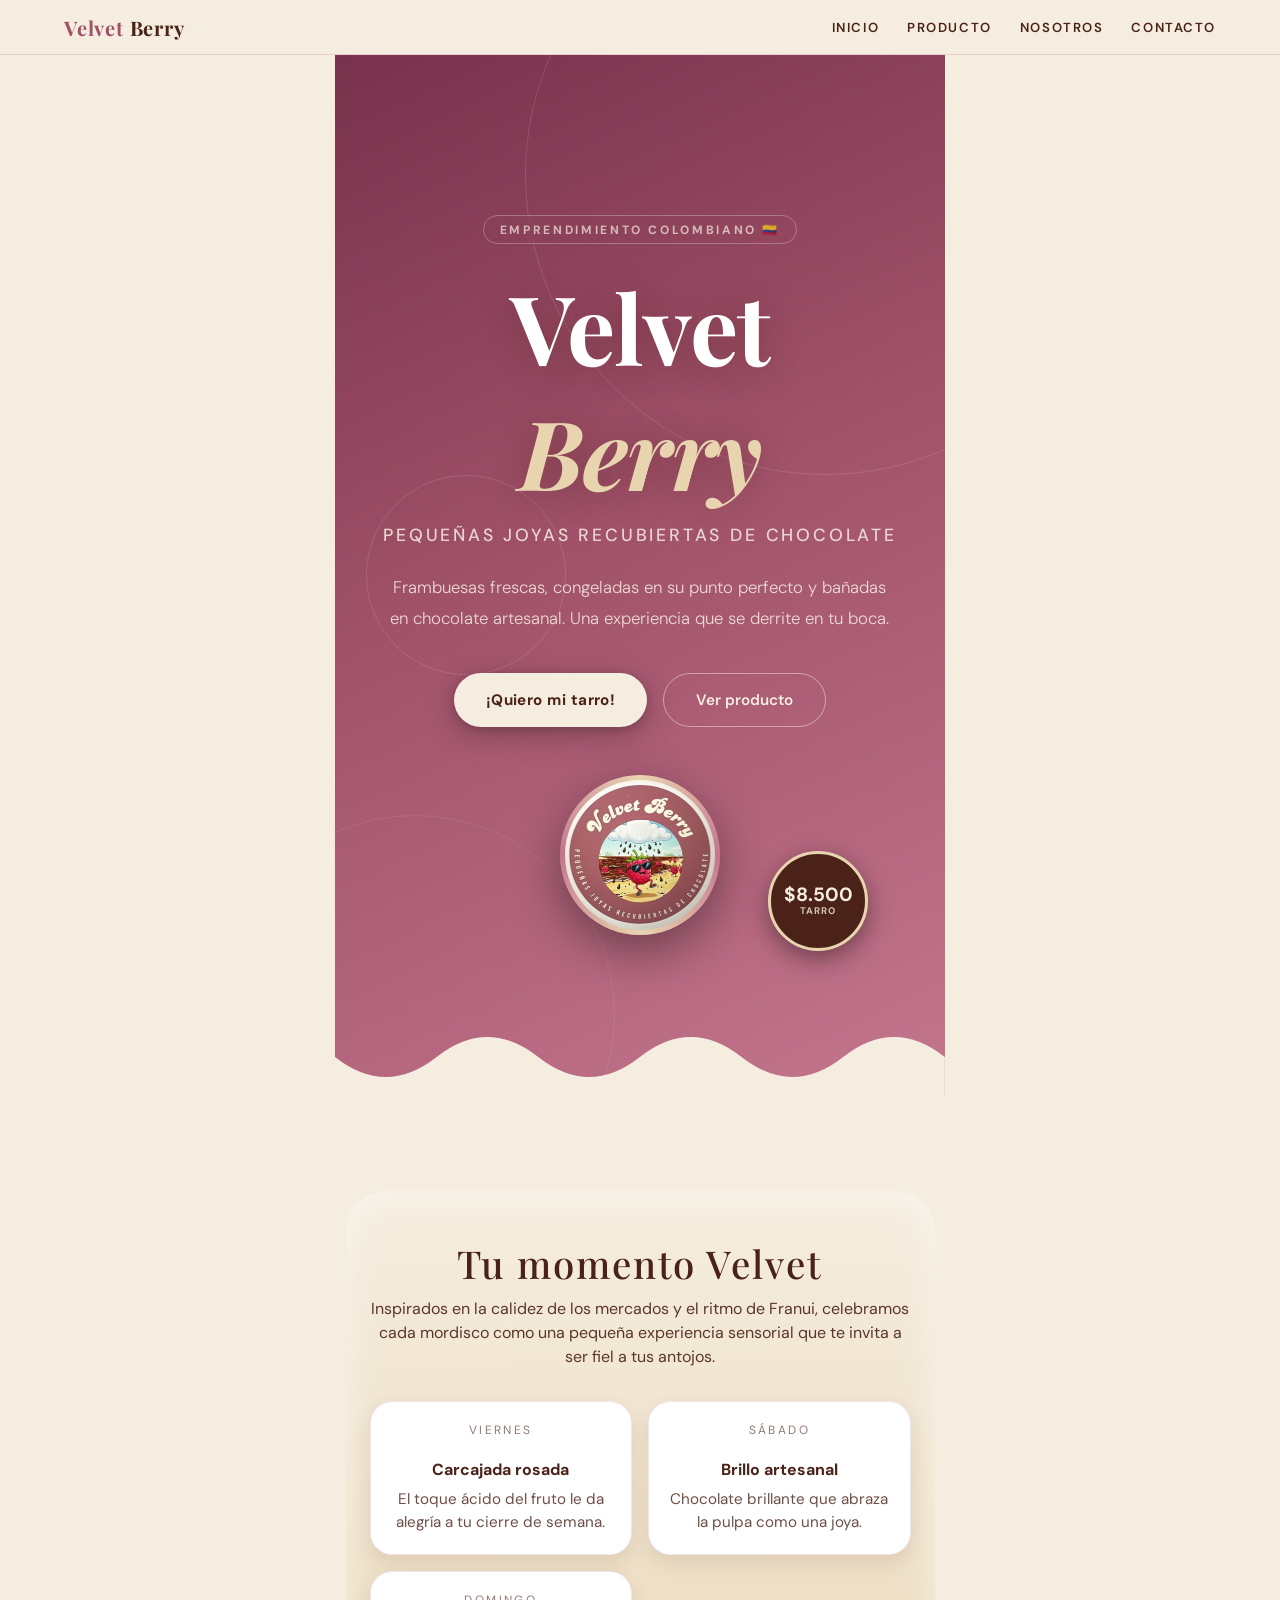
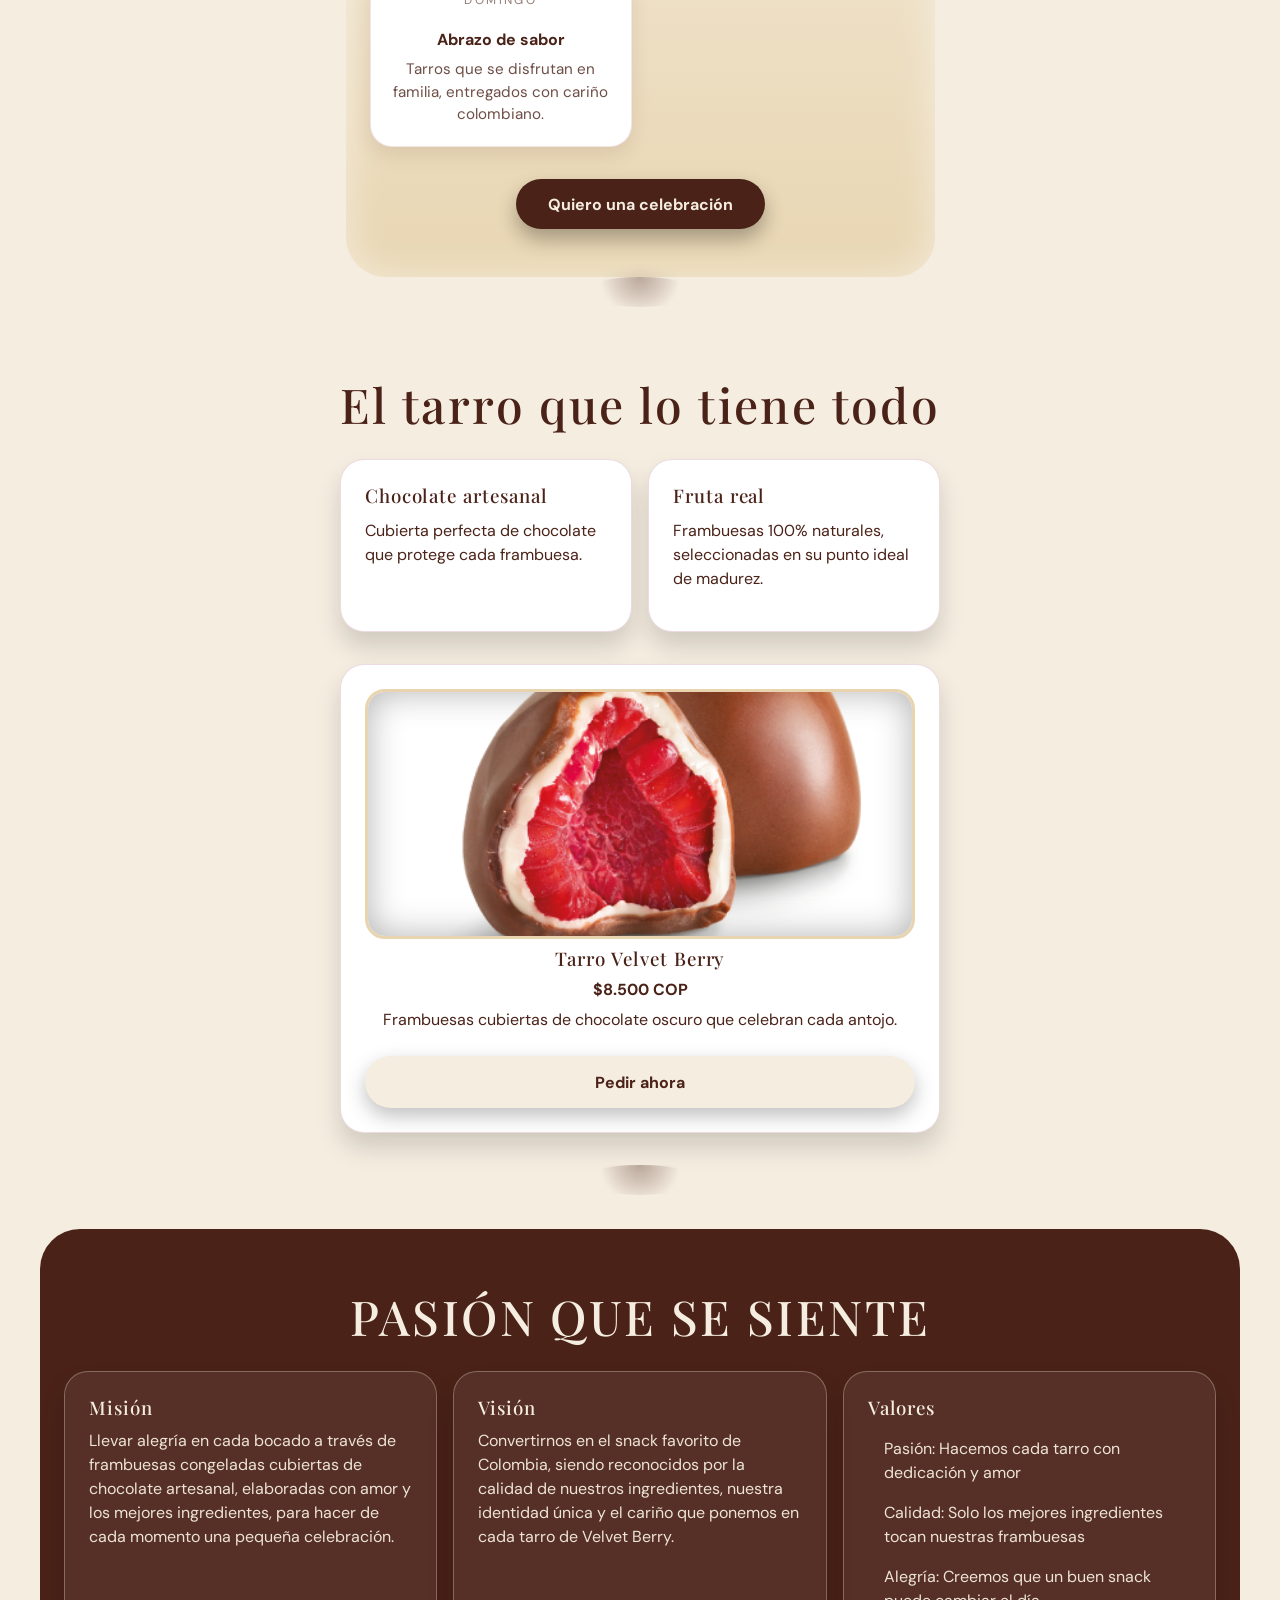
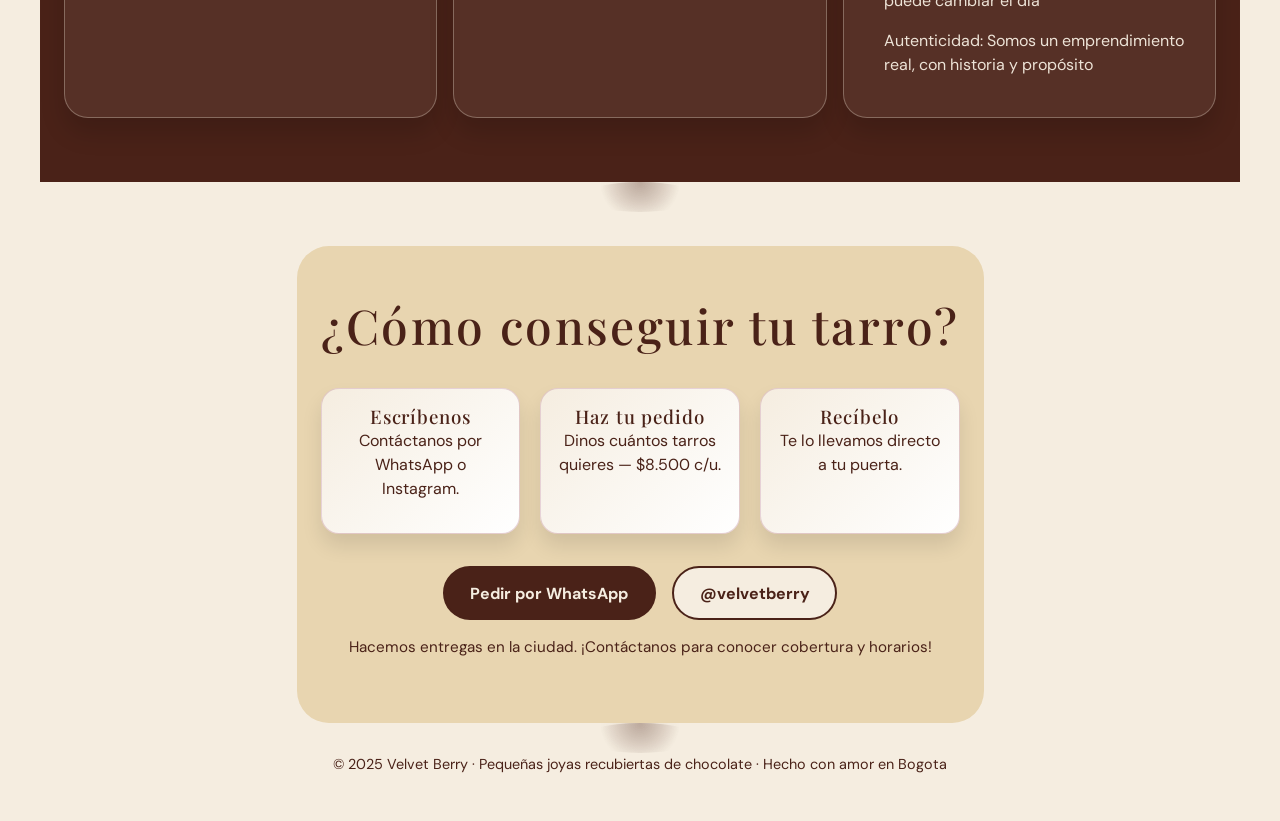
==== index.html @ 48b845bd "Primer commit Velvet Berry" ====
<!DOCTYPE html>
<html lang="es">
<head>
  <meta charset="UTF-8" />
  <meta name="viewport" content="width=device-width, initial-scale=1" />
  <title>Velvet Berry · Pequeñas joyas recubiertas de chocolate</title>
  <link rel="preconnect" href="https://fonts.googleapis.com" />
  <link rel="preconnect" href="https://fonts.gstatic.com" crossorigin />
  <link
    href="https://fonts.googleapis.com/css2?family=Playfair+Display:wght@400;500&family=DM+Sans:wght@400;500;700&display=swap"
    rel="stylesheet"
  />
  <style>
    :root {
      --primary: #a05068;
      --primary-light: #c4758e;
      --primary-dark: #77304b;
      --secondary: #f5ede0;
      --accent: #4a2218;
      --sand: #e8d5b0;
      --white: #ffffff;
    }

    * {
      box-sizing: border-box;
    }

    body {
      margin: 0;
      font-family: "DM Sans", system-ui, sans-serif;
      background: var(--secondary);
      color: var(--accent);
      scroll-behavior: smooth;
    }

    h1,
    h2,
    h3 {
      font-family: "Playfair Display", serif;
      line-height: 1.3;
      letter-spacing: 0.05em;
      font-weight: 500;
      margin: 0;
    }

    p {
      margin: 0 0 1rem;
      line-height: 1.5;
    }

    nav {
      position: sticky;
      top: 0;
      z-index: 100;
      background: rgba(245, 237, 224, 0.92);
      backdrop-filter: blur(14px);
      border-bottom: 1.5px solid rgba(160, 80, 104, 0.18);
    }

    .nav-inner {
      max-width: 1200px;
      margin: 0 auto;
      padding: 0.85rem 1.5rem;
      display: flex;
      align-items: center;
      justify-content: space-between;
      gap: 1rem;
    }

    .nav-logo {
      font-family: "Playfair Display", serif;
      font-size: 1.25rem;
      font-weight: 700;
      color: var(--primary);
      letter-spacing: 0.04em;
    }

    .nav-logo span {
      color: var(--accent);
    }

    .nav-links {
      display: flex;
      gap: 1.75rem;
    }

    .nav-links a {
      color: var(--accent);
      text-decoration: none;
      font-size: 0.82rem;
      font-weight: 600;
      letter-spacing: 0.12em;
      text-transform: uppercase;
      transition: color 0.25s;
      position: relative;
    }

    .nav-links a::after {
      content: "";
      position: absolute;
      bottom: -3px;
      left: 0;
      width: 0;
      height: 2px;
      background: var(--primary);
      transition: width 0.25s ease;
    }

    .nav-links a:hover {
      color: var(--primary);
    }

    .nav-links a:hover::after {
      width: 100%;
    }

    main {
      display: flex;
      flex-direction: column;
      gap: 4rem;
    }

    section {
      padding: 4rem 1.5rem 2rem;
      max-width: 1200px;
      margin: 0 auto;
      position: relative;
    }

    section::after {
      content: "";
      position: absolute;
      left: 50%;
      transform: translateX(-50%);
      width: 120px;
      height: 30px;
      bottom: -30px;
      background: radial-gradient(circle at 50% 0, rgba(74, 34, 24, 0.4), transparent 60%);
      border-radius: 50%;
      filter: drop-shadow(0 -5px 5px rgba(74, 34, 24, 0.4));
      opacity: 0.7;
      pointer-events: none;
      z-index: -1;
    }

    .hero {
      position: relative;
      min-height: 100vh;
      display: flex;
      align-items: center;
      justify-content: center;
      overflow: hidden;
      background: linear-gradient(155deg, var(--primary-dark) 0%, var(--primary) 45%, var(--primary-light) 100%);
    }

    .hero::before {
      content: "";
      position: absolute;
      inset: 0;
      background-image: url("data:image/svg+xml,%3Csvg viewBox='0 0 256 256' xmlns='http://www.w3.org/2000/svg'%3E%3Cfilter id='noise'%3E%3CfeTurbulence type='fractalNoise' baseFrequency='0.9' numOctaves='4' stitchTiles='stitch'/%3E%3C/filter%3E%3Crect width='100%25' height='100%25' filter='url(%23noise)' opacity='0.07'/%3E%3C/svg%3E");
      opacity: 0.35;
      pointer-events: none;
      z-index: 0;
    }

    .hero-circle {
      position: absolute;
      border-radius: 50%;
      border: 1px solid rgba(255, 255, 255, 0.12);
      pointer-events: none;
    }

    .hero-circle-1 {
      width: 600px;
      height: 600px;
      top: -180px;
      right: -180px;
    }

    .hero-circle-2 {
      width: 400px;
      height: 400px;
      bottom: -120px;
      left: -120px;
      border-color: rgba(255, 255, 255, 0.08);
    }

    .hero-circle-3 {
      width: 200px;
      height: 200px;
      top: 50%;
      left: 5%;
      transform: translateY(-50%);
    }

    .drip-top {
      position: absolute;
      bottom: -2px;
      left: 0;
      width: 100%;
      height: 80px;
      z-index: 2;
    }

    .hero-content {
      position: relative;
      z-index: 3;
      text-align: center;
      padding: 6rem 1.5rem 8rem;
      max-width: 740px;
      margin: 0 auto;
    }

    .hero-eyebrow {
      display: inline-block;
      font-size: 0.75rem;
      font-weight: 700;
      letter-spacing: 0.22em;
      text-transform: uppercase;
      color: rgba(245, 237, 224, 0.7);
      margin-bottom: 1.25rem;
      padding: 0.35rem 1rem;
      border: 1px solid rgba(245, 237, 224, 0.3);
      border-radius: 999px;
      backdrop-filter: blur(4px);
    }

    .hero-title {
      font-size: clamp(3.5rem, 8vw, 6rem);
      font-weight: 700;
      color: var(--white);
      letter-spacing: -0.01em;
      margin-bottom: 0.5rem;
      text-shadow: 0 4px 32px rgba(74, 34, 24, 0.35);
    }

    .hero-title em {
      font-style: italic;
      color: var(--sand);
    }

    .hero-tagline {
      font-size: clamp(0.9rem, 2.5vw, 1.1rem);
      font-weight: 500;
      color: rgba(245, 237, 224, 0.85);
      letter-spacing: 0.16em;
      text-transform: uppercase;
      margin-bottom: 1.5rem;
    }

    .hero-description {
      font-size: 1.05rem;
      color: rgba(245, 237, 224, 0.88);
      max-width: 500px;
      margin: 0 auto 2.5rem;
      font-weight: 300;
      line-height: 1.8;
    }

    .hero-buttons {
      display: flex;
      gap: 1rem;
      justify-content: center;
      flex-wrap: wrap;
      margin-bottom: 2rem;
    }

    .btn-primary {
      background: var(--secondary);
      color: var(--accent);
      padding: 1rem 2rem;
      border-radius: 999px;
      font-weight: 700;
      font-size: 0.95rem;
      text-decoration: none;
      display: inline-flex;
      align-items: center;
      gap: 0.5rem;
      box-shadow: 0 8px 30px rgba(0, 0, 0, 0.25), 0 2px 8px rgba(0, 0, 0, 0.15);
      transition: transform 0.3s cubic-bezier(0.34, 1.56, 0.64, 1), box-shadow 0.3s ease;
      letter-spacing: 0.03em;
    }

    .btn-primary:hover {
      transform: translateY(-4px) scale(1.02);
      box-shadow: 0 16px 40px rgba(0, 0, 0, 0.3);
    }

    .btn-ghost {
      background: transparent;
      color: var(--secondary);
      padding: 1rem 2rem;
      border-radius: 999px;
      font-weight: 600;
      font-size: 0.95rem;
      text-decoration: none;
      display: inline-flex;
      align-items: center;
      gap: 0.5rem;
      border: 1.5px solid rgba(245, 237, 224, 0.5);
      transition: all 0.3s ease;
    }

    .btn-ghost:hover {
      background: rgba(245, 237, 224, 0.12);
      border-color: rgba(245, 237, 224, 0.8);
      transform: translateY(-2px);
    }

    .hero-logo-wrap {
      margin-top: 3rem;
      display: flex;
      justify-content: center;
    }

    .logo-ring {
      width: 160px;
      height: 160px;
      border-radius: 50%;
      padding: 5px;
      background: conic-gradient(
        from 0deg,
        var(--sand),
        var(--primary-light),
        var(--sand),
        var(--primary-light),
        var(--sand)
      );
      box-shadow: 0 16px 48px rgba(0, 0, 0, 0.4);
      animation: spin-slow 12s linear infinite;
    }

    .logo-ring img {
      width: 100%;
      height: 100%;
      border-radius: 50%;
      display: block;
      object-fit: cover;
      background: var(--secondary);
      animation: spin-slow 12s linear infinite reverse;
    }

    @keyframes spin-slow {
      to {
        transform: rotate(360deg);
      }
    }

    .price-badge {
      position: absolute;
      right: clamp(1rem, 6vw, 5rem);
      bottom: clamp(5rem, 12vw, 9rem);
      background: var(--accent);
      color: var(--secondary);
      border-radius: 50%;
      width: 100px;
      height: 100px;
      display: flex;
      flex-direction: column;
      align-items: center;
      justify-content: center;
      font-weight: 700;
      box-shadow: 0 8px 24px rgba(0, 0, 0, 0.4);
      z-index: 4;
      border: 3px solid var(--sand);
      animation: float 3s ease-in-out infinite;
    }

    @keyframes float {
      0%,
      100% {
        transform: translateY(0);
      }
      50% {
        transform: translateY(-8px);
      }
    }

    .price-badge .amount {
      font-size: 1.2rem;
      line-height: 1;
    }

    .price-badge .label {
      font-size: 0.6rem;
      letter-spacing: 0.1em;
      text-transform: uppercase;
      opacity: 0.8;
    }

    .cta {
      background: var(--secondary);
      color: var(--accent);
      padding: 0.95rem 1.6rem;
      border-radius: 999px;
      font-weight: 700;
      font-size: 1rem;
      cursor: pointer;
      transition: transform 0.3s ease, box-shadow 0.3s ease;
      box-shadow: 0 8px 20px rgba(0, 0, 0, 0.25);
      display: inline-flex;
      align-items: center;
      justify-content: center;
      text-decoration: none;
    }

    .cta:hover {
      transform: translateY(-3px);
      box-shadow: 0 12px 20px rgba(0, 0, 0, 0.35);
    }

    .logo-image {
      width: 150px;
      height: 150px;
      border-radius: 50%;
      border: 4px solid rgba(255, 255, 255, 0.6);
      margin: 2rem auto 0;
      display: block;
      object-fit: cover;
      background: var(--secondary);
      box-shadow: 0 12px 25px rgba(0, 0, 0, 0.35);
    }

    .section-title {
      font-size: clamp(2rem, 4vw, 3rem);
      margin-bottom: 1.5rem;
      text-align: center;
    }

    #producto {
      background: var(--secondary);
      border-radius: 40px;
      padding-top: 2rem;
    }

    .features-grid {
      display: grid;
      grid-template-columns: repeat(auto-fit, minmax(220px, 1fr));
      gap: 1rem;
      margin-bottom: 2rem;
    }

    .feature-card,
    .product-card,
    .mission-card {
      background: var(--white);
      border-radius: 24px;
      padding: 1.5rem;
      box-shadow: 0 15px 25px rgba(0, 0, 0, 0.15);
      border: 1px solid rgba(160, 80, 104, 0.2);
      position: relative;
      transition: transform 0.4s ease;
    }

    .feature-card::after,
    .product-card::after,
    .mission-card::after {
      content: "";
      position: absolute;
      inset: 0;
      background: radial-gradient(circle at top, rgba(160, 80, 104, 0.08), transparent 55%);
      opacity: 0;
      transition: opacity 0.3s ease;
    }

    .feature-card:hover,
    .product-card:hover,
    .mission-card:hover {
      transform: translateY(-6px);
    }

    .feature-card:hover::after,
    .product-card:hover::after,
    .mission-card:hover::after {
      opacity: 1;
    }

    .feature-card span {
      font-size: 2rem;
      display: block;
      margin-bottom: 0.5rem;
    }

    .feature-card h3 {
      margin-bottom: 0.65rem;
    }

    .product-card {
      display: flex;
      flex-direction: column;
      gap: 0.5rem;
      text-align: center;
    }

    .product-image {
      width: 100%;
      height: 250px;
      border-radius: 20px;
      overflow: hidden;
      border: 3px solid var(--sand);
      box-shadow: inset 0 0 35px rgba(0, 0, 0, 0.3);
      background: var(--white);
    }

    .product-image img {
      width: 100%;
      height: 100%;
      object-fit: cover;
      display: block;
    }

    .mission-section {
      background: var(--accent);
      padding-top: 3.5rem;
      padding-bottom: 4rem;
      color: var(--secondary);
      border-radius: 40px 40px 0 0;
    }

    .mission-grid {
      display: grid;
      grid-template-columns: repeat(auto-fit, minmax(240px, 1fr));
      gap: 1rem;
      margin-top: 1rem;
    }

    .mission-card {
      background: rgba(245, 237, 224, 0.07);
      border: 1px solid rgba(245, 237, 224, 0.3);
    }

    .mission-card h3 {
      color: var(--secondary);
      margin-bottom: 0.5rem;
    }

    .mission-card p,
    .mission-card li {
      color: rgba(245, 237, 224, 0.95);
    }

    .mission-card ul {
      padding-left: 1rem;
    }

    .contact-section {
      background: var(--sand);
      border-radius: 32px;
      padding: 3rem 1.5rem;
      text-align: center;
    }

    .contact-title {
      margin-bottom: 2rem;
      color: var(--accent);
    }

    .steps {
      display: grid;
      grid-template-columns: repeat(auto-fit, minmax(180px, 1fr));
      gap: 1.25rem;
      margin-bottom: 2rem;
    }

    .step-card {
      background: linear-gradient(135deg, var(--secondary), var(--white));
      border-radius: 18px;
      padding: 1rem;
      border: 1px solid rgba(160, 80, 104, 0.25);
      box-shadow: 0 12px 20px rgba(0, 0, 0, 0.1);
    }

    .step-number {
      font-size: 1.8rem;
      margin-bottom: 0.5rem;
    }

    .contact-buttons {
      display: flex;
      flex-wrap: wrap;
      justify-content: center;
      gap: 1rem;
      margin-bottom: 1rem;
    }

    .contact-buttons a {
      text-decoration: none;
      padding: 0.9rem 1.6rem;
      border-radius: 999px;
      font-weight: 700;
      display: inline-flex;
      align-items: center;
      gap: 0.5rem;
      transition: transform 0.3s ease;
    }

    .contact-buttons a.whatsapp {
      background: var(--accent);
      color: var(--secondary);
      border: 2px solid var(--accent);
    }

    .contact-buttons a.instagram {
      background: var(--secondary);
      color: var(--accent);
      border: 2px solid var(--accent);
    }

    .contact-buttons a:hover {
      transform: translateY(-3px);
    }

    .reference-section {
      background: linear-gradient(180deg, rgba(245, 237, 224, 0.8), rgba(232, 213, 176, 0.95));
      border-radius: 40px;
      padding: 3rem 1.5rem;
      box-shadow: inset 0 0 40px rgba(255, 255, 255, 0.5);
      margin-top: 2rem;
    }

    .reference-section h3 {
      text-align: center;
      font-size: clamp(1.8rem, 3vw, 2.4rem);
      margin-bottom: 0.5rem;
    }

    .reference-section p {
      text-align: center;
      max-width: 540px;
      margin: 0 auto 2rem;
      color: rgba(74, 34, 24, 0.9);
    }

    .reference-grid {
      display: grid;
      grid-template-columns: repeat(auto-fit, minmax(170px, 1fr));
      gap: 1rem;
    }

    .reference-card {
      background: var(--white);
      border-radius: 22px;
      padding: 1.25rem;
      border: 1px solid rgba(160, 80, 104, 0.15);
      text-align: center;
      box-shadow: 0 8px 20px rgba(74, 34, 24, 0.1);
      transition: transform 0.3s ease;
    }

    .reference-card:hover {
      transform: translateY(-6px);
    }

    .reference-card h4 {
      margin-bottom: 0.5rem;
      color: var(--accent);
    }

    .reference-card span {
      font-size: 0.75rem;
      letter-spacing: 0.2em;
      text-transform: uppercase;
      color: rgba(74, 34, 24, 0.6);
      display: block;
      margin-bottom: 0.35rem;
    }

    .reference-card p {
      color: rgba(74, 34, 24, 0.8);
      font-size: 0.95rem;
      margin: 0;
    }

    .reference-cta {
      margin-top: 2rem;
      display: flex;
      justify-content: center;
    }

    .reference-cta a {
      background: var(--accent);
      color: var(--secondary);
      padding: 0.9rem 2rem;
      border-radius: 999px;
      text-decoration: none;
      font-weight: 700;
      transition: transform 0.3s ease;
      box-shadow: 0 10px 20px rgba(0, 0, 0, 0.3);
    }

    .reference-cta a:hover {
      transform: translateY(-3px);
    }

    .contact-note {
      font-size: 0.95rem;
      color: var(--accent);
    }

    footer {
      text-align: center;
      padding: 2rem 1rem 3rem;
      font-size: 0.9rem;
      color: var(--accent);
    }

    .fade-in {
      opacity: 0;
      transform: translateY(30px);
      transition: opacity 0.8s ease, transform 0.8s ease;
    }

    .fade-in.in-view {
      opacity: 1;
      transform: translateY(0);
    }

    @media (max-width: 768px) {
      .nav-inner {
        flex-direction: column;
        text-align: center;
      }

      section::after {
        display: none;
      }
    }
  </style>
</head>
<body>
  <nav>
    <div class="nav-inner">
      <div class="nav-logo">Velvet <span>Berry</span></div>
      <div class="nav-links">
        <a href="#hero">Inicio</a>
        <a href="#producto">Producto</a>
        <a href="#mision">Nosotros</a>
        <a href="#contacto">Contacto</a>
      </div>
    </div>
  </nav>

  <main>
    <section class="hero" id="hero">
      <div class="hero-circle hero-circle-1"></div>
      <div class="hero-circle hero-circle-2"></div>
      <div class="hero-circle hero-circle-3"></div>
      <div class="hero-content">
        <span class="hero-eyebrow">Emprendimiento colombiano 🇨🇴</span>
        <h1 class="hero-title">
          Velvet<br />
          <em>Berry</em>
        </h1>
        <p class="hero-tagline">Pequeñas joyas recubiertas de chocolate</p>
        <p class="hero-description">
          Frambuesas frescas, congeladas en su punto perfecto y bañadas en chocolate artesanal. Una
          experiencia que se derrite en tu boca.
        </p>
        <div class="hero-buttons">
          <a class="btn-primary" href="#contacto">¡Quiero mi tarro! </a>
          <a class="btn-ghost" href="#producto">Ver producto</a>
        </div>
        <div class="hero-logo-wrap">
          <div class="logo-ring">
            <img src="Logo velvet berry.jpeg" alt="Logo Velvet Berry" />
          </div>
        </div>
      </div>
      <div class="price-badge">
        <span class="amount">$8.500</span>
        <span class="label"> tarro</span>
      </div>
      <svg
        class="drip-top"
        viewBox="0 0 1440 80"
        preserveAspectRatio="none"
        fill="var(--secondary)"
        xmlns="http://www.w3.org/2000/svg"
      >
        <path
          d="M0,40 Q120,80 240,40 Q360,0 480,40 Q600,80 720,40 Q840,0 960,40 Q1080,80 1200,40 Q1320,0 1440,40 L1440,80 L0,80 Z"
        />
        <ellipse cx="180" cy="75" rx="8" ry="18" />
        <ellipse cx="420" cy="72" rx="6" ry="14" />
        <ellipse cx="680" cy="76" rx="9" ry="20" />
        <ellipse cx="930" cy="73" rx="7" ry="16" />
        <ellipse cx="1200" cy="75" rx="8" ry="18" />
      </svg>
    </section>

    <section class="reference-section fade-in" data-animate>
      <h3>Tu momento Velvet</h3>
      <p>
        Inspirados en la calidez de los mercados y el ritmo de Franui, celebramos cada mordisco como
        una pequeña experiencia sensorial que te invita a ser fiel a tus antojos.
      </p>
      <div class="reference-grid">
        <article class="reference-card">
          <span>Viernes</span>
          <h4>Carcajada rosada</h4>
          <p>El toque ácido del fruto le da alegría a tu cierre de semana.</p>
        </article>
        <article class="reference-card">
          <span>Sábado</span>
          <h4>Brillo artesanal</h4>
          <p>Chocolate brillante que abraza la pulpa como una joya.</p>
        </article>
        <article class="reference-card">
          <span>Domingo</span>
          <h4>Abrazo de sabor</h4>
          <p>Tarros que se disfrutan en familia, entregados con cariño colombiano.</p>
        </article>
      </div>
      <div class="reference-cta">
        <a href="#contacto">Quiero una celebración</a>
      </div>
    </section>

    <section id="producto">
      <h2 class="section-title fade-in" data-animate>El tarro que lo tiene todo</h2>
      <div class="features-grid fade-in" data-animate>
        <article class="feature-card">
          <h3>Chocolate artesanal</h3>
          <p>Cubierta perfecta de chocolate que protege cada frambuesa.</p>
        </article>
        <article class="feature-card">
          <h3>Fruta real</h3>
          <p>Frambuesas 100% naturales, seleccionadas en su punto ideal de madurez.</p>
        </article>
      </div>
      <article class="product-card fade-in" data-animate>
        <div class="product-image">
          <img src="franuis-portada.png" alt="Frambuesa congelada cubierta en chocolate" />
        </div>
        <h3>Tarro Velvet Berry</h3>
        <strong>$8.500 COP</strong>
        <p>Frambuesas cubiertas de chocolate oscuro que celebran cada antojo.</p>
        <a class="cta" href="#contacto">Pedir ahora</a>
      </article>
    </section>

    <section class="mission-section" id="mision">
      <h2 class="section-title fade-in" data-animate>PASIÓN QUE SE SIENTE</h2>
      <div class="mission-grid fade-in" data-animate>
        <article class="mission-card">
          <h3>Misión</h3>
          <p>
            Llevar alegría en cada bocado a través de frambuesas congeladas cubiertas de chocolate
            artesanal, elaboradas con amor y los mejores ingredientes, para hacer de cada momento una
            pequeña celebración.
          </p>
        </article>
        <article class="mission-card">
          <h3>Visión</h3>
          <p>
            Convertirnos en el snack favorito de Colombia, siendo reconocidos por la calidad de nuestros
            ingredientes, nuestra identidad única y el cariño que ponemos en cada tarro de Velvet Berry.
          </p>
        </article>
        <article class="mission-card">
          <h3>Valores</h3>
          <ul>
            <p>Pasión:  Hacemos cada tarro con dedicación y amor</p>
            <p>Calidad:  Solo los mejores ingredientes tocan nuestras frambuesas</p>
            <p>Alegría:  Creemos que un buen snack puede cambiar el día</p>
            <p>Autenticidad:  Somos un emprendimiento real, con historia y propósito</p>
          </ul>
        </article>
      </div>
    </section>

    <section class="contact-section" id="contacto">
      <h2 class="section-title contact-title fade-in" data-animate>¿Cómo conseguir tu tarro?</h2>
      <div class="steps fade-in" data-animate>
        <article class="step-card">
          <h3>Escríbenos</h3>
          <p>Contáctanos por WhatsApp o Instagram.</p>
        </article>
        <article class="step-card">
          <h3>Haz tu pedido</h3>
          <p>Dinos cuántos tarros quieres — $8.500 c/u.</p>
        </article>
        <article class="step-card">
          <h3>Recíbelo</h3>
          <p>Te lo llevamos directo a tu puerta.</p>
        </article>
      </div>
      <div class="contact-buttons fade-in" data-animate>
      <a class="whatsapp" href="https://wa.me/573118445151?text=Hola%2C%20quiero%20pedir%20un%20tarro%20Velvet%20Berry" target="_blank"
>       Pedir por WhatsApp
      </a>
        <a class="instagram" href="https://instagram.com/velvetberry" target="_blank" rel="noreferrer">
          @velvetberry
        </a>
      </div>
      <p style="font-size:1.15rem; font-weight:600;"></p>
      <p class="contact-note">
        Hacemos entregas en la ciudad. ¡Contáctanos para conocer cobertura y horarios!
      </p>
    </section>
  </main>

  <footer>
    © 2025 Velvet Berry · Pequeñas joyas recubiertas de chocolate · Hecho con amor en Bogota
  </footer>

  <script>
    document.querySelectorAll("a[href^='#']").forEach((anchor) => {
  anchor.addEventListener("click", function (event) {
    const href = this.getAttribute("href");

    // SOLO aplicar a anclas internas reales
    if (href.startsWith("#")) {
      event.preventDefault();
      const target = document.querySelector(href);
      if (target) {
        target.scrollIntoView({ behavior: "smooth" });
      }
    }
  });
  });
    const observer = new IntersectionObserver(
      (entries) => {
        entries.forEach((entry) => {
          if (entry.isIntersecting) {
            entry.target.classList.add("in-view");
          }
        });
      },
      { threshold: 0.25 }
    );

    document.querySelectorAll("[data-animate]").forEach((el) => observer.observe(el));
  </script>
</body>
</html>
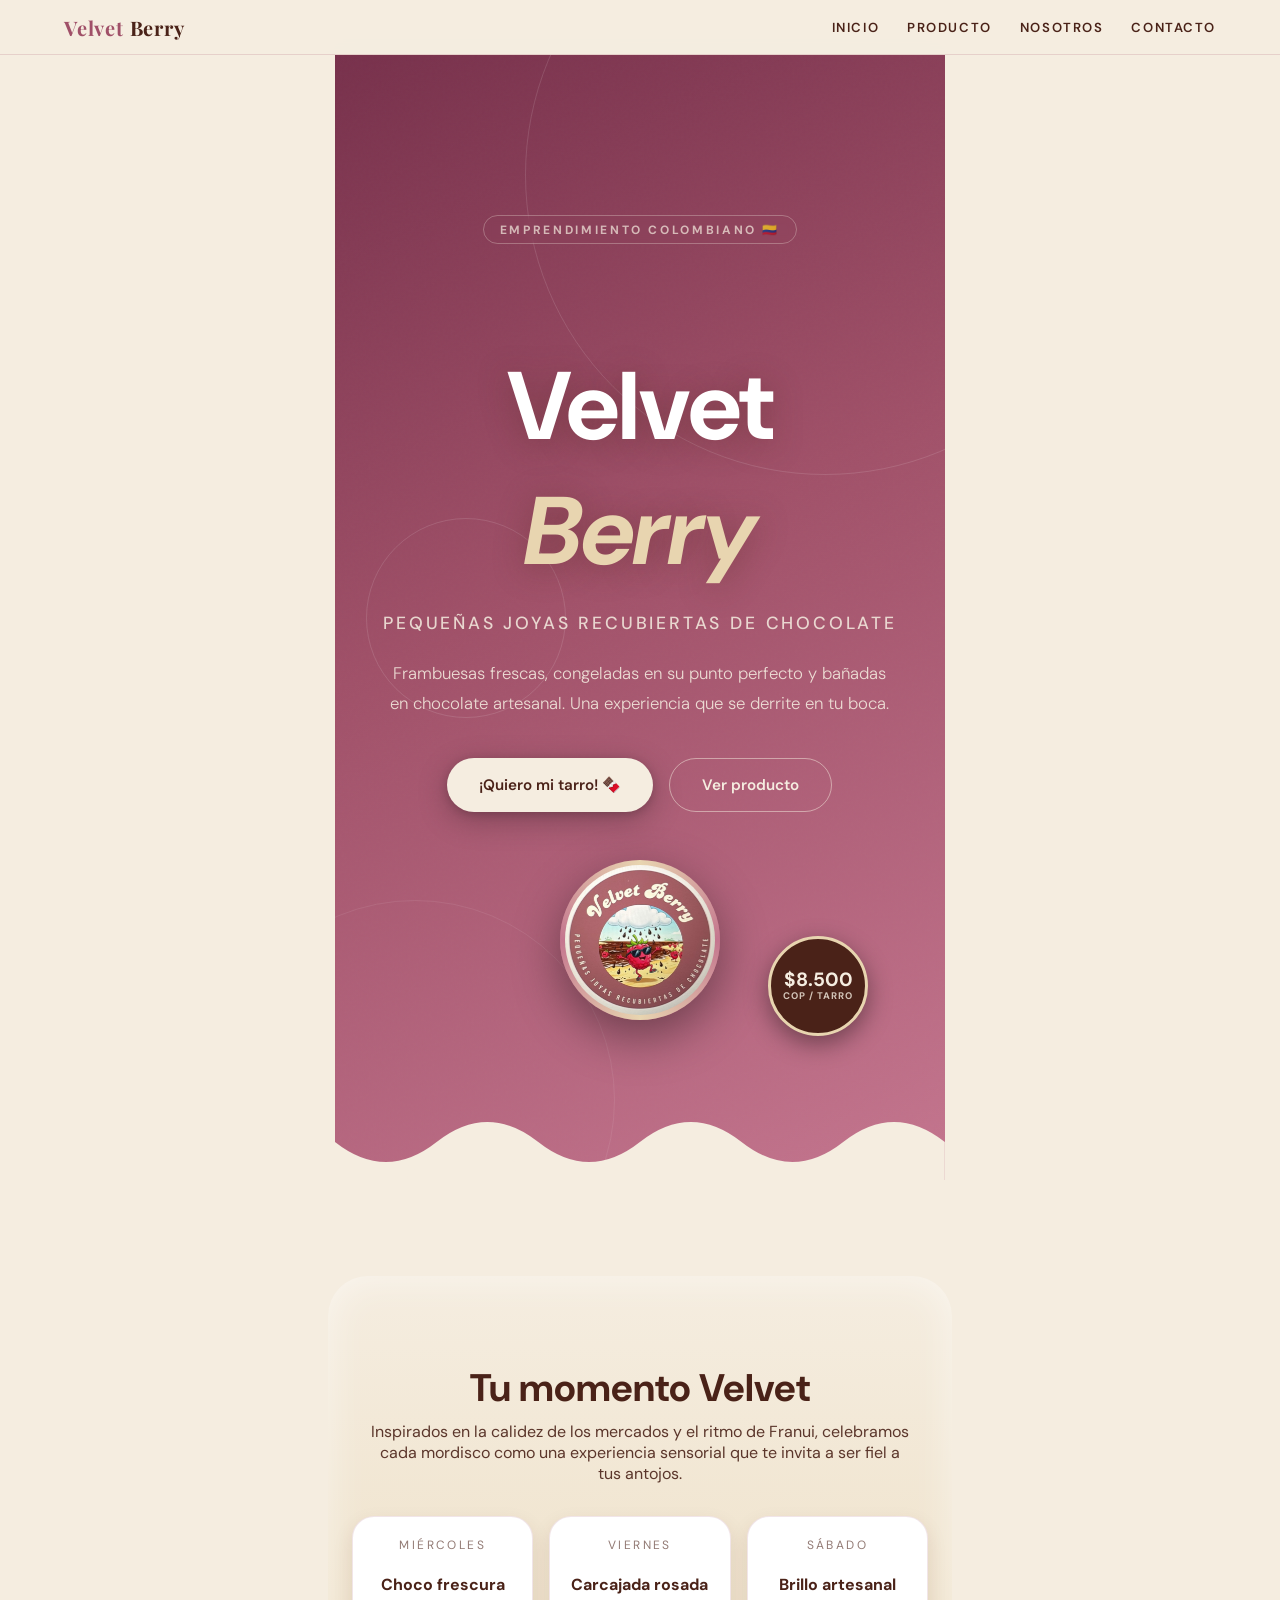
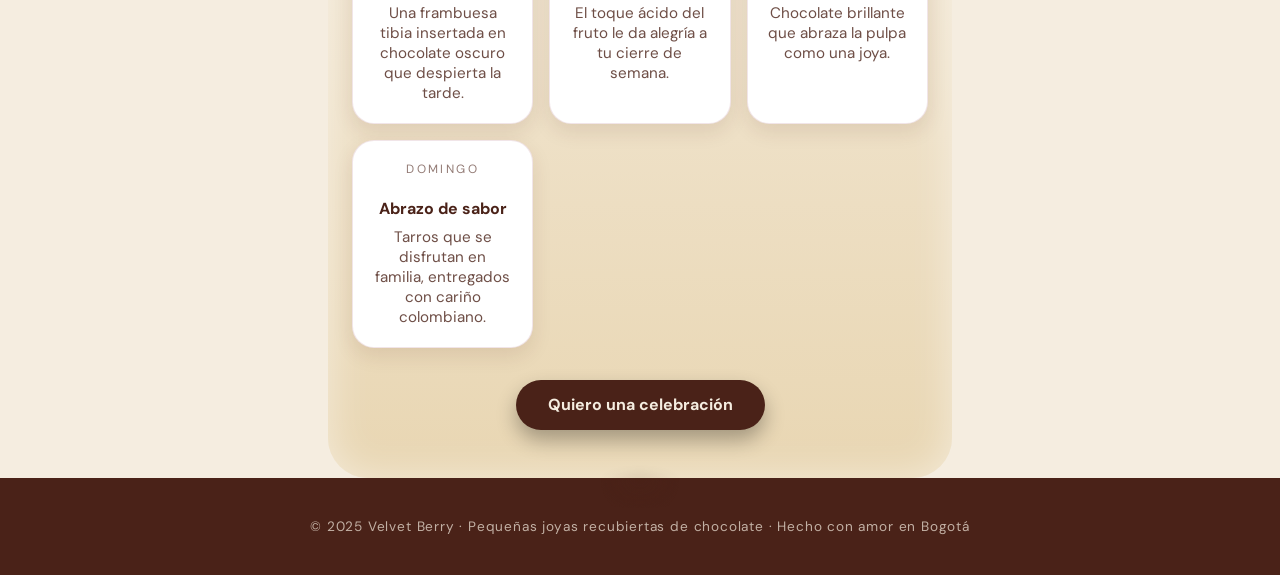
==== commit 3b7d8370: "Actulizacion de archivos para mejorar la estructura de el proyecto" ====
--- a/index.html
+++ b/index.html
@@ -1,936 +1,110 @@
 <!DOCTYPE html>
 <html lang="es">
-<head>
-  <meta charset="UTF-8" />
-  <meta name="viewport" content="width=device-width, initial-scale=1" />
-  <title>Velvet Berry · Pequeñas joyas recubiertas de chocolate</title>
-  <link rel="preconnect" href="https://fonts.googleapis.com" />
-  <link rel="preconnect" href="https://fonts.gstatic.com" crossorigin />
-  <link
-    href="https://fonts.googleapis.com/css2?family=Playfair+Display:wght@400;500&family=DM+Sans:wght@400;500;700&display=swap"
-    rel="stylesheet"
-  />
-  <style>
-    :root {
-      --primary: #a05068;
-      --primary-light: #c4758e;
-      --primary-dark: #77304b;
-      --secondary: #f5ede0;
-      --accent: #4a2218;
-      --sand: #e8d5b0;
-      --white: #ffffff;
-    }
+  <head>
+    <meta charset="UTF-8" />
+    <meta name="viewport" content="width=device-width, initial-scale=1" />
+    <title>Velvet Berry · Pequeñas joyas recubiertas de chocolate</title>
+    <link rel="stylesheet" href="styles.css" />
+  </head>
+  <body>
+    <nav>
+      <div class="nav-inner">
+        <div class="nav-logo">Velvet <span>Berry</span></div>
+        <div class="nav-links">
+          <a href="index.html">Inicio</a>
+          <a href="producto.html">Producto</a>
+          <a href="mision.html">Nosotros</a>
+          <a href="contacto.html">Contacto</a>
+        </div>
+      </div>
+    </nav>
 
-    * {
-      box-sizing: border-box;
-    }
-
-    body {
-      margin: 0;
-      font-family: "DM Sans", system-ui, sans-serif;
-      background: var(--secondary);
-      color: var(--accent);
-      scroll-behavior: smooth;
-    }
-
-    h1,
-    h2,
-    h3 {
-      font-family: "Playfair Display", serif;
-      line-height: 1.3;
-      letter-spacing: 0.05em;
-      font-weight: 500;
-      margin: 0;
-    }
-
-    p {
-      margin: 0 0 1rem;
-      line-height: 1.5;
-    }
-
-    nav {
-      position: sticky;
-      top: 0;
-      z-index: 100;
-      background: rgba(245, 237, 224, 0.92);
-      backdrop-filter: blur(14px);
-      border-bottom: 1.5px solid rgba(160, 80, 104, 0.18);
-    }
-
-    .nav-inner {
-      max-width: 1200px;
-      margin: 0 auto;
-      padding: 0.85rem 1.5rem;
-      display: flex;
-      align-items: center;
-      justify-content: space-between;
-      gap: 1rem;
-    }
-
-    .nav-logo {
-      font-family: "Playfair Display", serif;
-      font-size: 1.25rem;
-      font-weight: 700;
-      color: var(--primary);
-      letter-spacing: 0.04em;
-    }
-
-    .nav-logo span {
-      color: var(--accent);
-    }
-
-    .nav-links {
-      display: flex;
-      gap: 1.75rem;
-    }
-
-    .nav-links a {
-      color: var(--accent);
-      text-decoration: none;
-      font-size: 0.82rem;
-      font-weight: 600;
-      letter-spacing: 0.12em;
-      text-transform: uppercase;
-      transition: color 0.25s;
-      position: relative;
-    }
-
-    .nav-links a::after {
-      content: "";
-      position: absolute;
-      bottom: -3px;
-      left: 0;
-      width: 0;
-      height: 2px;
-      background: var(--primary);
-      transition: width 0.25s ease;
-    }
-
-    .nav-links a:hover {
-      color: var(--primary);
-    }
-
-    .nav-links a:hover::after {
-      width: 100%;
-    }
-
-    main {
-      display: flex;
-      flex-direction: column;
-      gap: 4rem;
-    }
-
-    section {
-      padding: 4rem 1.5rem 2rem;
-      max-width: 1200px;
-      margin: 0 auto;
-      position: relative;
-    }
-
-    section::after {
-      content: "";
-      position: absolute;
-      left: 50%;
-      transform: translateX(-50%);
-      width: 120px;
-      height: 30px;
-      bottom: -30px;
-      background: radial-gradient(circle at 50% 0, rgba(74, 34, 24, 0.4), transparent 60%);
-      border-radius: 50%;
-      filter: drop-shadow(0 -5px 5px rgba(74, 34, 24, 0.4));
-      opacity: 0.7;
-      pointer-events: none;
-      z-index: -1;
-    }
-
-    .hero {
-      position: relative;
-      min-height: 100vh;
-      display: flex;
-      align-items: center;
-      justify-content: center;
-      overflow: hidden;
-      background: linear-gradient(155deg, var(--primary-dark) 0%, var(--primary) 45%, var(--primary-light) 100%);
-    }
-
-    .hero::before {
-      content: "";
-      position: absolute;
-      inset: 0;
-      background-image: url("data:image/svg+xml,%3Csvg viewBox='0 0 256 256' xmlns='http://www.w3.org/2000/svg'%3E%3Cfilter id='noise'%3E%3CfeTurbulence type='fractalNoise' baseFrequency='0.9' numOctaves='4' stitchTiles='stitch'/%3E%3C/filter%3E%3Crect width='100%25' height='100%25' filter='url(%23noise)' opacity='0.07'/%3E%3C/svg%3E");
-      opacity: 0.35;
-      pointer-events: none;
-      z-index: 0;
-    }
-
-    .hero-circle {
-      position: absolute;
-      border-radius: 50%;
-      border: 1px solid rgba(255, 255, 255, 0.12);
-      pointer-events: none;
-    }
-
-    .hero-circle-1 {
-      width: 600px;
-      height: 600px;
-      top: -180px;
-      right: -180px;
-    }
-
-    .hero-circle-2 {
-      width: 400px;
-      height: 400px;
-      bottom: -120px;
-      left: -120px;
-      border-color: rgba(255, 255, 255, 0.08);
-    }
-
-    .hero-circle-3 {
-      width: 200px;
-      height: 200px;
-      top: 50%;
-      left: 5%;
-      transform: translateY(-50%);
-    }
-
-    .drip-top {
-      position: absolute;
-      bottom: -2px;
-      left: 0;
-      width: 100%;
-      height: 80px;
-      z-index: 2;
-    }
-
-    .hero-content {
-      position: relative;
-      z-index: 3;
-      text-align: center;
-      padding: 6rem 1.5rem 8rem;
-      max-width: 740px;
-      margin: 0 auto;
-    }
-
-    .hero-eyebrow {
-      display: inline-block;
-      font-size: 0.75rem;
-      font-weight: 700;
-      letter-spacing: 0.22em;
-      text-transform: uppercase;
-      color: rgba(245, 237, 224, 0.7);
-      margin-bottom: 1.25rem;
-      padding: 0.35rem 1rem;
-      border: 1px solid rgba(245, 237, 224, 0.3);
-      border-radius: 999px;
-      backdrop-filter: blur(4px);
-    }
-
-    .hero-title {
-      font-size: clamp(3.5rem, 8vw, 6rem);
-      font-weight: 700;
-      color: var(--white);
-      letter-spacing: -0.01em;
-      margin-bottom: 0.5rem;
-      text-shadow: 0 4px 32px rgba(74, 34, 24, 0.35);
-    }
-
-    .hero-title em {
-      font-style: italic;
-      color: var(--sand);
-    }
-
-    .hero-tagline {
-      font-size: clamp(0.9rem, 2.5vw, 1.1rem);
-      font-weight: 500;
-      color: rgba(245, 237, 224, 0.85);
-      letter-spacing: 0.16em;
-      text-transform: uppercase;
-      margin-bottom: 1.5rem;
-    }
-
-    .hero-description {
-      font-size: 1.05rem;
-      color: rgba(245, 237, 224, 0.88);
-      max-width: 500px;
-      margin: 0 auto 2.5rem;
-      font-weight: 300;
-      line-height: 1.8;
-    }
-
-    .hero-buttons {
-      display: flex;
-      gap: 1rem;
-      justify-content: center;
-      flex-wrap: wrap;
-      margin-bottom: 2rem;
-    }
-
-    .btn-primary {
-      background: var(--secondary);
-      color: var(--accent);
-      padding: 1rem 2rem;
-      border-radius: 999px;
-      font-weight: 700;
-      font-size: 0.95rem;
-      text-decoration: none;
-      display: inline-flex;
-      align-items: center;
-      gap: 0.5rem;
-      box-shadow: 0 8px 30px rgba(0, 0, 0, 0.25), 0 2px 8px rgba(0, 0, 0, 0.15);
-      transition: transform 0.3s cubic-bezier(0.34, 1.56, 0.64, 1), box-shadow 0.3s ease;
-      letter-spacing: 0.03em;
-    }
-
-    .btn-primary:hover {
-      transform: translateY(-4px) scale(1.02);
-      box-shadow: 0 16px 40px rgba(0, 0, 0, 0.3);
-    }
-
-    .btn-ghost {
-      background: transparent;
-      color: var(--secondary);
-      padding: 1rem 2rem;
-      border-radius: 999px;
-      font-weight: 600;
-      font-size: 0.95rem;
-      text-decoration: none;
-      display: inline-flex;
-      align-items: center;
-      gap: 0.5rem;
-      border: 1.5px solid rgba(245, 237, 224, 0.5);
-      transition: all 0.3s ease;
-    }
-
-    .btn-ghost:hover {
-      background: rgba(245, 237, 224, 0.12);
-      border-color: rgba(245, 237, 224, 0.8);
-      transform: translateY(-2px);
-    }
-
-    .hero-logo-wrap {
-      margin-top: 3rem;
-      display: flex;
-      justify-content: center;
-    }
-
-    .logo-ring {
-      width: 160px;
-      height: 160px;
-      border-radius: 50%;
-      padding: 5px;
-      background: conic-gradient(
-        from 0deg,
-        var(--sand),
-        var(--primary-light),
-        var(--sand),
-        var(--primary-light),
-        var(--sand)
-      );
-      box-shadow: 0 16px 48px rgba(0, 0, 0, 0.4);
-      animation: spin-slow 12s linear infinite;
-    }
-
-    .logo-ring img {
-      width: 100%;
-      height: 100%;
-      border-radius: 50%;
-      display: block;
-      object-fit: cover;
-      background: var(--secondary);
-      animation: spin-slow 12s linear infinite reverse;
-    }
-
-    @keyframes spin-slow {
-      to {
-        transform: rotate(360deg);
-      }
-    }
-
-    .price-badge {
-      position: absolute;
-      right: clamp(1rem, 6vw, 5rem);
-      bottom: clamp(5rem, 12vw, 9rem);
-      background: var(--accent);
-      color: var(--secondary);
-      border-radius: 50%;
-      width: 100px;
-      height: 100px;
-      display: flex;
-      flex-direction: column;
-      align-items: center;
-      justify-content: center;
-      font-weight: 700;
-      box-shadow: 0 8px 24px rgba(0, 0, 0, 0.4);
-      z-index: 4;
-      border: 3px solid var(--sand);
-      animation: float 3s ease-in-out infinite;
-    }
-
-    @keyframes float {
-      0%,
-      100% {
-        transform: translateY(0);
-      }
-      50% {
-        transform: translateY(-8px);
-      }
-    }
-
-    .price-badge .amount {
-      font-size: 1.2rem;
-      line-height: 1;
-    }
-
-    .price-badge .label {
-      font-size: 0.6rem;
-      letter-spacing: 0.1em;
-      text-transform: uppercase;
-      opacity: 0.8;
-    }
-
-    .cta {
-      background: var(--secondary);
-      color: var(--accent);
-      padding: 0.95rem 1.6rem;
-      border-radius: 999px;
-      font-weight: 700;
-      font-size: 1rem;
-      cursor: pointer;
-      transition: transform 0.3s ease, box-shadow 0.3s ease;
-      box-shadow: 0 8px 20px rgba(0, 0, 0, 0.25);
-      display: inline-flex;
-      align-items: center;
-      justify-content: center;
-      text-decoration: none;
-    }
-
-    .cta:hover {
-      transform: translateY(-3px);
-      box-shadow: 0 12px 20px rgba(0, 0, 0, 0.35);
-    }
-
-    .logo-image {
-      width: 150px;
-      height: 150px;
-      border-radius: 50%;
-      border: 4px solid rgba(255, 255, 255, 0.6);
-      margin: 2rem auto 0;
-      display: block;
-      object-fit: cover;
-      background: var(--secondary);
-      box-shadow: 0 12px 25px rgba(0, 0, 0, 0.35);
-    }
-
-    .section-title {
-      font-size: clamp(2rem, 4vw, 3rem);
-      margin-bottom: 1.5rem;
-      text-align: center;
-    }
-
-    #producto {
-      background: var(--secondary);
-      border-radius: 40px;
-      padding-top: 2rem;
-    }
-
-    .features-grid {
-      display: grid;
-      grid-template-columns: repeat(auto-fit, minmax(220px, 1fr));
-      gap: 1rem;
-      margin-bottom: 2rem;
-    }
-
-    .feature-card,
-    .product-card,
-    .mission-card {
-      background: var(--white);
-      border-radius: 24px;
-      padding: 1.5rem;
-      box-shadow: 0 15px 25px rgba(0, 0, 0, 0.15);
-      border: 1px solid rgba(160, 80, 104, 0.2);
-      position: relative;
-      transition: transform 0.4s ease;
-    }
-
-    .feature-card::after,
-    .product-card::after,
-    .mission-card::after {
-      content: "";
-      position: absolute;
-      inset: 0;
-      background: radial-gradient(circle at top, rgba(160, 80, 104, 0.08), transparent 55%);
-      opacity: 0;
-      transition: opacity 0.3s ease;
-    }
-
-    .feature-card:hover,
-    .product-card:hover,
-    .mission-card:hover {
-      transform: translateY(-6px);
-    }
-
-    .feature-card:hover::after,
-    .product-card:hover::after,
-    .mission-card:hover::after {
-      opacity: 1;
-    }
-
-    .feature-card span {
-      font-size: 2rem;
-      display: block;
-      margin-bottom: 0.5rem;
-    }
-
-    .feature-card h3 {
-      margin-bottom: 0.65rem;
-    }
-
-    .product-card {
-      display: flex;
-      flex-direction: column;
-      gap: 0.5rem;
-      text-align: center;
-    }
-
-    .product-image {
-      width: 100%;
-      height: 250px;
-      border-radius: 20px;
-      overflow: hidden;
-      border: 3px solid var(--sand);
-      box-shadow: inset 0 0 35px rgba(0, 0, 0, 0.3);
-      background: var(--white);
-    }
-
-    .product-image img {
-      width: 100%;
-      height: 100%;
-      object-fit: cover;
-      display: block;
-    }
-
-    .mission-section {
-      background: var(--accent);
-      padding-top: 3.5rem;
-      padding-bottom: 4rem;
-      color: var(--secondary);
-      border-radius: 40px 40px 0 0;
-    }
-
-    .mission-grid {
-      display: grid;
-      grid-template-columns: repeat(auto-fit, minmax(240px, 1fr));
-      gap: 1rem;
-      margin-top: 1rem;
-    }
-
-    .mission-card {
-      background: rgba(245, 237, 224, 0.07);
-      border: 1px solid rgba(245, 237, 224, 0.3);
-    }
-
-    .mission-card h3 {
-      color: var(--secondary);
-      margin-bottom: 0.5rem;
-    }
-
-    .mission-card p,
-    .mission-card li {
-      color: rgba(245, 237, 224, 0.95);
-    }
-
-    .mission-card ul {
-      padding-left: 1rem;
-    }
-
-    .contact-section {
-      background: var(--sand);
-      border-radius: 32px;
-      padding: 3rem 1.5rem;
-      text-align: center;
-    }
-
-    .contact-title {
-      margin-bottom: 2rem;
-      color: var(--accent);
-    }
-
-    .steps {
-      display: grid;
-      grid-template-columns: repeat(auto-fit, minmax(180px, 1fr));
-      gap: 1.25rem;
-      margin-bottom: 2rem;
-    }
-
-    .step-card {
-      background: linear-gradient(135deg, var(--secondary), var(--white));
-      border-radius: 18px;
-      padding: 1rem;
-      border: 1px solid rgba(160, 80, 104, 0.25);
-      box-shadow: 0 12px 20px rgba(0, 0, 0, 0.1);
-    }
-
-    .step-number {
-      font-size: 1.8rem;
-      margin-bottom: 0.5rem;
-    }
-
-    .contact-buttons {
-      display: flex;
-      flex-wrap: wrap;
-      justify-content: center;
-      gap: 1rem;
-      margin-bottom: 1rem;
-    }
-
-    .contact-buttons a {
-      text-decoration: none;
-      padding: 0.9rem 1.6rem;
-      border-radius: 999px;
-      font-weight: 700;
-      display: inline-flex;
-      align-items: center;
-      gap: 0.5rem;
-      transition: transform 0.3s ease;
-    }
-
-    .contact-buttons a.whatsapp {
-      background: var(--accent);
-      color: var(--secondary);
-      border: 2px solid var(--accent);
-    }
-
-    .contact-buttons a.instagram {
-      background: var(--secondary);
-      color: var(--accent);
-      border: 2px solid var(--accent);
-    }
-
-    .contact-buttons a:hover {
-      transform: translateY(-3px);
-    }
-
-    .reference-section {
-      background: linear-gradient(180deg, rgba(245, 237, 224, 0.8), rgba(232, 213, 176, 0.95));
-      border-radius: 40px;
-      padding: 3rem 1.5rem;
-      box-shadow: inset 0 0 40px rgba(255, 255, 255, 0.5);
-      margin-top: 2rem;
-    }
-
-    .reference-section h3 {
-      text-align: center;
-      font-size: clamp(1.8rem, 3vw, 2.4rem);
-      margin-bottom: 0.5rem;
-    }
-
-    .reference-section p {
-      text-align: center;
-      max-width: 540px;
-      margin: 0 auto 2rem;
-      color: rgba(74, 34, 24, 0.9);
-    }
-
-    .reference-grid {
-      display: grid;
-      grid-template-columns: repeat(auto-fit, minmax(170px, 1fr));
-      gap: 1rem;
-    }
-
-    .reference-card {
-      background: var(--white);
-      border-radius: 22px;
-      padding: 1.25rem;
-      border: 1px solid rgba(160, 80, 104, 0.15);
-      text-align: center;
-      box-shadow: 0 8px 20px rgba(74, 34, 24, 0.1);
-      transition: transform 0.3s ease;
-    }
-
-    .reference-card:hover {
-      transform: translateY(-6px);
-    }
-
-    .reference-card h4 {
-      margin-bottom: 0.5rem;
-      color: var(--accent);
-    }
-
-    .reference-card span {
-      font-size: 0.75rem;
-      letter-spacing: 0.2em;
-      text-transform: uppercase;
-      color: rgba(74, 34, 24, 0.6);
-      display: block;
-      margin-bottom: 0.35rem;
-    }
-
-    .reference-card p {
-      color: rgba(74, 34, 24, 0.8);
-      font-size: 0.95rem;
-      margin: 0;
-    }
-
-    .reference-cta {
-      margin-top: 2rem;
-      display: flex;
-      justify-content: center;
-    }
-
-    .reference-cta a {
-      background: var(--accent);
-      color: var(--secondary);
-      padding: 0.9rem 2rem;
-      border-radius: 999px;
-      text-decoration: none;
-      font-weight: 700;
-      transition: transform 0.3s ease;
-      box-shadow: 0 10px 20px rgba(0, 0, 0, 0.3);
-    }
-
-    .reference-cta a:hover {
-      transform: translateY(-3px);
-    }
-
-    .contact-note {
-      font-size: 0.95rem;
-      color: var(--accent);
-    }
-
-    footer {
-      text-align: center;
-      padding: 2rem 1rem 3rem;
-      font-size: 0.9rem;
-      color: var(--accent);
-    }
-
-    .fade-in {
-      opacity: 0;
-      transform: translateY(30px);
-      transition: opacity 0.8s ease, transform 0.8s ease;
-    }
-
-    .fade-in.in-view {
-      opacity: 1;
-      transform: translateY(0);
-    }
-
-    @media (max-width: 768px) {
-      .nav-inner {
-        flex-direction: column;
-        text-align: center;
-      }
-
-      section::after {
-        display: none;
-      }
-    }
-  </style>
-</head>
-<body>
-  <nav>
-    <div class="nav-inner">
-      <div class="nav-logo">Velvet <span>Berry</span></div>
-      <div class="nav-links">
-        <a href="#hero">Inicio</a>
-        <a href="#producto">Producto</a>
-        <a href="#mision">Nosotros</a>
-        <a href="#contacto">Contacto</a>
-      </div>
-    </div>
-  </nav>
-
-  <main>
-    <section class="hero" id="hero">
-      <div class="hero-circle hero-circle-1"></div>
-      <div class="hero-circle hero-circle-2"></div>
-      <div class="hero-circle hero-circle-3"></div>
-      <div class="hero-content">
-        <span class="hero-eyebrow">Emprendimiento colombiano 🇨🇴</span>
-        <h1 class="hero-title">
-          Velvet<br />
-          <em>Berry</em>
-        </h1>
-        <p class="hero-tagline">Pequeñas joyas recubiertas de chocolate</p>
-        <p class="hero-description">
-          Frambuesas frescas, congeladas en su punto perfecto y bañadas en chocolate artesanal. Una
-          experiencia que se derrite en tu boca.
-        </p>
-        <div class="hero-buttons">
-          <a class="btn-primary" href="#contacto">¡Quiero mi tarro! </a>
-          <a class="btn-ghost" href="#producto">Ver producto</a>
-        </div>
-        <div class="hero-logo-wrap">
-          <div class="logo-ring">
-            <img src="Logo velvet berry.jpeg" alt="Logo Velvet Berry" />
+    <main>
+      <section class="hero" id="hero">
+        <div class="hero-circle hero-circle-1"></div>
+        <div class="hero-circle hero-circle-2"></div>
+        <div class="hero-circle hero-circle-3"></div>
+        <div class="hero-content">
+          <span class="hero-eyebrow">Emprendimiento colombiano 🇨🇴</span>
+          <h1 class="hero-title">
+            Velvet<br />
+            <em>Berry</em>
+          </h1>
+          <p class="hero-tagline">Pequeñas joyas recubiertas de chocolate</p>
+          <p class="hero-description">
+            Frambuesas frescas, congeladas en su punto perfecto y bañadas en chocolate artesanal. Una
+            experiencia que se derrite en tu boca.
+          </p>
+          <div class="hero-buttons">
+            <a class="btn-primary" href="contacto.html">¡Quiero mi tarro! 🍫</a>
+            <a class="btn-ghost" href="producto.html">Ver producto</a>
+          </div>
+          <div class="hero-logo-wrap">
+            <div class="logo-ring">
+              <img src="Logo velvet berry.jpeg" alt="Logo Velvet Berry" />
+            </div>
           </div>
         </div>
-      </div>
-      <div class="price-badge">
-        <span class="amount">$8.500</span>
-        <span class="label"> tarro</span>
-      </div>
-      <svg
-        class="drip-top"
-        viewBox="0 0 1440 80"
-        preserveAspectRatio="none"
-        fill="var(--secondary)"
-        xmlns="http://www.w3.org/2000/svg"
-      >
-        <path
-          d="M0,40 Q120,80 240,40 Q360,0 480,40 Q600,80 720,40 Q840,0 960,40 Q1080,80 1200,40 Q1320,0 1440,40 L1440,80 L0,80 Z"
-        />
-        <ellipse cx="180" cy="75" rx="8" ry="18" />
-        <ellipse cx="420" cy="72" rx="6" ry="14" />
-        <ellipse cx="680" cy="76" rx="9" ry="20" />
-        <ellipse cx="930" cy="73" rx="7" ry="16" />
-        <ellipse cx="1200" cy="75" rx="8" ry="18" />
-      </svg>
-    </section>
+        <div class="price-badge">
+          <span class="amount">$8.500</span>
+          <span class="label">COP / tarro</span>
+        </div>
+        <svg
+          class="drip-top"
+          viewBox="0 0 1440 80"
+          preserveAspectRatio="none"
+          fill="var(--secondary)"
+          xmlns="http://www.w3.org/2000/svg"
+        >
+          <path
+            d="M0,40 Q120,80 240,40 Q360,0 480,40 Q600,80 720,40 Q840,0 960,40 Q1080,80 1200,40 Q1320,0 1440,40 L1440,80 L0,80 Z"
+          />
+          <ellipse cx="180" cy="75" rx="8" ry="18" />
+          <ellipse cx="420" cy="72" rx="6" ry="14" />
+          <ellipse cx="680" cy="76" rx="9" ry="20" />
+          <ellipse cx="930" cy="73" rx="7" ry="16" />
+          <ellipse cx="1200" cy="75" rx="8" ry="18" />
+        </svg>
+      </section>
 
-    <section class="reference-section fade-in" data-animate>
-      <h3>Tu momento Velvet</h3>
-      <p>
-        Inspirados en la calidez de los mercados y el ritmo de Franui, celebramos cada mordisco como
-        una pequeña experiencia sensorial que te invita a ser fiel a tus antojos.
-      </p>
-      <div class="reference-grid">
-        <article class="reference-card">
-          <span>Viernes</span>
-          <h4>Carcajada rosada</h4>
-          <p>El toque ácido del fruto le da alegría a tu cierre de semana.</p>
-        </article>
-        <article class="reference-card">
-          <span>Sábado</span>
-          <h4>Brillo artesanal</h4>
-          <p>Chocolate brillante que abraza la pulpa como una joya.</p>
-        </article>
-        <article class="reference-card">
-          <span>Domingo</span>
-          <h4>Abrazo de sabor</h4>
-          <p>Tarros que se disfrutan en familia, entregados con cariño colombiano.</p>
-        </article>
-      </div>
-      <div class="reference-cta">
-        <a href="#contacto">Quiero una celebración</a>
-      </div>
-    </section>
+      <section class="reference-section fade-in" data-animate>
+        <h3>Tu momento Velvet</h3>
+        <p>
+          Inspirados en la calidez de los mercados y el ritmo de Franui, celebramos cada mordisco como una
+          experiencia sensorial que te invita a ser fiel a tus antojos.
+        </p>
+        <div class="reference-grid">
+          <article class="reference-card">
+            <span>Miércoles</span>
+            <h4>Choco frescura</h4>
+            <p>Una frambuesa tibia insertada en chocolate oscuro que despierta la tarde.</p>
+          </article>
+          <article class="reference-card">
+            <span>Viernes</span>
+            <h4>Carcajada rosada</h4>
+            <p>El toque ácido del fruto le da alegría a tu cierre de semana.</p>
+          </article>
+          <article class="reference-card">
+            <span>Sábado</span>
+            <h4>Brillo artesanal</h4>
+            <p>Chocolate brillante que abraza la pulpa como una joya.</p>
+          </article>
+          <article class="reference-card">
+            <span>Domingo</span>
+            <h4>Abrazo de sabor</h4>
+            <p>Tarros que se disfrutan en familia, entregados con cariño colombiano.</p>
+          </article>
+        </div>
+        <div class="reference-cta">
+          <a href="contacto.html">Quiero una celebración</a>
+        </div>
+      </section>
+    </main>
 
-    <section id="producto">
-      <h2 class="section-title fade-in" data-animate>El tarro que lo tiene todo</h2>
-      <div class="features-grid fade-in" data-animate>
-        <article class="feature-card">
-          <h3>Chocolate artesanal</h3>
-          <p>Cubierta perfecta de chocolate que protege cada frambuesa.</p>
-        </article>
-        <article class="feature-card">
-          <h3>Fruta real</h3>
-          <p>Frambuesas 100% naturales, seleccionadas en su punto ideal de madurez.</p>
-        </article>
-      </div>
-      <article class="product-card fade-in" data-animate>
-        <div class="product-image">
-          <img src="franuis-portada.png" alt="Frambuesa congelada cubierta en chocolate" />
-        </div>
-        <h3>Tarro Velvet Berry</h3>
-        <strong>$8.500 COP</strong>
-        <p>Frambuesas cubiertas de chocolate oscuro que celebran cada antojo.</p>
-        <a class="cta" href="#contacto">Pedir ahora</a>
-      </article>
-    </section>
+    <footer>
+      © 2025 Velvet Berry · Pequeñas joyas recubiertas de chocolate · Hecho con amor en Bogotá
+    </footer>
 
-    <section class="mission-section" id="mision">
-      <h2 class="section-title fade-in" data-animate>PASIÓN QUE SE SIENTE</h2>
-      <div class="mission-grid fade-in" data-animate>
-        <article class="mission-card">
-          <h3>Misión</h3>
-          <p>
-            Llevar alegría en cada bocado a través de frambuesas congeladas cubiertas de chocolate
-            artesanal, elaboradas con amor y los mejores ingredientes, para hacer de cada momento una
-            pequeña celebración.
-          </p>
-        </article>
-        <article class="mission-card">
-          <h3>Visión</h3>
-          <p>
-            Convertirnos en el snack favorito de Colombia, siendo reconocidos por la calidad de nuestros
-            ingredientes, nuestra identidad única y el cariño que ponemos en cada tarro de Velvet Berry.
-          </p>
-        </article>
-        <article class="mission-card">
-          <h3>Valores</h3>
-          <ul>
-            <p>Pasión:  Hacemos cada tarro con dedicación y amor</p>
-            <p>Calidad:  Solo los mejores ingredientes tocan nuestras frambuesas</p>
-            <p>Alegría:  Creemos que un buen snack puede cambiar el día</p>
-            <p>Autenticidad:  Somos un emprendimiento real, con historia y propósito</p>
-          </ul>
-        </article>
-      </div>
-    </section>
-
-    <section class="contact-section" id="contacto">
-      <h2 class="section-title contact-title fade-in" data-animate>¿Cómo conseguir tu tarro?</h2>
-      <div class="steps fade-in" data-animate>
-        <article class="step-card">
-          <h3>Escríbenos</h3>
-          <p>Contáctanos por WhatsApp o Instagram.</p>
-        </article>
-        <article class="step-card">
-          <h3>Haz tu pedido</h3>
-          <p>Dinos cuántos tarros quieres — $8.500 c/u.</p>
-        </article>
-        <article class="step-card">
-          <h3>Recíbelo</h3>
-          <p>Te lo llevamos directo a tu puerta.</p>
-        </article>
-      </div>
-      <div class="contact-buttons fade-in" data-animate>
-      <a class="whatsapp" href="https://wa.me/573118445151?text=Hola%2C%20quiero%20pedir%20un%20tarro%20Velvet%20Berry" target="_blank"
->       Pedir por WhatsApp
-      </a>
-        <a class="instagram" href="https://instagram.com/velvetberry" target="_blank" rel="noreferrer">
-          @velvetberry
-        </a>
-      </div>
-      <p style="font-size:1.15rem; font-weight:600;"></p>
-      <p class="contact-note">
-        Hacemos entregas en la ciudad. ¡Contáctanos para conocer cobertura y horarios!
-      </p>
-    </section>
-  </main>
-
-  <footer>
-    © 2025 Velvet Berry · Pequeñas joyas recubiertas de chocolate · Hecho con amor en Bogota
-  </footer>
-
-  <script>
-    document.querySelectorAll("a[href^='#']").forEach((anchor) => {
-  anchor.addEventListener("click", function (event) {
-    const href = this.getAttribute("href");
-
-    // SOLO aplicar a anclas internas reales
-    if (href.startsWith("#")) {
-      event.preventDefault();
-      const target = document.querySelector(href);
-      if (target) {
-        target.scrollIntoView({ behavior: "smooth" });
-      }
-    }
-  });
-  });
-    const observer = new IntersectionObserver(
-      (entries) => {
-        entries.forEach((entry) => {
-          if (entry.isIntersecting) {
-            entry.target.classList.add("in-view");
-          }
-        });
-      },
-      { threshold: 0.25 }
-    );
-
-    document.querySelectorAll("[data-animate]").forEach((el) => observer.observe(el));
-  </script>
-</body>
+    <script src="scripts.js"></script>
+  </body>
 </html>
--- a/styles.css
+++ b/styles.css
@@ -0,0 +1,864 @@
+@import url("https://fonts.googleapis.com/css2?family=Playfair+Display:wght@400;500&family=DM+Sans:wght@400;500;700&display=swap");
+
+:root {
+  --primary: #a05068;
+  --primary-light: #c4758e;
+  --primary-dark: #77304b;
+  --secondary: #f5ede0;
+  --accent: #4a2218;
+  --sand: #e8d5b0;
+  --white: #ffffff;
+}
+
+* {
+  box-sizing: border-box;
+}
+
+body {
+  margin: 0;
+  font-family: "DM Sans", system-ui, sans-serif;
+  background: var(--secondary);
+  color: var(--accent);
+}
+
+a {
+  color: inherit;
+}
+
+nav {
+  position: sticky;
+  top: 0;
+  z-index: 100;
+  background: rgba(245, 237, 224, 0.92);
+  backdrop-filter: blur(14px);
+  border-bottom: 1.5px solid rgba(160, 80, 104, 0.18);
+}
+
+.nav-inner {
+  max-width: 1200px;
+  margin: 0 auto;
+  padding: 0.85rem 1.5rem;
+  display: flex;
+  align-items: center;
+  justify-content: space-between;
+  gap: 1rem;
+}
+
+.nav-logo {
+  font-family: "Playfair Display", serif;
+  font-size: 1.25rem;
+  font-weight: 700;
+  color: var(--primary);
+  letter-spacing: 0.04em;
+}
+
+.nav-logo span {
+  color: var(--accent);
+}
+
+.nav-links {
+  display: flex;
+  gap: 1.75rem;
+}
+
+.nav-links a {
+  color: var(--accent);
+  text-decoration: none;
+  font-size: 0.82rem;
+  font-weight: 600;
+  letter-spacing: 0.12em;
+  text-transform: uppercase;
+  transition: color 0.25s;
+  position: relative;
+}
+
+.nav-links a::after {
+  content: "";
+  position: absolute;
+  bottom: -3px;
+  left: 0;
+  width: 0;
+  height: 2px;
+  background: var(--primary);
+  transition: width 0.25s ease;
+}
+
+.nav-links a:hover {
+  color: var(--primary);
+}
+
+.nav-links a:hover::after {
+  width: 100%;
+}
+
+main {
+  display: flex;
+  flex-direction: column;
+  gap: 4rem;
+}
+
+section {
+  padding: 4rem 1.5rem 2rem;
+  max-width: 1200px;
+  margin: 0 auto;
+  position: relative;
+}
+
+section::after {
+  content: "";
+  position: absolute;
+  left: 50%;
+  transform: translateX(-50%);
+  width: 120px;
+  height: 30px;
+  bottom: -30px;
+  background: radial-gradient(circle at 50% 0, rgba(74, 34, 24, 0.4), transparent 60%);
+  border-radius: 50%;
+  filter: drop-shadow(0 -5px 5px rgba(74, 34, 24, 0.4));
+  opacity: 0.7;
+  pointer-events: none;
+  z-index: -1;
+}
+
+.hero {
+  position: relative;
+  min-height: 100vh;
+  display: flex;
+  align-items: center;
+  justify-content: center;
+  overflow: hidden;
+  background: linear-gradient(155deg, var(--primary-dark) 0%, var(--primary) 45%, var(--primary-light) 100%);
+}
+
+.hero::before {
+  content: "";
+  position: absolute;
+  inset: 0;
+  background-image: url("data:image/svg+xml,%3Csvg viewBox='0 0 256 256' xmlns='http://www.w3.org/2000/svg'%3E%3Cfilter id='noise'%3E%3CfeTurbulence type='fractalNoise' baseFrequency='0.9' numOctaves='4' stitchTiles='stitch'/%3E%3C/filter%3E%3Crect width='100%25' height='100%25' filter='url(%23noise)' opacity='0.07'/%3E%3C/svg%3E");
+  opacity: 0.35;
+  pointer-events: none;
+  z-index: 0;
+}
+
+.hero-circle {
+  position: absolute;
+  border-radius: 50%;
+  border: 1px solid rgba(255, 255, 255, 0.12);
+  pointer-events: none;
+}
+
+.hero-circle-1 {
+  width: 600px;
+  height: 600px;
+  top: -180px;
+  right: -180px;
+}
+
+.hero-circle-2 {
+  width: 400px;
+  height: 400px;
+  bottom: -120px;
+  left: -120px;
+  border-color: rgba(255, 255, 255, 0.08);
+}
+
+.hero-circle-3 {
+  width: 200px;
+  height: 200px;
+  top: 50%;
+  left: 5%;
+  transform: translateY(-50%);
+}
+
+.drip-top {
+  position: absolute;
+  bottom: -2px;
+  left: 0;
+  width: 100%;
+  height: 80px;
+  z-index: 2;
+}
+
+.hero-content {
+  position: relative;
+  z-index: 3;
+  text-align: center;
+  padding: 6rem 1.5rem 8rem;
+  max-width: 740px;
+  margin: 0 auto;
+}
+
+.hero-eyebrow {
+  display: inline-block;
+  font-size: 0.75rem;
+  font-weight: 700;
+  letter-spacing: 0.22em;
+  text-transform: uppercase;
+  color: rgba(245, 237, 224, 0.7);
+  margin-bottom: 1.25rem;
+  padding: 0.35rem 1rem;
+  border: 1px solid rgba(245, 237, 224, 0.3);
+  border-radius: 999px;
+  backdrop-filter: blur(4px);
+}
+
+.hero-title {
+  font-size: clamp(3.5rem, 8vw, 6rem);
+  font-weight: 700;
+  color: var(--white);
+  letter-spacing: -0.01em;
+  margin-bottom: 0.5rem;
+  text-shadow: 0 4px 32px rgba(74, 34, 24, 0.35);
+}
+
+.hero-title em {
+  font-style: italic;
+  color: var(--sand);
+}
+
+.hero-tagline {
+  font-size: clamp(0.9rem, 2.5vw, 1.1rem);
+  font-weight: 500;
+  color: rgba(245, 237, 224, 0.85);
+  letter-spacing: 0.16em;
+  text-transform: uppercase;
+  margin-bottom: 1.5rem;
+}
+
+.hero-description {
+  font-size: 1.05rem;
+  color: rgba(245, 237, 224, 0.88);
+  max-width: 500px;
+  margin: 0 auto 2.5rem;
+  font-weight: 300;
+  line-height: 1.8;
+}
+
+.hero-buttons {
+  display: flex;
+  gap: 1rem;
+  justify-content: center;
+  flex-wrap: wrap;
+  margin-bottom: 2rem;
+}
+
+.btn-primary,
+.btn-ghost {
+  padding: 1rem 2rem;
+  border-radius: 999px;
+  font-weight: 600;
+  font-size: 0.95rem;
+  text-decoration: none;
+  display: inline-flex;
+  align-items: center;
+  gap: 0.5rem;
+  transition: transform 0.3s ease, box-shadow 0.3s ease;
+}
+
+.btn-primary {
+  background: var(--secondary);
+  color: var(--accent);
+  box-shadow: 0 8px 30px rgba(0, 0, 0, 0.25), 0 2px 8px rgba(0, 0, 0, 0.15);
+}
+
+.btn-primary:hover {
+  transform: translateY(-4px) scale(1.02);
+  box-shadow: 0 16px 40px rgba(0, 0, 0, 0.3);
+}
+
+.btn-ghost {
+  background: transparent;
+  color: var(--secondary);
+  border: 1.5px solid rgba(245, 237, 224, 0.5);
+}
+
+.btn-ghost:hover {
+  background: rgba(245, 237, 224, 0.12);
+  border-color: rgba(245, 237, 224, 0.8);
+  transform: translateY(-2px);
+}
+
+.hero-logo-wrap {
+  margin-top: 3rem;
+  display: flex;
+  justify-content: center;
+}
+
+.logo-ring {
+  width: 160px;
+  height: 160px;
+  border-radius: 50%;
+  padding: 5px;
+  background: conic-gradient(
+    from 0deg,
+    var(--sand),
+    var(--primary-light),
+    var(--sand),
+    var(--primary-light),
+    var(--sand)
+  );
+  box-shadow: 0 16px 48px rgba(0, 0, 0, 0.4);
+  animation: spin-slow 12s linear infinite;
+}
+
+.logo-ring img {
+  width: 100%;
+  height: 100%;
+  border-radius: 50%;
+  display: block;
+  object-fit: cover;
+  background: var(--secondary);
+  animation: spin-slow 12s linear infinite reverse;
+}
+
+@keyframes spin-slow {
+  to {
+    transform: rotate(360deg);
+  }
+}
+
+.price-badge {
+  position: absolute;
+  right: clamp(1rem, 6vw, 5rem);
+  bottom: clamp(5rem, 12vw, 9rem);
+  background: var(--accent);
+  color: var(--secondary);
+  border-radius: 50%;
+  width: 100px;
+  height: 100px;
+  display: flex;
+  flex-direction: column;
+  align-items: center;
+  justify-content: center;
+  font-weight: 700;
+  box-shadow: 0 8px 24px rgba(0, 0, 0, 0.4);
+  z-index: 4;
+  border: 3px solid var(--sand);
+  animation: float 3s ease-in-out infinite;
+}
+
+@keyframes float {
+  0%,
+  100% {
+    transform: translateY(0);
+  }
+  50% {
+    transform: translateY(-8px);
+  }
+}
+
+.price-badge .amount {
+  font-size: 1.2rem;
+  line-height: 1;
+}
+
+.price-badge .label {
+  font-size: 0.6rem;
+  letter-spacing: 0.1em;
+  text-transform: uppercase;
+  opacity: 0.8;
+}
+
+.reference-section {
+  background: linear-gradient(180deg, rgba(245, 237, 224, 0.8), rgba(232, 213, 176, 0.95));
+  border-radius: 40px;
+  padding: 3rem 1.5rem;
+  box-shadow: inset 0 0 40px rgba(255, 255, 255, 0.5);
+  margin-top: 2rem;
+}
+
+.reference-section h3 {
+  text-align: center;
+  font-size: clamp(1.8rem, 3vw, 2.4rem);
+  margin-bottom: 0.5rem;
+}
+
+.reference-section p {
+  text-align: center;
+  max-width: 540px;
+  margin: 0 auto 2rem;
+  color: rgba(74, 34, 24, 0.9);
+}
+
+.reference-grid {
+  display: grid;
+  grid-template-columns: repeat(auto-fit, minmax(170px, 1fr));
+  gap: 1rem;
+}
+
+.reference-card {
+  background: var(--white);
+  border-radius: 22px;
+  padding: 1.25rem;
+  border: 1px solid rgba(160, 80, 104, 0.15);
+  text-align: center;
+  box-shadow: 0 8px 20px rgba(74, 34, 24, 0.1);
+  transition: transform 0.3s ease;
+}
+
+.reference-card:hover {
+  transform: translateY(-6px);
+}
+
+.reference-card h4 {
+  margin-bottom: 0.5rem;
+  color: var(--accent);
+}
+
+.reference-card span {
+  font-size: 0.75rem;
+  letter-spacing: 0.2em;
+  text-transform: uppercase;
+  color: rgba(74, 34, 24, 0.6);
+  display: block;
+  margin-bottom: 0.35rem;
+}
+
+.reference-card p {
+  color: rgba(74, 34, 24, 0.8);
+  font-size: 0.95rem;
+  margin: 0;
+}
+
+.reference-cta {
+  margin-top: 2rem;
+  display: flex;
+  justify-content: center;
+}
+
+.reference-cta a {
+  background: var(--accent);
+  color: var(--secondary);
+  padding: 0.9rem 2rem;
+  border-radius: 999px;
+  text-decoration: none;
+  font-weight: 700;
+  box-shadow: 0 10px 20px rgba(0, 0, 0, 0.3);
+  transition: transform 0.3s ease;
+}
+
+.reference-cta a:hover {
+  transform: translateY(-3px);
+}
+
+.section-label {
+  font-size: 0.72rem;
+  font-weight: 700;
+  letter-spacing: 0.22em;
+  text-transform: uppercase;
+  color: var(--primary);
+  display: block;
+  text-align: center;
+  margin-bottom: 0.6rem;
+}
+
+.section-title {
+  font-size: clamp(2rem, 4.5vw, 3rem);
+  text-align: center;
+  color: var(--accent);
+  margin-bottom: 0.75rem;
+}
+
+.section-subtitle {
+  text-align: center;
+  color: rgba(74, 34, 24, 0.65);
+  max-width: 480px;
+  margin: 0 auto 3rem;
+  font-size: 1rem;
+}
+
+#producto {
+  padding-bottom: 3rem;
+}
+
+.features-grid {
+  display: grid;
+  grid-template-columns: repeat(auto-fit, minmax(220px, 1fr));
+  gap: 1.25rem;
+  margin-bottom: 3rem;
+}
+
+.feature-card {
+  background: var(--white);
+  border-radius: 24px;
+  padding: 1.75rem 1.5rem;
+  border: 1px solid rgba(160, 80, 104, 0.18);
+  box-shadow: 0 4px 24px rgba(74, 34, 24, 0.06);
+  transition: transform 0.35s ease, box-shadow 0.3s ease;
+}
+
+.feature-card:hover {
+  transform: translateY(-8px);
+  box-shadow: 0 20px 40px rgba(74, 34, 24, 0.12);
+}
+
+.feature-icon {
+  font-size: 2.3rem;
+  display: block;
+  margin-bottom: 0.8rem;
+}
+
+.feature-card h3 {
+  font-size: 1.1rem;
+  margin-bottom: 0.6rem;
+  color: var(--accent);
+}
+
+.feature-card p {
+  color: rgba(74, 34, 24, 0.7);
+  font-size: 0.9rem;
+  margin: 0;
+}
+
+.product-showcase {
+  display: grid;
+  grid-template-columns: repeat(auto-fit, minmax(280px, 1fr));
+  gap: 2rem;
+  align-items: center;
+  background: var(--white);
+  border-radius: 32px;
+  overflow: hidden;
+  box-shadow: 0 8px 48px rgba(74, 34, 24, 0.08);
+  border: 1px solid rgba(160, 80, 104, 0.1);
+}
+
+.product-image-wrap {
+  position: relative;
+  height: 380px;
+  background: linear-gradient(135deg, var(--sand) 0%, var(--secondary) 100%);
+  display: flex;
+  align-items: center;
+  justify-content: center;
+  overflow: hidden;
+}
+
+.product-image-wrap img {
+  width: 100%;
+  height: 100%;
+  object-fit: cover;
+  display: block;
+}
+
+.product-info {
+  padding: 2.5rem 2rem 2.5rem 1rem;
+}
+
+.product-info .section-label {
+  text-align: left;
+}
+
+.product-title {
+  font-size: 2rem;
+  color: var(--accent);
+  margin-bottom: 0.75rem;
+}
+
+.product-description {
+  color: rgba(74, 34, 24, 0.7);
+  font-size: 0.95rem;
+  margin-bottom: 1.5rem;
+  line-height: 1.8;
+}
+
+.product-price-row {
+  display: flex;
+  align-items: baseline;
+  gap: 0.5rem;
+  margin-bottom: 2rem;
+}
+
+.product-price {
+  font-size: 2.5rem;
+  font-weight: 700;
+  color: var(--primary);
+  font-family: "Playfair Display", serif;
+}
+
+.product-price-unit {
+  color: rgba(74, 34, 24, 0.5);
+  font-size: 0.85rem;
+}
+
+.product-tags {
+  display: flex;
+  flex-wrap: wrap;
+  gap: 0.5rem;
+  margin-bottom: 1.75rem;
+}
+
+.tag {
+  background: var(--secondary);
+  color: var(--primary-dark);
+  border: 1px solid rgba(160, 80, 104, 0.25);
+  border-radius: 999px;
+  padding: 0.3rem 0.85rem;
+  font-size: 0.78rem;
+  font-weight: 600;
+  letter-spacing: 0.06em;
+}
+
+.mission-section,
+.contact-section {
+  background: var(--accent);
+  color: var(--secondary);
+  border-radius: 40px;
+  padding: 4rem 1.5rem;
+}
+
+.mission-inner {
+  max-width: 1100px;
+  margin: 0 auto;
+}
+
+.mission-grid {
+  display: grid;
+  grid-template-columns: repeat(auto-fit, minmax(250px, 1fr));
+  gap: 1.25rem;
+  margin-top: 2.5rem;
+}
+
+.mission-card {
+  background: rgba(245, 237, 224, 0.06);
+  border: 1px solid rgba(245, 237, 224, 0.14);
+  border-radius: 24px;
+  padding: 2rem;
+  backdrop-filter: blur(8px);
+  transition: background 0.3s ease, transform 0.35s ease;
+}
+
+.mission-card:hover {
+  background: rgba(245, 237, 224, 0.1);
+  transform: translateY(-6px);
+}
+
+.mission-card-icon {
+  font-size: 2rem;
+  display: block;
+  margin-bottom: 1rem;
+}
+
+.mission-card h3 {
+  color: var(--sand);
+  font-size: 1.3rem;
+  margin-bottom: 0.75rem;
+  font-style: italic;
+}
+
+.mission-card p {
+  color: rgba(245, 237, 224, 0.82);
+  font-size: 0.93rem;
+  margin: 0;
+  line-height: 1.8;
+}
+
+.valores-list {
+  list-style: none;
+  padding: 0;
+  margin: 0;
+  display: flex;
+  flex-direction: column;
+  gap: 0.85rem;
+}
+
+.valores-list li {
+  display: flex;
+  align-items: flex-start;
+  gap: 0.75rem;
+  color: rgba(245, 237, 224, 0.85);
+  font-size: 0.9rem;
+  line-height: 1.6;
+}
+
+.valores-list .v-icon {
+  font-size: 1.2rem;
+  flex-shrink: 0;
+  margin-top: 0.1rem;
+}
+
+.valores-list strong {
+  color: var(--sand);
+  display: block;
+  font-size: 0.95rem;
+}
+
+.contact-inner {
+  max-width: 900px;
+  margin: 0 auto;
+  padding: 0 1.5rem;
+  text-align: center;
+}
+
+.steps {
+  display: grid;
+  grid-template-columns: repeat(auto-fit, minmax(180px, 1fr));
+  gap: 1.5rem;
+  margin: 3rem 0;
+  position: relative;
+}
+
+.steps::before {
+  content: "";
+  position: absolute;
+  top: 38px;
+  left: calc(16.66% + 1.5rem);
+  right: calc(16.66% + 1.5rem);
+  height: 2px;
+  background: linear-gradient(90deg, var(--primary), var(--primary-light), var(--primary));
+  opacity: 0.3;
+}
+
+.step-card {
+  background: var(--secondary);
+  color: var(--accent);
+  border-radius: 24px;
+  padding: 2rem 1.25rem 1.5rem;
+  border: 1px solid rgba(160, 80, 104, 0.1);
+  box-shadow: 0 4px 24px rgba(74, 34, 24, 0.07);
+}
+
+.step-card:hover {
+  transform: translateY(-6px);
+  transition: transform 0.35s ease;
+}
+
+.step-number-circle {
+  width: 56px;
+  height: 56px;
+  border-radius: 50%;
+  background: linear-gradient(135deg, var(--primary), var(--primary-dark));
+  color: var(--white);
+  font-family: "Playfair Display", serif;
+  font-size: 1.4rem;
+  font-weight: 700;
+  display: flex;
+  align-items: center;
+  justify-content: center;
+  margin: 0 auto 1rem;
+  box-shadow: 0 4px 16px rgba(160, 80, 104, 0.4);
+}
+
+.step-card h3 {
+  font-size: 1rem;
+  color: var(--accent);
+  margin-bottom: 0.5rem;
+}
+
+.step-card p {
+  color: rgba(74, 34, 24, 0.65);
+  font-size: 0.88rem;
+  margin: 0;
+}
+
+.contact-buttons {
+  display: flex;
+  flex-wrap: wrap;
+  justify-content: center;
+  gap: 1rem;
+  margin: 2.5rem 0 1.5rem;
+}
+
+.btn-whatsapp {
+  background: var(--accent);
+  color: var(--secondary);
+  padding: 1rem 2rem;
+  border-radius: 999px;
+  font-weight: 700;
+  font-size: 0.95rem;
+  text-decoration: none;
+  display: inline-flex;
+  align-items: center;
+  gap: 0.6rem;
+  box-shadow: 0 8px 24px rgba(74, 34, 24, 0.3);
+}
+
+.btn-whatsapp:hover {
+  transform: translateY(-4px) scale(1.02);
+  box-shadow: 0 14px 32px rgba(74, 34, 24, 0.4);
+}
+
+.btn-instagram {
+  background: transparent;
+  color: var(--accent);
+  padding: 1rem 2rem;
+  border-radius: 999px;
+  font-weight: 700;
+  font-size: 0.95rem;
+  text-decoration: none;
+  display: inline-flex;
+  align-items: center;
+  gap: 0.6rem;
+  border: 2px solid var(--primary);
+}
+
+.btn-instagram:hover {
+  background: var(--primary);
+  color: var(--white);
+  transform: translateY(-4px);
+}
+
+.contact-phone {
+  font-family: "Playfair Display", serif;
+  font-size: 1.5rem;
+  color: var(--primary-dark);
+  margin-bottom: 0.5rem;
+}
+
+.contact-note {
+  font-size: 0.88rem;
+  color: rgba(255, 255, 255, 0.8);
+}
+
+footer {
+  background: var(--accent);
+  color: rgba(245, 237, 224, 0.7);
+  text-align: center;
+  padding: 2.5rem 1rem;
+  font-size: 0.85rem;
+  letter-spacing: 0.06em;
+}
+
+footer strong {
+  color: var(--sand);
+}
+
+.fade-in {
+  opacity: 0;
+  transform: translateY(28px);
+  transition: opacity 0.75s ease, transform 0.75s ease;
+}
+
+.fade-in.in-view {
+  opacity: 1;
+  transform: translateY(0);
+}
+
+@media (max-width: 900px) {
+  .features-grid,
+  .mission-grid,
+  .steps {
+    grid-template-columns: 1fr;
+  }
+
+  .product-showcase {
+    grid-template-columns: 1fr;
+  }
+
+  .product-image-wrap {
+    height: 280px;
+  }
+
+  .price-badge {
+    display: none;
+  }
+}
+
+@media (max-width: 600px) {
+  .nav-links {
+    gap: 0.9rem;
+    font-size: 0.72rem;
+  }
+
+  .hero-content {
+    padding: 4.5rem 1.5rem 7rem;
+  }
+}
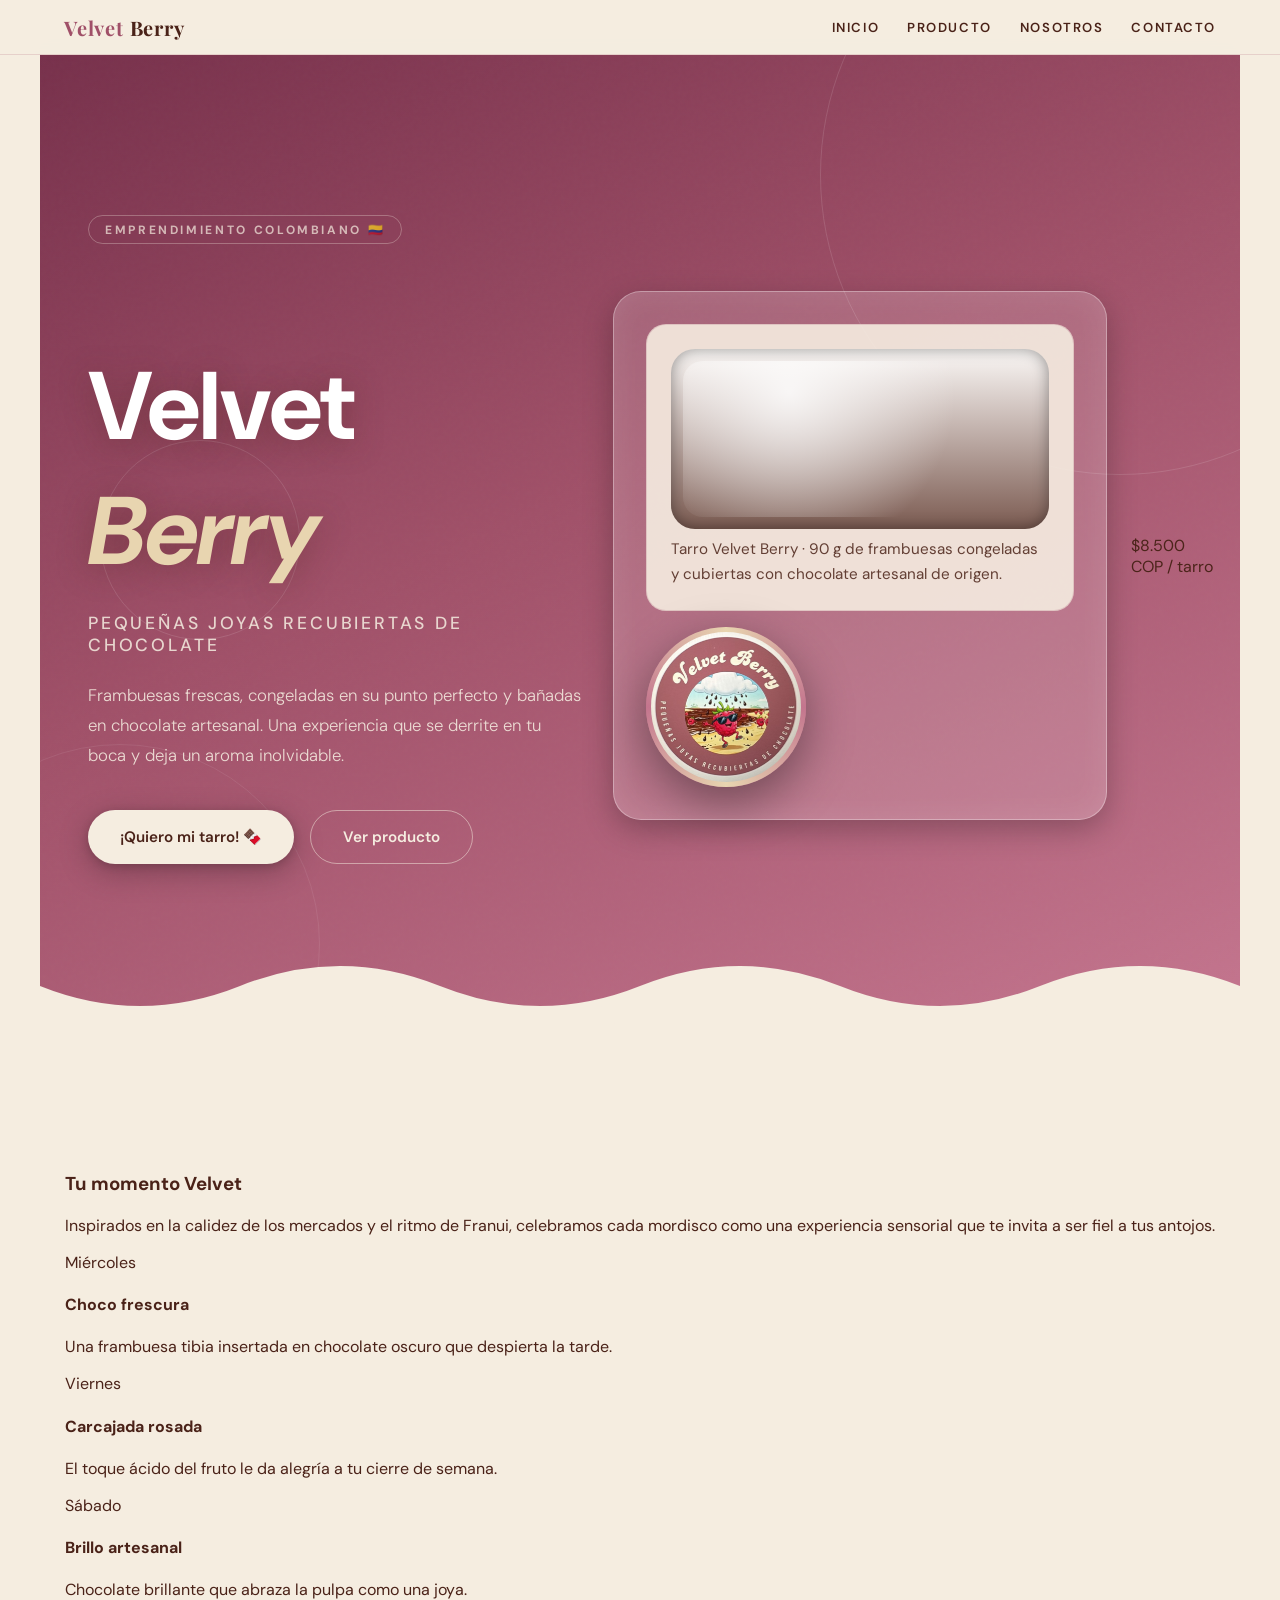
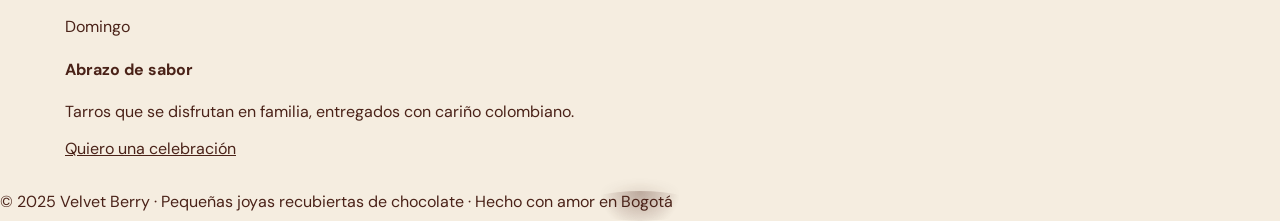
==== commit df5c38f8: "cambios de estilo" ====
--- a/index.html
+++ b/index.html
@@ -25,23 +25,31 @@
         <div class="hero-circle hero-circle-2"></div>
         <div class="hero-circle hero-circle-3"></div>
         <div class="hero-content">
-          <span class="hero-eyebrow">Emprendimiento colombiano 🇨🇴</span>
-          <h1 class="hero-title">
-            Velvet<br />
-            <em>Berry</em>
-          </h1>
-          <p class="hero-tagline">Pequeñas joyas recubiertas de chocolate</p>
-          <p class="hero-description">
-            Frambuesas frescas, congeladas en su punto perfecto y bañadas en chocolate artesanal. Una
-            experiencia que se derrite en tu boca.
-          </p>
-          <div class="hero-buttons">
-            <a class="btn-primary" href="contacto.html">¡Quiero mi tarro! 🍫</a>
-            <a class="btn-ghost" href="producto.html">Ver producto</a>
+          <div class="hero-text">
+            <span class="hero-eyebrow">Emprendimiento colombiano 🇨🇴</span>
+            <h1 class="hero-title">
+              Velvet<br />
+              <em>Berry</em>
+            </h1>
+            <p class="hero-tagline">Pequeñas joyas recubiertas de chocolate</p>
+            <p class="hero-description">
+              Frambuesas frescas, congeladas en su punto perfecto y bañadas en chocolate artesanal. Una experiencia
+              que se derrite en tu boca y deja un aroma inolvidable.
+            </p>
+            <div class="hero-buttons">
+              <a class="btn-primary" href="contacto.html">¡Quiero mi tarro! 🍫</a>
+              <a class="btn-ghost" href="producto.html">Ver producto</a>
+            </div>
           </div>
-          <div class="hero-logo-wrap">
-            <div class="logo-ring">
-              <img src="Logo velvet berry.jpeg" alt="Logo Velvet Berry" />
+          <div class="hero-visual">
+            <div class="visual-card">
+              <div class="hero-jar"></div>
+              <p>Tarro Velvet Berry · 90 g de frambuesas congeladas y cubiertas con chocolate artesanal de origen.</p>
+            </div>
+            <div class="hero-logo-wrap">
+              <div class="logo-ring">
+                <img src="Logo velvet berry.jpeg" alt="Logo Velvet Berry" />
+              </div>
             </div>
           </div>
         </div>
--- a/styles.css
+++ b/styles.css
@@ -122,7 +122,7 @@
 
 .hero {
   position: relative;
-  min-height: 100vh;
+  min-height: calc(100vh - 74px);
   display: flex;
   align-items: center;
   justify-content: center;
@@ -182,10 +182,17 @@
 .hero-content {
   position: relative;
   z-index: 3;
-  text-align: center;
-  padding: 6rem 1.5rem 8rem;
-  max-width: 740px;
+  padding: 6rem 1.5rem 6rem;
+  max-width: 1200px;
   margin: 0 auto;
+  display: grid;
+  grid-template-columns: repeat(auto-fit, minmax(320px, 1fr));
+  gap: 2rem;
+  align-items: center;
+}
+
+.hero-text {
+  text-align: left;
 }
 
 .hero-eyebrow {
@@ -237,9 +244,54 @@
 .hero-buttons {
   display: flex;
   gap: 1rem;
-  justify-content: center;
   flex-wrap: wrap;
   margin-bottom: 2rem;
+  justify-content: flex-start;
+}
+
+.hero-visual {
+  background: rgba(255, 255, 255, 0.15);
+  border-radius: 28px;
+  padding: 2rem;
+  border: 1px solid rgba(255, 255, 255, 0.35);
+  box-shadow: inset 0 0 30px rgba(255, 255, 255, 0.1), 0 10px 30px rgba(0, 0, 0, 0.25);
+  display: flex;
+  flex-direction: column;
+  gap: 1rem;
+}
+
+.hero-visual .visual-card {
+  background: rgba(245, 237, 224, 0.9);
+  border-radius: 20px;
+  padding: 1.5rem;
+  display: grid;
+  gap: 0.5rem;
+  border: 1px solid rgba(160, 80, 104, 0.2);
+}
+
+.hero-jar {
+  width: 100%;
+  height: 180px;
+  border-radius: 24px;
+  background: linear-gradient(180deg, rgba(255, 255, 255, 0.8) 0%, rgba(74, 34, 24, 0.7) 100%);
+  position: relative;
+  overflow: hidden;
+  box-shadow: inset 0 0 15px rgba(0, 0, 0, 0.4);
+}
+
+.hero-jar::after {
+  content: "";
+  position: absolute;
+  inset: 12px;
+  border-radius: 20px;
+  background: radial-gradient(circle at 30% 20%, rgba(255, 255, 255, 0.8), transparent 60%);
+}
+
+.hero-visual p {
+  margin: 0;
+  color: rgba(74, 34, 24, 0.85);
+  font-size: 0.95rem;
+  line-height: 1.6;
 }
 
 .btn-primary,
@@ -278,6 +330,7 @@
   transform: translateY(-2px);
 }
 
+.hero-logo-wrap {
 .hero-logo-wrap {
   margin-top: 3rem;
   display: flex;
@@ -320,7 +373,7 @@
 .price-badge {
   position: absolute;
   right: clamp(1rem, 6vw, 5rem);
-  bottom: clamp(5rem, 12vw, 9rem);
+  bottom: clamp(4rem, 10vw, 8rem);
   background: var(--accent);
   color: var(--secondary);
   border-radius: 50%;
@@ -597,10 +650,9 @@
   letter-spacing: 0.06em;
 }
 
-.mission-section,
-.contact-section {
-  background: var(--accent);
-  color: var(--secondary);
+.mission-section {
+  background: linear-gradient(180deg, rgba(245, 237, 224, 0.95), rgba(232, 213, 176, 0.9));
+  color: var(--accent);
   border-radius: 40px;
   padding: 4rem 1.5rem;
 }
@@ -618,17 +670,17 @@
 }
 
 .mission-card {
-  background: rgba(245, 237, 224, 0.06);
-  border: 1px solid rgba(245, 237, 224, 0.14);
+  background: rgba(255, 255, 255, 0.7);
   border-radius: 24px;
   padding: 2rem;
-  backdrop-filter: blur(8px);
-  transition: background 0.3s ease, transform 0.35s ease;
+  border: 1px solid rgba(160, 80, 104, 0.15);
+  box-shadow: 0 12px 28px rgba(74, 34, 24, 0.08);
+  transition: transform 0.35s ease, box-shadow 0.35s ease;
 }
 
 .mission-card:hover {
-  background: rgba(245, 237, 224, 0.1);
   transform: translateY(-6px);
+  box-shadow: 0 20px 40px rgba(74, 34, 24, 0.12);
 }
 
 .mission-card-icon {
@@ -638,17 +690,15 @@
 }
 
 .mission-card h3 {
-  color: var(--sand);
-  font-size: 1.3rem;
+  color: var(--accent);
+  font-style: italic;
   margin-bottom: 0.75rem;
-  font-style: italic;
 }
 
 .mission-card p {
-  color: rgba(245, 237, 224, 0.82);
-  font-size: 0.93rem;
-  margin: 0;
-  line-height: 1.8;
+  color: rgba(74, 34, 24, 0.85);
+  font-size: 0.95rem;
+  line-height: 1.7;
 }
 
 .valores-list {
@@ -676,9 +726,35 @@
 }
 
 .valores-list strong {
-  color: var(--sand);
+  color: var(--accent);
   display: block;
   font-size: 0.95rem;
+}
+
+.mission-extra {
+  margin-top: 3rem;
+  display: grid;
+  grid-template-columns: repeat(auto-fit, minmax(240px, 1fr));
+  gap: 1rem;
+}
+
+.mission-extra article {
+  background: var(--white);
+  border-radius: 20px;
+  padding: 1.5rem;
+  border: 1px solid rgba(160, 80, 104, 0.15);
+  box-shadow: 0 8px 20px rgba(74, 34, 24, 0.08);
+}
+
+.mission-extra h4 {
+  margin-bottom: 0.5rem;
+  color: var(--accent);
+}
+
+.mission-extra p {
+  margin: 0;
+  color: rgba(74, 34, 24, 0.8);
+  line-height: 1.6;
 }
 
 .contact-inner {
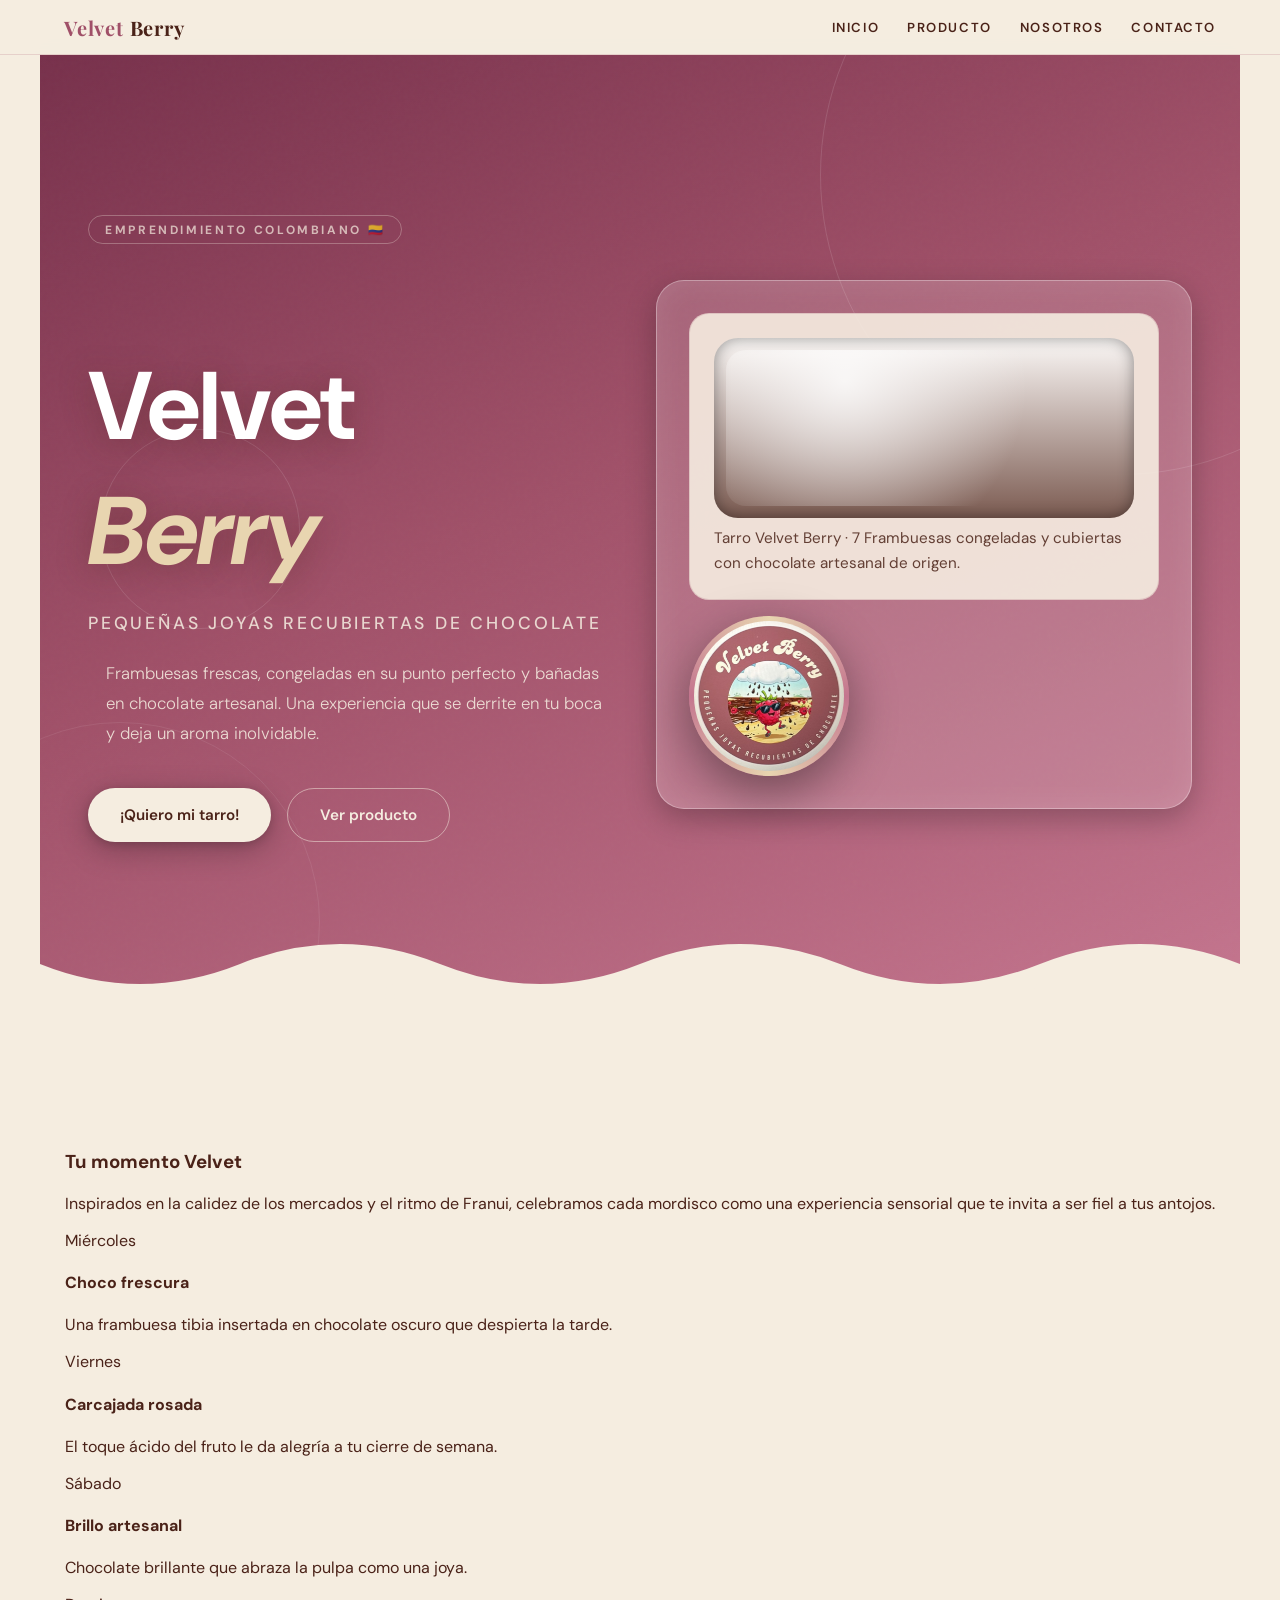
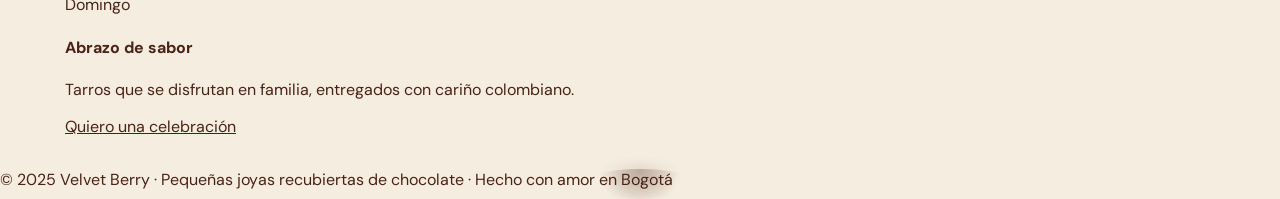
==== commit 027d36dc: "cambios de estilo" ====
--- a/index.html
+++ b/index.html
@@ -37,14 +37,14 @@
               que se derrite en tu boca y deja un aroma inolvidable.
             </p>
             <div class="hero-buttons">
-              <a class="btn-primary" href="contacto.html">¡Quiero mi tarro! 🍫</a>
+              <a class="btn-primary" href="contacto.html">¡Quiero mi tarro!</a>
               <a class="btn-ghost" href="producto.html">Ver producto</a>
             </div>
           </div>
           <div class="hero-visual">
             <div class="visual-card">
               <div class="hero-jar"></div>
-              <p>Tarro Velvet Berry · 90 g de frambuesas congeladas y cubiertas con chocolate artesanal de origen.</p>
+              <p>Tarro Velvet Berry · 7 Frambuesas congeladas y cubiertas con chocolate artesanal de origen.</p>
             </div>
             <div class="hero-logo-wrap">
               <div class="logo-ring">
@@ -52,10 +52,6 @@
               </div>
             </div>
           </div>
-        </div>
-        <div class="price-badge">
-          <span class="amount">$8.500</span>
-          <span class="label">COP / tarro</span>
         </div>
         <svg
           class="drip-top"
--- a/styles.css
+++ b/styles.css
@@ -520,6 +520,58 @@
   font-size: 1rem;
 }
 
+.accent-text {
+  color: var(--primary-dark);
+  font-weight: 700;
+  letter-spacing: 0.08em;
+  text-transform: uppercase;
+  font-size: 0.85rem;
+  margin-bottom: 0.35rem;
+}
+
+.detail-row {
+  display: flex;
+  justify-content: space-between;
+  font-size: 0.95rem;
+  padding: 0.65rem 0;
+  border-bottom: 1px solid rgba(160, 80, 104, 0.15);
+  color: rgba(74, 34, 24, 0.75);
+}
+
+.detail-row:last-child {
+  border-bottom: none;
+  padding-bottom: 0;
+}
+
+.detail-label {
+  font-weight: 600;
+  color: var(--accent);
+}
+
+.minimal-list {
+  margin: 0;
+  padding-left: 1rem;
+  list-style: none;
+}
+
+.minimal-list li {
+  position: relative;
+  padding-left: 1.5rem;
+  margin-bottom: 0.4rem;
+  color: rgba(74, 34, 24, 0.8);
+}
+
+.minimal-list li::before {
+  content: "";
+  position: absolute;
+  left: 0;
+  top: 0.55rem;
+  width: 8px;
+  height: 8px;
+  border-radius: 50%;
+  background: var(--primary);
+}
+
 #producto {
   padding-bottom: 3rem;
 }
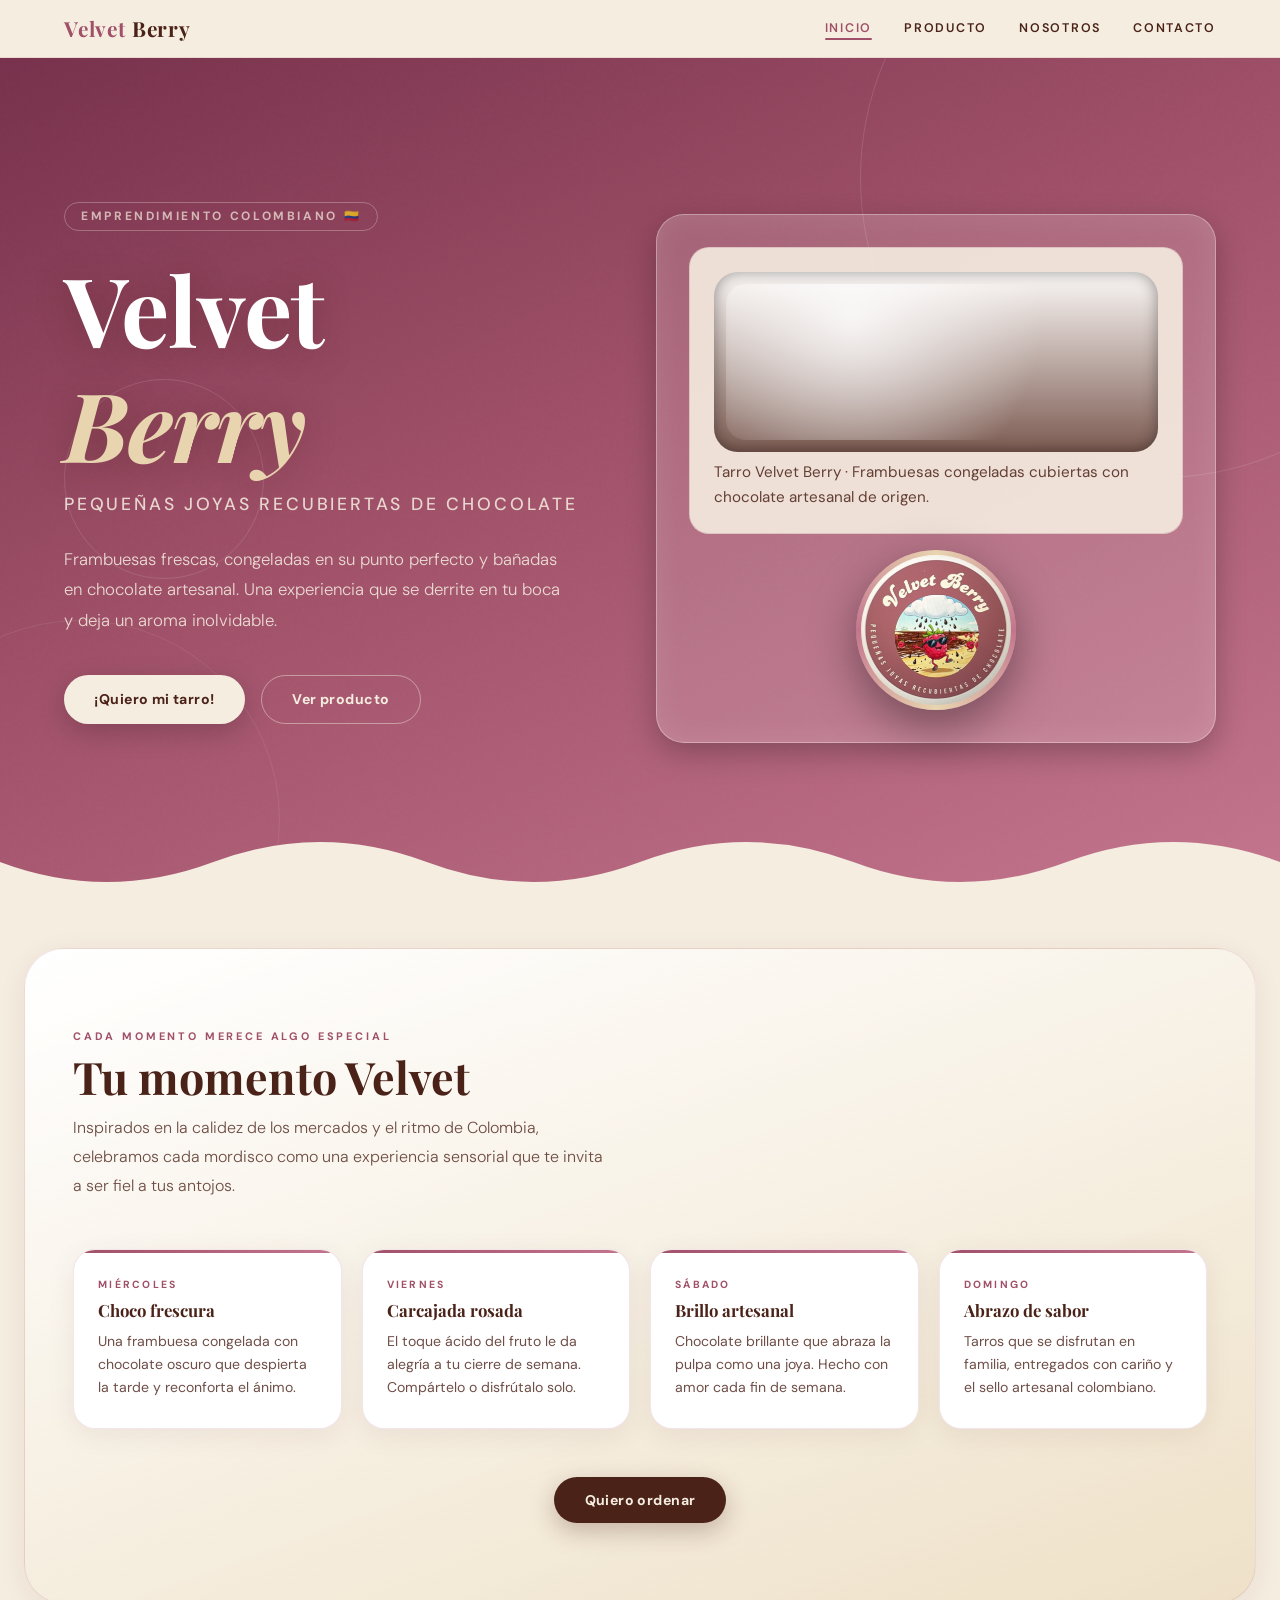
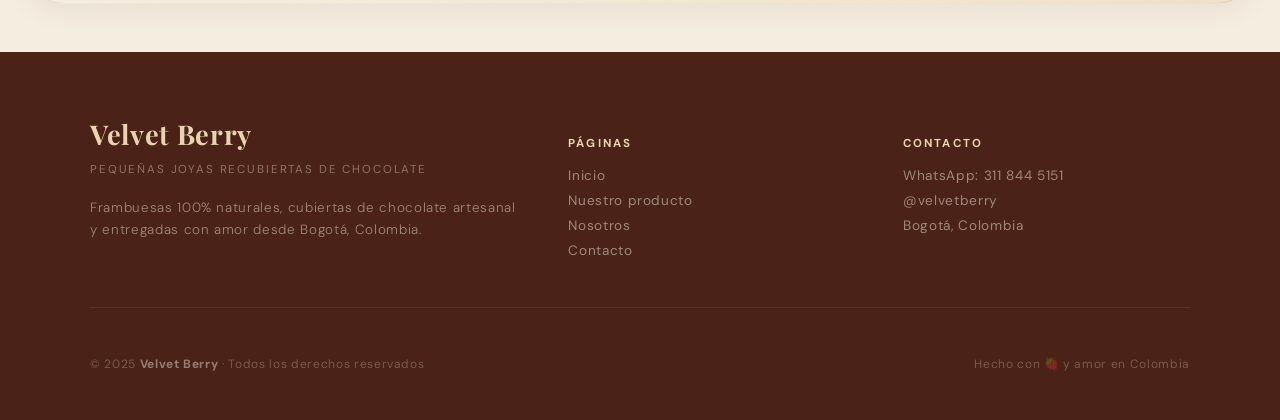
==== commit fc21ae38: "cambios de estilo" ====
--- a/index.html
+++ b/index.html
@@ -11,7 +11,7 @@
       <div class="nav-inner">
         <div class="nav-logo">Velvet <span>Berry</span></div>
         <div class="nav-links">
-          <a href="index.html">Inicio</a>
+          <a href="index.html" class="active">Inicio</a>
           <a href="producto.html">Producto</a>
           <a href="mision.html">Nosotros</a>
           <a href="contacto.html">Contacto</a>
@@ -20,6 +20,7 @@
     </nav>
 
     <main>
+      <!-- HERO — untouched -->
       <section class="hero" id="hero">
         <div class="hero-circle hero-circle-1"></div>
         <div class="hero-circle hero-circle-2"></div>
@@ -33,8 +34,7 @@
             </h1>
             <p class="hero-tagline">Pequeñas joyas recubiertas de chocolate</p>
             <p class="hero-description">
-              Frambuesas frescas, congeladas en su punto perfecto y bañadas en chocolate artesanal. Una experiencia
-              que se derrite en tu boca y deja un aroma inolvidable.
+              Frambuesas frescas, congeladas en su punto perfecto y bañadas en chocolate artesanal. Una experiencia que se derrite en tu boca y deja un aroma inolvidable.
             </p>
             <div class="hero-buttons">
               <a class="btn-primary" href="contacto.html">¡Quiero mi tarro!</a>
@@ -44,7 +44,7 @@
           <div class="hero-visual">
             <div class="visual-card">
               <div class="hero-jar"></div>
-              <p>Tarro Velvet Berry · 7 Frambuesas congeladas y cubiertas con chocolate artesanal de origen.</p>
+              <p>Tarro Velvet Berry · Frambuesas congeladas cubiertas con chocolate artesanal de origen.</p>
             </div>
             <div class="hero-logo-wrap">
               <div class="logo-ring">
@@ -53,60 +53,80 @@
             </div>
           </div>
         </div>
-        <svg
-          class="drip-top"
-          viewBox="0 0 1440 80"
-          preserveAspectRatio="none"
-          fill="var(--secondary)"
-          xmlns="http://www.w3.org/2000/svg"
-        >
-          <path
-            d="M0,40 Q120,80 240,40 Q360,0 480,40 Q600,80 720,40 Q840,0 960,40 Q1080,80 1200,40 Q1320,0 1440,40 L1440,80 L0,80 Z"
-          />
-          <ellipse cx="180" cy="75" rx="8" ry="18" />
-          <ellipse cx="420" cy="72" rx="6" ry="14" />
-          <ellipse cx="680" cy="76" rx="9" ry="20" />
-          <ellipse cx="930" cy="73" rx="7" ry="16" />
-          <ellipse cx="1200" cy="75" rx="8" ry="18" />
+        <svg class="drip-top" viewBox="0 0 1440 80" preserveAspectRatio="none" fill="var(--secondary)" xmlns="http://www.w3.org/2000/svg">
+          <path d="M0,40 Q120,80 240,40 Q360,0 480,40 Q600,80 720,40 Q840,0 960,40 Q1080,80 1200,40 Q1320,0 1440,40 L1440,80 L0,80 Z"/>
+          <ellipse cx="180" cy="75" rx="8" ry="18"/>
+          <ellipse cx="420" cy="72" rx="6" ry="14"/>
+          <ellipse cx="680" cy="76" rx="9" ry="20"/>
+          <ellipse cx="930" cy="73" rx="7" ry="16"/>
+          <ellipse cx="1200" cy="75" rx="8" ry="18"/>
         </svg>
       </section>
 
+      <!-- MOMENTOS VELVET -->
       <section class="reference-section fade-in" data-animate>
-        <h3>Tu momento Velvet</h3>
-        <p>
-          Inspirados en la calidez de los mercados y el ritmo de Franui, celebramos cada mordisco como una
-          experiencia sensorial que te invita a ser fiel a tus antojos.
-        </p>
+        <span class="section-eyebrow">Cada momento merece algo especial</span>
+        <h3 class="section-heading">Tu momento Velvet</h3>
+        <p class="section-lead">Inspirados en la calidez de los mercados y el ritmo de Colombia, celebramos cada mordisco como una experiencia sensorial que te invita a ser fiel a tus antojos.</p>
         <div class="reference-grid">
-          <article class="reference-card">
-            <span>Miércoles</span>
+          <article class="reference-card fade-in" data-animate>
+            <span class="day-label">Miércoles</span>
             <h4>Choco frescura</h4>
-            <p>Una frambuesa tibia insertada en chocolate oscuro que despierta la tarde.</p>
+            <p>Una frambuesa congelada con chocolate oscuro que despierta la tarde y reconforta el ánimo.</p>
           </article>
-          <article class="reference-card">
-            <span>Viernes</span>
+          <article class="reference-card fade-in delay-1" data-animate>
+            <span class="day-label">Viernes</span>
             <h4>Carcajada rosada</h4>
-            <p>El toque ácido del fruto le da alegría a tu cierre de semana.</p>
+            <p>El toque ácido del fruto le da alegría a tu cierre de semana. Compártelo o disfrútalo solo.</p>
           </article>
-          <article class="reference-card">
-            <span>Sábado</span>
+          <article class="reference-card fade-in delay-2" data-animate>
+            <span class="day-label">Sábado</span>
             <h4>Brillo artesanal</h4>
-            <p>Chocolate brillante que abraza la pulpa como una joya.</p>
+            <p>Chocolate brillante que abraza la pulpa como una joya. Hecho con amor cada fin de semana.</p>
           </article>
-          <article class="reference-card">
-            <span>Domingo</span>
+          <article class="reference-card fade-in delay-3" data-animate>
+            <span class="day-label">Domingo</span>
             <h4>Abrazo de sabor</h4>
-            <p>Tarros que se disfrutan en familia, entregados con cariño colombiano.</p>
+            <p>Tarros que se disfrutan en familia, entregados con cariño y el sello artesanal colombiano.</p>
           </article>
         </div>
         <div class="reference-cta">
-          <a href="contacto.html">Quiero una celebración</a>
+          <a class="btn-dark" href="contacto.html">Quiero ordenar</a>
         </div>
       </section>
     </main>
 
     <footer>
-      © 2025 Velvet Berry · Pequeñas joyas recubiertas de chocolate · Hecho con amor en Bogotá
+      <div class="footer-inner">
+        <div class="footer-top">
+          <div>
+            <span class="footer-brand-name">Velvet Berry</span>
+            <p class="footer-tagline">Pequeñas joyas recubiertas de chocolate</p>
+            <p class="footer-desc">Frambuesas 100% naturales, cubiertas de chocolate artesanal y entregadas con amor desde Bogotá, Colombia.</p>
+          </div>
+          <div class="footer-col">
+            <h5>Páginas</h5>
+            <ul>
+              <li><a href="index.html">Inicio</a></li>
+              <li><a href="producto.html">Nuestro producto</a></li>
+              <li><a href="mision.html">Nosotros</a></li>
+              <li><a href="contacto.html">Contacto</a></li>
+            </ul>
+          </div>
+          <div class="footer-col">
+            <h5>Contacto</h5>
+            <ul>
+              <li><a href="https://wa.me/573118445151">WhatsApp: 311 844 5151</a></li>
+              <li><a href="https://instagram.com/velvetberry">@velvetberry</a></li>
+              <li><a href="#">Bogotá, Colombia</a></li>
+            </ul>
+          </div>
+        </div>
+        <div class="footer-bottom">
+          <span>© 2025 <strong>Velvet Berry</strong> · Todos los derechos reservados</span>
+          <span>Hecho con 🍓 y amor en Colombia</span>
+        </div>
+      </div>
     </footer>
 
     <script src="scripts.js"></script>
--- a/styles.css
+++ b/styles.css
@@ -1,4 +1,4 @@
-@import url("https://fonts.googleapis.com/css2?family=Playfair+Display:wght@400;500&family=DM+Sans:wght@400;500;700&display=swap");
+@import url("https://fonts.googleapis.com/css2?family=Playfair+Display:ital,wght@0,400;0,500;0,700;1,400;1,700&family=DM+Sans:opsz,wght@9..40,300;9..40,400;9..40,500;9..40,600;9..40,700&display=swap");
 
 :root {
   --primary: #a05068;
@@ -7,986 +7,605 @@
   --secondary: #f5ede0;
   --accent: #4a2218;
   --sand: #e8d5b0;
+  --sand-dark: #d4bc90;
   --white: #ffffff;
-}
-
-* {
-  box-sizing: border-box;
-}
-
+  --text-muted: rgba(74,34,24,0.5);
+  --text-body: rgba(74,34,24,0.8);
+  --border: rgba(160,80,104,0.14);
+  --card-shadow: 0 6px 28px rgba(74,34,24,0.07);
+  --card-shadow-hover: 0 18px 48px rgba(74,34,24,0.13);
+}
+
+*, *::before, *::after { box-sizing: border-box; }
+html { scroll-behavior: smooth; }
 body {
   margin: 0;
   font-family: "DM Sans", system-ui, sans-serif;
   background: var(--secondary);
   color: var(--accent);
-}
-
-a {
-  color: inherit;
-}
-
+  overflow-x: hidden;
+  -webkit-font-smoothing: antialiased;
+}
+h1, h2, h3, h4 { font-family: "Playfair Display", serif; line-height: 1.2; margin: 0; font-weight: 700; }
+p { margin: 0 0 1rem; line-height: 1.75; }
+a { color: inherit; }
+img { max-width: 100%; display: block; }
+
+/* ── NAV ── */
 nav {
-  position: sticky;
-  top: 0;
-  z-index: 100;
-  background: rgba(245, 237, 224, 0.92);
-  backdrop-filter: blur(14px);
-  border-bottom: 1.5px solid rgba(160, 80, 104, 0.18);
-}
-
+  position: sticky; top: 0; z-index: 100;
+  background: rgba(245,237,224,0.94);
+  backdrop-filter: blur(16px);
+  border-bottom: 1px solid var(--border);
+}
 .nav-inner {
-  max-width: 1200px;
-  margin: 0 auto;
-  padding: 0.85rem 1.5rem;
-  display: flex;
-  align-items: center;
-  justify-content: space-between;
-  gap: 1rem;
-}
-
+  max-width: 1200px; margin: 0 auto;
+  padding: 0.9rem 1.5rem;
+  display: flex; align-items: center; justify-content: space-between; gap: 1rem;
+}
 .nav-logo {
   font-family: "Playfair Display", serif;
-  font-size: 1.25rem;
-  font-weight: 700;
-  color: var(--primary);
-  letter-spacing: 0.04em;
-}
-
-.nav-logo span {
-  color: var(--accent);
-}
-
-.nav-links {
-  display: flex;
-  gap: 1.75rem;
-}
-
+  font-size: 1.3rem; font-weight: 700;
+  color: var(--primary); letter-spacing: 0.04em; text-decoration: none;
+}
+.nav-logo span { color: var(--accent); }
+.nav-links { display: flex; gap: 2rem; align-items: center; }
 .nav-links a {
-  color: var(--accent);
-  text-decoration: none;
-  font-size: 0.82rem;
-  font-weight: 600;
-  letter-spacing: 0.12em;
-  text-transform: uppercase;
-  transition: color 0.25s;
+  color: var(--accent); text-decoration: none;
+  font-size: 0.78rem; font-weight: 600;
+  letter-spacing: 0.14em; text-transform: uppercase;
+  transition: color 0.2s; position: relative;
+}
+.nav-links a::after {
+  content: ''; position: absolute; bottom: -4px; left: 0;
+  width: 0; height: 2px; background: var(--primary);
+  transition: width 0.25s ease; border-radius: 2px;
+}
+.nav-links a:hover, .nav-links a.active { color: var(--primary); }
+.nav-links a:hover::after, .nav-links a.active::after { width: 100%; }
+
+/* ── PAGE BANNER (inner pages) ── */
+.page-banner {
   position: relative;
-}
-
-.nav-links a::after {
-  content: "";
-  position: absolute;
-  bottom: -3px;
-  left: 0;
-  width: 0;
-  height: 2px;
-  background: var(--primary);
-  transition: width 0.25s ease;
-}
-
-.nav-links a:hover {
-  color: var(--primary);
-}
-
-.nav-links a:hover::after {
-  width: 100%;
-}
-
-main {
-  display: flex;
-  flex-direction: column;
-  gap: 4rem;
-}
-
-section {
-  padding: 4rem 1.5rem 2rem;
-  max-width: 1200px;
-  margin: 0 auto;
-  position: relative;
-}
-
-section::after {
-  content: "";
-  position: absolute;
-  left: 50%;
-  transform: translateX(-50%);
-  width: 120px;
-  height: 30px;
-  bottom: -30px;
-  background: radial-gradient(circle at 50% 0, rgba(74, 34, 24, 0.4), transparent 60%);
-  border-radius: 50%;
-  filter: drop-shadow(0 -5px 5px rgba(74, 34, 24, 0.4));
-  opacity: 0.7;
-  pointer-events: none;
-  z-index: -1;
-}
-
+  background: linear-gradient(155deg, var(--primary-dark) 0%, var(--primary) 55%, var(--primary-light) 100%);
+  padding: 5.5rem 1.5rem 8rem;
+  overflow: hidden; text-align: center;
+}
+.page-banner::before {
+  content: ''; position: absolute; inset: 0;
+  background-image: url("data:image/svg+xml,%3Csvg viewBox='0 0 256 256' xmlns='http://www.w3.org/2000/svg'%3E%3Cfilter id='noise'%3E%3CfeTurbulence type='fractalNoise' baseFrequency='0.9' numOctaves='4' stitchTiles='stitch'/%3E%3C/filter%3E%3Crect width='100%25' height='100%25' filter='url(%23noise)' opacity='0.06'/%3E%3C/svg%3E");
+  opacity: 0.4; pointer-events: none;
+}
+.pb-circle {
+  position: absolute; border-radius: 50%;
+  border: 1px solid rgba(255,255,255,0.1); pointer-events: none;
+}
+.pb-circle-1 { width: 500px; height: 500px; top: -200px; right: -100px; }
+.pb-circle-2 { width: 300px; height: 300px; bottom: -100px; left: -80px; border-color: rgba(255,255,255,0.06); }
+.page-banner-content { position: relative; z-index: 2; max-width: 680px; margin: 0 auto; }
+.page-banner-eyebrow {
+  display: inline-block; font-size: 0.68rem; font-weight: 700;
+  letter-spacing: 0.26em; text-transform: uppercase;
+  color: rgba(245,237,224,0.65); margin-bottom: 1.1rem;
+  padding: 0.3rem 1rem;
+  border: 1px solid rgba(245,237,224,0.22); border-radius: 999px;
+}
+.page-banner h1 {
+  font-size: clamp(2.6rem, 5.5vw, 4.2rem); color: var(--white);
+  margin-bottom: 1rem; text-shadow: 0 4px 24px rgba(74,34,24,0.3);
+}
+.page-banner h1 em { font-style: italic; color: var(--sand); }
+.page-banner p {
+  font-size: 1.02rem; color: rgba(245,237,224,0.8);
+  max-width: 500px; margin: 0 auto; font-weight: 300; line-height: 1.85;
+}
+.page-banner-drip {
+  position: absolute; bottom: -2px; left: 0;
+  width: 100%; height: 70px; z-index: 3;
+}
+
+/* ── CONTENT WRAP ── */
+.content-wrap {
+  max-width: 1200px; margin: 0 auto;
+  padding: 5rem 1.5rem; width: 100%;
+}
+
+/* ── TYPOGRAPHY HELPERS ── */
+.section-eyebrow {
+  font-size: 0.68rem; font-weight: 700; letter-spacing: 0.26em;
+  text-transform: uppercase; color: var(--primary);
+  display: block; margin-bottom: 0.5rem;
+}
+.section-eyebrow.center { text-align: center; }
+.section-heading {
+  font-size: clamp(1.9rem, 4vw, 2.8rem); color: var(--accent);
+  margin-bottom: 1rem; line-height: 1.15;
+}
+.section-heading.center { text-align: center; }
+.section-lead {
+  font-size: 1rem; color: var(--text-body);
+  line-height: 1.85; font-weight: 300;
+}
+.section-lead.center { text-align: center; max-width: 560px; margin: 0 auto; }
+.section-divider {
+  width: 44px; height: 3px;
+  background: linear-gradient(90deg, var(--primary), var(--primary-light));
+  border-radius: 4px; margin: 1.1rem 0 2rem;
+}
+.section-divider.center { margin-left: auto; margin-right: auto; }
+
+/* ── BUTTONS ── */
+.btn-primary, .btn-ghost, .btn-dark, .btn-outline, .btn-whatsapp, .btn-instagram {
+  padding: 0.9rem 1.9rem; border-radius: 999px;
+  font-weight: 700; font-size: 0.88rem; text-decoration: none;
+  display: inline-flex; align-items: center; gap: 0.5rem;
+  letter-spacing: 0.03em; cursor: pointer; border: none;
+  transition: transform 0.3s cubic-bezier(.34,1.56,.64,1), box-shadow 0.25s ease, background 0.2s;
+  font-family: "DM Sans", sans-serif;
+}
+.btn-primary { background: var(--secondary); color: var(--accent); box-shadow: 0 8px 28px rgba(0,0,0,0.2); }
+.btn-primary:hover { transform: translateY(-4px) scale(1.02); box-shadow: 0 16px 40px rgba(0,0,0,0.27); }
+.btn-ghost { background: transparent; color: var(--secondary); border: 1.5px solid rgba(245,237,224,0.45); }
+.btn-ghost:hover { background: rgba(245,237,224,0.1); border-color: rgba(245,237,224,0.75); transform: translateY(-2px); }
+.btn-dark { background: var(--accent); color: var(--secondary); box-shadow: 0 8px 24px rgba(74,34,24,0.28); }
+.btn-dark:hover { transform: translateY(-4px) scale(1.02); box-shadow: 0 16px 36px rgba(74,34,24,0.38); }
+.btn-outline { background: transparent; color: var(--primary-dark); border: 2px solid var(--primary); }
+.btn-outline:hover { background: var(--primary); color: var(--white); transform: translateY(-3px); }
+.btn-whatsapp { background: var(--accent); color: var(--secondary); box-shadow: 0 8px 24px rgba(74,34,24,0.28); }
+.btn-whatsapp:hover { transform: translateY(-4px) scale(1.02); box-shadow: 0 16px 36px rgba(74,34,24,0.38); }
+.btn-instagram { background: transparent; color: var(--accent); border: 2px solid var(--primary); }
+.btn-instagram:hover { background: var(--primary); color: var(--white); transform: translateY(-4px); }
+
+/* ── TAGS ── */
+.tag {
+  background: rgba(160,80,104,0.07); color: var(--primary-dark);
+  border: 1px solid rgba(160,80,104,0.22); border-radius: 999px;
+  padding: 0.28rem 0.9rem; font-size: 0.74rem; font-weight: 600; letter-spacing: 0.06em;
+}
+
+/* ── FADE IN ── */
+.fade-in { opacity: 0; transform: translateY(26px); transition: opacity 0.75s ease, transform 0.75s ease; }
+.fade-in.in-view { opacity: 1; transform: translateY(0); }
+.delay-1 { transition-delay: 0.1s; }
+.delay-2 { transition-delay: 0.2s; }
+.delay-3 { transition-delay: 0.3s; }
+.delay-4 { transition-delay: 0.4s; }
+
+/* ── DRIP ── */
+.drip-divider { width: 100%; overflow: hidden; line-height: 0; display: block; }
+.drip-divider svg { display: block; width: 100%; }
+
+/* ── FOOTER ── */
+footer {
+  background: var(--accent); color: rgba(245,237,224,0.6);
+  padding: 4rem 1.5rem 3rem; font-size: 0.82rem; letter-spacing: 0.05em;
+}
+.footer-inner { max-width: 1100px; margin: 0 auto; }
+.footer-top {
+  display: grid; grid-template-columns: 1.5fr 1fr 1fr;
+  gap: 3rem; margin-bottom: 3rem;
+  padding-bottom: 3rem;
+  border-bottom: 1px solid rgba(245,237,224,0.08);
+}
+.footer-brand-name {
+  font-family: "Playfair Display", serif;
+  font-size: 1.7rem; font-weight: 700; color: var(--sand);
+  display: block; margin-bottom: 0.5rem;
+}
+.footer-tagline { color: rgba(245,237,224,0.4); font-size: 0.72rem; letter-spacing: 0.16em; text-transform: uppercase; margin-bottom: 1rem; }
+.footer-desc { color: rgba(245,237,224,0.5); font-size: 0.84rem; line-height: 1.7; margin: 0; font-weight: 300; }
+.footer-col h5 { color: var(--sand); font-size: 0.72rem; letter-spacing: 0.18em; text-transform: uppercase; margin-bottom: 1rem; font-family: "DM Sans", sans-serif; font-weight: 700; }
+.footer-col ul { list-style: none; padding: 0; margin: 0; display: flex; flex-direction: column; gap: 0.5rem; }
+.footer-col ul li a { color: rgba(245,237,224,0.5); text-decoration: none; font-size: 0.85rem; transition: color 0.2s; }
+.footer-col ul li a:hover { color: var(--sand); }
+.footer-bottom { display: flex; justify-content: space-between; align-items: center; flex-wrap: wrap; gap: 1rem; font-size: 0.75rem; color: rgba(245,237,224,0.28); }
+.footer-bottom strong { color: rgba(245,237,224,0.45); }
+
+/* ════════════════════════════════
+   INDEX HERO (untouched)
+════════════════════════════════ */
 .hero {
   position: relative;
-  min-height: calc(100vh - 74px);
-  display: flex;
-  align-items: center;
-  justify-content: center;
+  min-height: calc(100vh - 58px);
+  display: flex; align-items: center; justify-content: center;
   overflow: hidden;
   background: linear-gradient(155deg, var(--primary-dark) 0%, var(--primary) 45%, var(--primary-light) 100%);
 }
-
 .hero::before {
-  content: "";
-  position: absolute;
-  inset: 0;
+  content: ""; position: absolute; inset: 0;
   background-image: url("data:image/svg+xml,%3Csvg viewBox='0 0 256 256' xmlns='http://www.w3.org/2000/svg'%3E%3Cfilter id='noise'%3E%3CfeTurbulence type='fractalNoise' baseFrequency='0.9' numOctaves='4' stitchTiles='stitch'/%3E%3C/filter%3E%3Crect width='100%25' height='100%25' filter='url(%23noise)' opacity='0.07'/%3E%3C/svg%3E");
-  opacity: 0.35;
-  pointer-events: none;
-  z-index: 0;
-}
-
-.hero-circle {
-  position: absolute;
-  border-radius: 50%;
-  border: 1px solid rgba(255, 255, 255, 0.12);
-  pointer-events: none;
-}
-
-.hero-circle-1 {
-  width: 600px;
-  height: 600px;
-  top: -180px;
-  right: -180px;
-}
-
-.hero-circle-2 {
-  width: 400px;
-  height: 400px;
-  bottom: -120px;
-  left: -120px;
-  border-color: rgba(255, 255, 255, 0.08);
-}
-
-.hero-circle-3 {
-  width: 200px;
-  height: 200px;
-  top: 50%;
-  left: 5%;
-  transform: translateY(-50%);
-}
-
-.drip-top {
-  position: absolute;
-  bottom: -2px;
-  left: 0;
-  width: 100%;
-  height: 80px;
-  z-index: 2;
-}
-
+  opacity: 0.35; pointer-events: none; z-index: 0;
+}
+.hero-circle { position: absolute; border-radius: 50%; border: 1px solid rgba(255,255,255,0.12); pointer-events: none; }
+.hero-circle-1 { width: 600px; height: 600px; top: -180px; right: -180px; }
+.hero-circle-2 { width: 400px; height: 400px; bottom: -120px; left: -120px; border-color: rgba(255,255,255,0.08); }
+.hero-circle-3 { width: 200px; height: 200px; top: 50%; left: 5%; transform: translateY(-50%); }
+.drip-top { position: absolute; bottom: -2px; left: 0; width: 100%; height: 80px; z-index: 2; }
 .hero-content {
-  position: relative;
-  z-index: 3;
+  position: relative; z-index: 3;
   padding: 6rem 1.5rem 6rem;
-  max-width: 1200px;
-  margin: 0 auto;
-  display: grid;
-  grid-template-columns: repeat(auto-fit, minmax(320px, 1fr));
-  gap: 2rem;
-  align-items: center;
-}
-
-.hero-text {
-  text-align: left;
-}
-
+  max-width: 1200px; margin: 0 auto;
+  display: grid; grid-template-columns: repeat(auto-fit, minmax(320px, 1fr));
+  gap: 2rem; align-items: center;
+}
+.hero-text { text-align: left; }
 .hero-eyebrow {
-  display: inline-block;
-  font-size: 0.75rem;
-  font-weight: 700;
-  letter-spacing: 0.22em;
-  text-transform: uppercase;
-  color: rgba(245, 237, 224, 0.7);
-  margin-bottom: 1.25rem;
+  display: inline-block; font-size: 0.75rem; font-weight: 700;
+  letter-spacing: 0.22em; text-transform: uppercase;
+  color: rgba(245,237,224,0.7); margin-bottom: 1.25rem;
   padding: 0.35rem 1rem;
-  border: 1px solid rgba(245, 237, 224, 0.3);
-  border-radius: 999px;
-  backdrop-filter: blur(4px);
-}
-
+  border: 1px solid rgba(245,237,224,0.3); border-radius: 999px; backdrop-filter: blur(4px);
+}
 .hero-title {
-  font-size: clamp(3.5rem, 8vw, 6rem);
-  font-weight: 700;
-  color: var(--white);
-  letter-spacing: -0.01em;
-  margin-bottom: 0.5rem;
-  text-shadow: 0 4px 32px rgba(74, 34, 24, 0.35);
-}
-
-.hero-title em {
-  font-style: italic;
-  color: var(--sand);
-}
-
+  font-size: clamp(3.5rem, 8vw, 6rem); font-weight: 700; color: var(--white);
+  letter-spacing: -0.01em; margin-bottom: 0.5rem;
+  text-shadow: 0 4px 32px rgba(74,34,24,0.35);
+}
+.hero-title em { font-style: italic; color: var(--sand); }
 .hero-tagline {
-  font-size: clamp(0.9rem, 2.5vw, 1.1rem);
-  font-weight: 500;
-  color: rgba(245, 237, 224, 0.85);
-  letter-spacing: 0.16em;
-  text-transform: uppercase;
-  margin-bottom: 1.5rem;
-}
-
+  font-size: clamp(0.9rem, 2.5vw, 1.1rem); font-weight: 500;
+  color: rgba(245,237,224,0.85); letter-spacing: 0.16em;
+  text-transform: uppercase; margin-bottom: 1.5rem;
+}
 .hero-description {
-  font-size: 1.05rem;
-  color: rgba(245, 237, 224, 0.88);
-  max-width: 500px;
-  margin: 0 auto 2.5rem;
-  font-weight: 300;
-  line-height: 1.8;
-}
-
-.hero-buttons {
-  display: flex;
-  gap: 1rem;
-  flex-wrap: wrap;
-  margin-bottom: 2rem;
-  justify-content: flex-start;
-}
-
+  font-size: 1.05rem; color: rgba(245,237,224,0.88);
+  max-width: 500px; margin: 0 0 2.5rem;
+  font-weight: 300; line-height: 1.8;
+}
+.hero-buttons { display: flex; gap: 1rem; flex-wrap: wrap; margin-bottom: 2rem; justify-content: flex-start; }
 .hero-visual {
-  background: rgba(255, 255, 255, 0.15);
-  border-radius: 28px;
-  padding: 2rem;
-  border: 1px solid rgba(255, 255, 255, 0.35);
-  box-shadow: inset 0 0 30px rgba(255, 255, 255, 0.1), 0 10px 30px rgba(0, 0, 0, 0.25);
-  display: flex;
-  flex-direction: column;
-  gap: 1rem;
-}
-
+  background: rgba(255,255,255,0.15); border-radius: 28px; padding: 2rem;
+  border: 1px solid rgba(255,255,255,0.35);
+  box-shadow: inset 0 0 30px rgba(255,255,255,0.1), 0 10px 30px rgba(0,0,0,0.25);
+  display: flex; flex-direction: column; gap: 1rem;
+}
 .hero-visual .visual-card {
-  background: rgba(245, 237, 224, 0.9);
-  border-radius: 20px;
-  padding: 1.5rem;
-  display: grid;
-  gap: 0.5rem;
-  border: 1px solid rgba(160, 80, 104, 0.2);
-}
-
+  background: rgba(245,237,224,0.9); border-radius: 20px; padding: 1.5rem;
+  display: grid; gap: 0.5rem; border: 1px solid rgba(160,80,104,0.2);
+}
 .hero-jar {
-  width: 100%;
-  height: 180px;
-  border-radius: 24px;
-  background: linear-gradient(180deg, rgba(255, 255, 255, 0.8) 0%, rgba(74, 34, 24, 0.7) 100%);
-  position: relative;
-  overflow: hidden;
-  box-shadow: inset 0 0 15px rgba(0, 0, 0, 0.4);
-}
-
+  width: 100%; height: 180px; border-radius: 24px;
+  background: linear-gradient(180deg, rgba(255,255,255,0.8) 0%, rgba(74,34,24,0.7) 100%);
+  position: relative; overflow: hidden;
+  box-shadow: inset 0 0 15px rgba(0,0,0,0.4);
+}
 .hero-jar::after {
-  content: "";
-  position: absolute;
-  inset: 12px;
-  border-radius: 20px;
-  background: radial-gradient(circle at 30% 20%, rgba(255, 255, 255, 0.8), transparent 60%);
-}
-
-.hero-visual p {
-  margin: 0;
-  color: rgba(74, 34, 24, 0.85);
-  font-size: 0.95rem;
-  line-height: 1.6;
-}
-
-.btn-primary,
-.btn-ghost {
-  padding: 1rem 2rem;
-  border-radius: 999px;
-  font-weight: 600;
-  font-size: 0.95rem;
-  text-decoration: none;
-  display: inline-flex;
-  align-items: center;
-  gap: 0.5rem;
-  transition: transform 0.3s ease, box-shadow 0.3s ease;
-}
-
-.btn-primary {
-  background: var(--secondary);
-  color: var(--accent);
-  box-shadow: 0 8px 30px rgba(0, 0, 0, 0.25), 0 2px 8px rgba(0, 0, 0, 0.15);
-}
-
-.btn-primary:hover {
-  transform: translateY(-4px) scale(1.02);
-  box-shadow: 0 16px 40px rgba(0, 0, 0, 0.3);
-}
-
-.btn-ghost {
-  background: transparent;
-  color: var(--secondary);
-  border: 1.5px solid rgba(245, 237, 224, 0.5);
-}
-
-.btn-ghost:hover {
-  background: rgba(245, 237, 224, 0.12);
-  border-color: rgba(245, 237, 224, 0.8);
-  transform: translateY(-2px);
-}
-
-.hero-logo-wrap {
-.hero-logo-wrap {
-  margin-top: 3rem;
-  display: flex;
-  justify-content: center;
-}
-
+  content: ""; position: absolute; inset: 12px; border-radius: 20px;
+  background: radial-gradient(circle at 30% 20%, rgba(255,255,255,0.8), transparent 60%);
+}
+.hero-visual p { margin: 0; color: rgba(74,34,24,0.85); font-size: 0.95rem; line-height: 1.6; }
+.hero-logo-wrap { display: flex; justify-content: center; }
 .logo-ring {
-  width: 160px;
-  height: 160px;
-  border-radius: 50%;
-  padding: 5px;
-  background: conic-gradient(
-    from 0deg,
-    var(--sand),
-    var(--primary-light),
-    var(--sand),
-    var(--primary-light),
-    var(--sand)
-  );
-  box-shadow: 0 16px 48px rgba(0, 0, 0, 0.4);
+  width: 160px; height: 160px; border-radius: 50%; padding: 5px;
+  background: conic-gradient(from 0deg, var(--sand), var(--primary-light), var(--sand), var(--primary-light), var(--sand));
+  box-shadow: 0 16px 48px rgba(0,0,0,0.4);
   animation: spin-slow 12s linear infinite;
 }
-
 .logo-ring img {
-  width: 100%;
-  height: 100%;
-  border-radius: 50%;
-  display: block;
-  object-fit: cover;
-  background: var(--secondary);
+  width: 100%; height: 100%; border-radius: 50%;
+  object-fit: cover; background: var(--secondary);
   animation: spin-slow 12s linear infinite reverse;
 }
-
-@keyframes spin-slow {
-  to {
-    transform: rotate(360deg);
-  }
-}
-
+@keyframes spin-slow { to { transform: rotate(360deg); } }
 .price-badge {
   position: absolute;
-  right: clamp(1rem, 6vw, 5rem);
-  bottom: clamp(4rem, 10vw, 8rem);
-  background: var(--accent);
-  color: var(--secondary);
-  border-radius: 50%;
-  width: 100px;
-  height: 100px;
-  display: flex;
-  flex-direction: column;
-  align-items: center;
-  justify-content: center;
-  font-weight: 700;
-  box-shadow: 0 8px 24px rgba(0, 0, 0, 0.4);
-  z-index: 4;
-  border: 3px solid var(--sand);
+  right: clamp(1rem, 6vw, 5rem); bottom: clamp(4rem, 10vw, 8rem);
+  background: var(--accent); color: var(--secondary);
+  border-radius: 50%; width: 100px; height: 100px;
+  display: flex; flex-direction: column; align-items: center; justify-content: center;
+  font-weight: 700; box-shadow: 0 8px 24px rgba(0,0,0,0.4);
+  z-index: 4; border: 3px solid var(--sand);
   animation: float 3s ease-in-out infinite;
 }
-
-@keyframes float {
-  0%,
-  100% {
-    transform: translateY(0);
-  }
-  50% {
-    transform: translateY(-8px);
-  }
-}
-
-.price-badge .amount {
-  font-size: 1.2rem;
-  line-height: 1;
-}
-
-.price-badge .label {
-  font-size: 0.6rem;
-  letter-spacing: 0.1em;
-  text-transform: uppercase;
-  opacity: 0.8;
-}
-
+@keyframes float { 0%, 100% { transform: translateY(0); } 50% { transform: translateY(-8px); } }
+.price-badge .amount { font-size: 1.2rem; line-height: 1; }
+.price-badge .label { font-size: 0.6rem; letter-spacing: 0.1em; text-transform: uppercase; opacity: 0.8; }
+
+/* Index reference section */
 .reference-section {
-  background: linear-gradient(180deg, rgba(245, 237, 224, 0.8), rgba(232, 213, 176, 0.95));
-  border-radius: 40px;
-  padding: 3rem 1.5rem;
-  box-shadow: inset 0 0 40px rgba(255, 255, 255, 0.5);
-  margin-top: 2rem;
-}
-
-.reference-section h3 {
-  text-align: center;
-  font-size: clamp(1.8rem, 3vw, 2.4rem);
-  margin-bottom: 0.5rem;
-}
-
-.reference-section p {
-  text-align: center;
-  max-width: 540px;
-  margin: 0 auto 2rem;
-  color: rgba(74, 34, 24, 0.9);
-}
-
+  background: linear-gradient(160deg, var(--white) 0%, rgba(232,213,176,0.5) 100%);
+  border-radius: 40px; margin: 3rem 1.5rem;
+  padding: 5rem 3rem;
+  border: 1px solid var(--border);
+  box-shadow: var(--card-shadow);
+}
+.reference-section h3 { font-size: clamp(1.9rem, 3.5vw, 2.8rem); margin-bottom: 0.75rem; }
+.reference-section > p { max-width: 540px; color: var(--text-body); font-size: 1rem; line-height: 1.8; font-weight: 300; margin-bottom: 3rem; }
 .reference-grid {
-  display: grid;
-  grid-template-columns: repeat(auto-fit, minmax(170px, 1fr));
-  gap: 1rem;
-}
-
+  display: grid; grid-template-columns: repeat(4, 1fr);
+  gap: 1.25rem; margin-bottom: 3rem;
+}
 .reference-card {
-  background: var(--white);
-  border-radius: 22px;
-  padding: 1.25rem;
-  border: 1px solid rgba(160, 80, 104, 0.15);
-  text-align: center;
-  box-shadow: 0 8px 20px rgba(74, 34, 24, 0.1);
+  background: var(--white); border-radius: 22px; padding: 1.75rem 1.5rem;
+  border: 1px solid var(--border); box-shadow: var(--card-shadow);
+  transition: transform 0.35s cubic-bezier(.34,1.56,.64,1), box-shadow 0.3s ease;
+  position: relative; overflow: hidden;
+}
+.reference-card::before {
+  content: ''; position: absolute; top: 0; left: 0; right: 0; height: 3px;
+  background: linear-gradient(90deg, var(--primary), var(--primary-light));
+}
+.reference-card:hover { transform: translateY(-8px); box-shadow: var(--card-shadow-hover); }
+.reference-card .day-label {
+  font-size: 0.65rem; letter-spacing: 0.22em; text-transform: uppercase;
+  color: var(--primary); font-weight: 700; display: block; margin-bottom: 0.6rem;
+}
+.reference-card h4 { font-size: 1.05rem; margin-bottom: 0.6rem; color: var(--accent); }
+.reference-card p { color: var(--text-body); font-size: 0.88rem; margin: 0; line-height: 1.65; }
+.reference-cta { display: flex; justify-content: center; }
+
+/* ════════════════════════════════
+   PRODUCTO
+════════════════════════════════ */
+.features-strip {
+  display: grid; grid-template-columns: repeat(3, 1fr);
+  gap: 1.25rem; margin-bottom: 4rem;
+}
+.feature-card {
+  background: var(--white); border-radius: 24px; padding: 2rem 1.5rem;
+  border: 1px solid var(--border); box-shadow: var(--card-shadow);
+  transition: transform 0.35s cubic-bezier(.34,1.56,.64,1), box-shadow 0.3s ease;
+  position: relative; overflow: hidden;
+}
+.feature-card::before {
+  content: ''; position: absolute; top: 0; left: 0; right: 0; height: 4px;
+  background: linear-gradient(90deg, var(--primary), var(--primary-light));
+}
+.feature-card:hover { transform: translateY(-8px); box-shadow: var(--card-shadow-hover); }
+.feature-icon { font-size: 2.4rem; display: block; margin-bottom: 1rem; }
+.feature-card h3 { font-size: 1.05rem; margin-bottom: 0.5rem; color: var(--accent); }
+.feature-card p { color: var(--text-body); font-size: 0.88rem; margin: 0; line-height: 1.65; }
+
+.product-showcase {
+  display: grid; grid-template-columns: 1fr 1fr;
+  align-items: stretch; background: var(--white);
+  border-radius: 32px; overflow: hidden;
+  box-shadow: 0 12px 64px rgba(74,34,24,0.1);
+  border: 1px solid var(--border); margin-bottom: 5rem;
+}
+.product-image-wrap {
+  position: relative; min-height: 480px;
+  background: linear-gradient(135deg, var(--sand) 0%, var(--secondary) 100%);
+  display: flex; align-items: center; justify-content: center; overflow: hidden;
+}
+.product-image-wrap img { width: 100%; height: 100%; object-fit: cover; }
+.product-info { padding: 3.5rem 3rem 3.5rem 2.5rem; display: flex; flex-direction: column; justify-content: center; }
+.product-info .section-eyebrow { margin-bottom: 0.5rem; }
+.product-title { font-size: 2.3rem; color: var(--accent); margin-bottom: 0.75rem; }
+.product-description { color: var(--text-body); font-size: 0.95rem; margin-bottom: 1.75rem; line-height: 1.85; font-weight: 300; }
+.product-specs {
+  background: rgba(160,80,104,0.04); border-radius: 18px;
+  padding: 1.25rem 1.5rem; margin-bottom: 1.75rem; border: 1px solid var(--border);
+}
+.spec-row {
+  display: flex; justify-content: space-between; align-items: center;
+  padding: 0.55rem 0; border-bottom: 1px solid var(--border); font-size: 0.88rem;
+}
+.spec-row:last-child { border-bottom: none; padding-bottom: 0; }
+.spec-label { font-weight: 700; color: var(--accent); font-size: 0.8rem; letter-spacing: 0.04em; }
+.spec-value { color: var(--text-body); }
+.product-price-row { display: flex; align-items: baseline; gap: 0.5rem; margin-bottom: 1.5rem; }
+.product-price { font-size: 3.2rem; font-weight: 700; color: var(--primary); font-family: "Playfair Display", serif; line-height: 1; }
+.product-price-unit { color: var(--text-muted); font-size: 0.85rem; }
+.product-tags { display: flex; flex-wrap: wrap; gap: 0.5rem; margin-bottom: 2rem; }
+
+.benefits-band {
+  background: linear-gradient(155deg, var(--primary-dark) 0%, var(--accent) 100%);
+  border-radius: 32px; padding: 4rem 3rem;
+  position: relative; overflow: hidden;
+}
+.benefits-band::before {
+  content: ''; position: absolute; inset: 0;
+  background: radial-gradient(ellipse at 75% 25%, rgba(196,117,142,0.3), transparent 55%);
+  pointer-events: none;
+}
+.benefits-band .section-eyebrow { color: var(--primary-light); margin-bottom: 0.5rem; }
+.benefits-band .section-heading { color: var(--secondary); margin-bottom: 0; }
+.benefits-grid {
+  display: grid; grid-template-columns: repeat(3, 1fr);
+  gap: 1.25rem; margin-top: 3rem; position: relative; z-index: 1;
+}
+.benefit-card {
+  background: rgba(245,237,224,0.07); border: 1px solid rgba(245,237,224,0.14);
+  border-radius: 22px; padding: 1.75rem;
+  backdrop-filter: blur(6px);
+  transition: background 0.3s ease, transform 0.3s ease;
+}
+.benefit-card:hover { background: rgba(245,237,224,0.13); transform: translateY(-5px); }
+.benefit-icon { font-size: 2rem; display: block; margin-bottom: 0.85rem; }
+.benefit-card h4 { font-size: 1rem; color: var(--sand); margin-bottom: 0.5rem; font-style: italic; }
+.benefit-card p { color: rgba(245,237,224,0.75); font-size: 0.88rem; margin: 0; line-height: 1.7; }
+
+/* ════════════════════════════════
+   MISIÓN
+════════════════════════════════ */
+.mvv-grid {
+  display: grid; grid-template-columns: repeat(3, 1fr);
+  gap: 1.5rem; margin-bottom: 5rem;
+}
+.mvv-card {
+  background: var(--white); border-radius: 28px; padding: 2.5rem 2rem;
+  border: 1px solid var(--border); box-shadow: var(--card-shadow);
+  transition: transform 0.35s cubic-bezier(.34,1.56,.64,1), box-shadow 0.3s ease;
+  position: relative; overflow: hidden;
+}
+.mvv-card::after {
+  content: ''; position: absolute; bottom: 0; left: 0; right: 0; height: 4px;
+  background: linear-gradient(90deg, var(--primary-dark), var(--primary), var(--primary-light));
+}
+.mvv-card:hover { transform: translateY(-8px); box-shadow: var(--card-shadow-hover); }
+.mvv-number {
+  font-family: "Playfair Display", serif; font-size: 5rem; font-weight: 700;
+  color: rgba(160,80,104,0.07); line-height: 1; margin-bottom: -0.5rem; display: block;
+}
+.mvv-card h3 { font-size: 1.45rem; color: var(--accent); margin-bottom: 1rem; font-style: italic; }
+.mvv-card p { color: var(--text-body); font-size: 0.93rem; line-height: 1.85; margin: 0; font-weight: 300; }
+
+.valores-list { list-style: none; padding: 0; margin: 0; display: flex; flex-direction: column; gap: 0.6rem; }
+.valores-list li {
+  display: flex; align-items: flex-start; gap: 1rem;
+  padding: 1rem 1.25rem;
+  background: rgba(160,80,104,0.04);
+  border-radius: 14px; border: 1px solid rgba(160,80,104,0.1);
+}
+.v-icon { font-size: 1.25rem; flex-shrink: 0; margin-top: 0.05rem; }
+.valor-text strong { color: var(--accent); display: block; font-size: 0.8rem; font-weight: 700; letter-spacing: 0.07em; text-transform: uppercase; margin-bottom: 0.1rem; font-family: "DM Sans", sans-serif; }
+.valor-text span { color: var(--text-body); font-size: 0.86rem; line-height: 1.55; }
+
+.story-section {
+  display: grid; grid-template-columns: 1fr 1.1fr;
+  gap: 4rem; align-items: center; margin-bottom: 5rem;
+}
+.story-image {
+  border-radius: 28px; overflow: hidden; aspect-ratio: 3/4;
+  background: linear-gradient(155deg, var(--sand), var(--secondary));
+  display: flex; align-items: center; justify-content: center;
+  box-shadow: 0 24px 64px rgba(74,34,24,0.14);
+}
+.story-image img { width: 100%; height: 100%; object-fit: cover; }
+.story-image-placeholder { font-size: 5rem; text-align: center; }
+.story-text p { color: var(--text-body); font-size: 0.95rem; line-height: 1.85; font-weight: 300; }
+
+.pillars-band {
+  background: linear-gradient(155deg, var(--primary-dark) 0%, var(--accent) 100%);
+  border-radius: 32px; padding: 4.5rem 3.5rem;
+  margin-bottom: 5rem; position: relative; overflow: hidden;
+}
+.pillars-band::before {
+  content: ''; position: absolute; inset: 0;
+  background: radial-gradient(ellipse at 70% 30%, rgba(160,80,104,0.32), transparent 55%);
+  pointer-events: none;
+}
+.pillars-band .section-eyebrow { color: var(--primary-light); }
+.pillars-band .section-heading { color: var(--secondary); }
+.pillars-grid {
+  display: grid; grid-template-columns: repeat(3, 1fr);
+  gap: 1.25rem; margin-top: 3rem; position: relative; z-index: 1;
+}
+.pillar-card {
+  background: rgba(245,237,224,0.07); border: 1px solid rgba(245,237,224,0.13);
+  border-radius: 20px; padding: 2rem;
+  backdrop-filter: blur(6px);
+  transition: background 0.3s, transform 0.3s;
+}
+.pillar-card:hover { background: rgba(245,237,224,0.12); transform: translateY(-5px); }
+.pillar-icon { font-size: 2rem; display: block; margin-bottom: 1rem; }
+.pillar-card h4 { color: var(--sand); font-size: 1.05rem; margin-bottom: 0.5rem; font-style: italic; }
+.pillar-card p { color: rgba(245,237,224,0.72); font-size: 0.88rem; margin: 0; line-height: 1.75; }
+
+/* ════════════════════════════════
+   CONTACTO
+════════════════════════════════ */
+.contact-layout {
+  display: grid; grid-template-columns: 1fr 1.35fr;
+  gap: 3rem; margin-bottom: 5rem; align-items: start;
+}
+.contact-info { display: flex; flex-direction: column; gap: 1.25rem; }
+.contact-info-card {
+  background: var(--white); border-radius: 22px; padding: 1.75rem;
+  border: 1px solid var(--border); box-shadow: var(--card-shadow);
+  display: flex; align-items: flex-start; gap: 1.25rem;
   transition: transform 0.3s ease;
 }
-
-.reference-card:hover {
-  transform: translateY(-6px);
-}
-
-.reference-card h4 {
-  margin-bottom: 0.5rem;
-  color: var(--accent);
-}
-
-.reference-card span {
-  font-size: 0.75rem;
-  letter-spacing: 0.2em;
-  text-transform: uppercase;
-  color: rgba(74, 34, 24, 0.6);
-  display: block;
-  margin-bottom: 0.35rem;
-}
-
-.reference-card p {
-  color: rgba(74, 34, 24, 0.8);
-  font-size: 0.95rem;
-  margin: 0;
-}
-
-.reference-cta {
-  margin-top: 2rem;
-  display: flex;
-  justify-content: center;
-}
-
-.reference-cta a {
-  background: var(--accent);
-  color: var(--secondary);
-  padding: 0.9rem 2rem;
-  border-radius: 999px;
-  text-decoration: none;
-  font-weight: 700;
-  box-shadow: 0 10px 20px rgba(0, 0, 0, 0.3);
-  transition: transform 0.3s ease;
-}
-
-.reference-cta a:hover {
-  transform: translateY(-3px);
-}
-
-.section-label {
-  font-size: 0.72rem;
-  font-weight: 700;
-  letter-spacing: 0.22em;
-  text-transform: uppercase;
-  color: var(--primary);
-  display: block;
-  text-align: center;
-  margin-bottom: 0.6rem;
-}
-
-.section-title {
-  font-size: clamp(2rem, 4.5vw, 3rem);
-  text-align: center;
-  color: var(--accent);
-  margin-bottom: 0.75rem;
-}
-
-.section-subtitle {
-  text-align: center;
-  color: rgba(74, 34, 24, 0.65);
-  max-width: 480px;
-  margin: 0 auto 3rem;
-  font-size: 1rem;
-}
-
-.accent-text {
-  color: var(--primary-dark);
-  font-weight: 700;
-  letter-spacing: 0.08em;
-  text-transform: uppercase;
-  font-size: 0.85rem;
-  margin-bottom: 0.35rem;
-}
-
-.detail-row {
-  display: flex;
-  justify-content: space-between;
-  font-size: 0.95rem;
-  padding: 0.65rem 0;
-  border-bottom: 1px solid rgba(160, 80, 104, 0.15);
-  color: rgba(74, 34, 24, 0.75);
-}
-
-.detail-row:last-child {
-  border-bottom: none;
-  padding-bottom: 0;
-}
-
-.detail-label {
-  font-weight: 600;
-  color: var(--accent);
-}
-
-.minimal-list {
-  margin: 0;
-  padding-left: 1rem;
-  list-style: none;
-}
-
-.minimal-list li {
-  position: relative;
-  padding-left: 1.5rem;
-  margin-bottom: 0.4rem;
-  color: rgba(74, 34, 24, 0.8);
-}
-
-.minimal-list li::before {
-  content: "";
-  position: absolute;
-  left: 0;
-  top: 0.55rem;
-  width: 8px;
-  height: 8px;
-  border-radius: 50%;
-  background: var(--primary);
-}
-
-#producto {
-  padding-bottom: 3rem;
-}
-
-.features-grid {
-  display: grid;
-  grid-template-columns: repeat(auto-fit, minmax(220px, 1fr));
-  gap: 1.25rem;
-  margin-bottom: 3rem;
-}
-
-.feature-card {
-  background: var(--white);
-  border-radius: 24px;
-  padding: 1.75rem 1.5rem;
-  border: 1px solid rgba(160, 80, 104, 0.18);
-  box-shadow: 0 4px 24px rgba(74, 34, 24, 0.06);
-  transition: transform 0.35s ease, box-shadow 0.3s ease;
-}
-
-.feature-card:hover {
-  transform: translateY(-8px);
-  box-shadow: 0 20px 40px rgba(74, 34, 24, 0.12);
-}
-
-.feature-icon {
-  font-size: 2.3rem;
-  display: block;
-  margin-bottom: 0.8rem;
-}
-
-.feature-card h3 {
-  font-size: 1.1rem;
-  margin-bottom: 0.6rem;
-  color: var(--accent);
-}
-
-.feature-card p {
-  color: rgba(74, 34, 24, 0.7);
-  font-size: 0.9rem;
-  margin: 0;
-}
-
-.product-showcase {
-  display: grid;
-  grid-template-columns: repeat(auto-fit, minmax(280px, 1fr));
-  gap: 2rem;
-  align-items: center;
-  background: var(--white);
-  border-radius: 32px;
-  overflow: hidden;
-  box-shadow: 0 8px 48px rgba(74, 34, 24, 0.08);
-  border: 1px solid rgba(160, 80, 104, 0.1);
-}
-
-.product-image-wrap {
-  position: relative;
-  height: 380px;
-  background: linear-gradient(135deg, var(--sand) 0%, var(--secondary) 100%);
-  display: flex;
-  align-items: center;
-  justify-content: center;
-  overflow: hidden;
-}
-
-.product-image-wrap img {
-  width: 100%;
-  height: 100%;
-  object-fit: cover;
-  display: block;
-}
-
-.product-info {
-  padding: 2.5rem 2rem 2.5rem 1rem;
-}
-
-.product-info .section-label {
-  text-align: left;
-}
-
-.product-title {
-  font-size: 2rem;
-  color: var(--accent);
-  margin-bottom: 0.75rem;
-}
-
-.product-description {
-  color: rgba(74, 34, 24, 0.7);
-  font-size: 0.95rem;
-  margin-bottom: 1.5rem;
-  line-height: 1.8;
-}
-
-.product-price-row {
-  display: flex;
-  align-items: baseline;
-  gap: 0.5rem;
-  margin-bottom: 2rem;
-}
-
-.product-price {
-  font-size: 2.5rem;
-  font-weight: 700;
-  color: var(--primary);
-  font-family: "Playfair Display", serif;
-}
-
-.product-price-unit {
-  color: rgba(74, 34, 24, 0.5);
-  font-size: 0.85rem;
-}
-
-.product-tags {
-  display: flex;
-  flex-wrap: wrap;
-  gap: 0.5rem;
-  margin-bottom: 1.75rem;
-}
-
-.tag {
-  background: var(--secondary);
-  color: var(--primary-dark);
-  border: 1px solid rgba(160, 80, 104, 0.25);
-  border-radius: 999px;
-  padding: 0.3rem 0.85rem;
-  font-size: 0.78rem;
-  font-weight: 600;
-  letter-spacing: 0.06em;
-}
-
-.mission-section {
-  background: linear-gradient(180deg, rgba(245, 237, 224, 0.95), rgba(232, 213, 176, 0.9));
-  color: var(--accent);
-  border-radius: 40px;
-  padding: 4rem 1.5rem;
-}
-
-.mission-inner {
-  max-width: 1100px;
-  margin: 0 auto;
-}
-
-.mission-grid {
-  display: grid;
-  grid-template-columns: repeat(auto-fit, minmax(250px, 1fr));
-  gap: 1.25rem;
-  margin-top: 2.5rem;
-}
-
-.mission-card {
-  background: rgba(255, 255, 255, 0.7);
-  border-radius: 24px;
-  padding: 2rem;
-  border: 1px solid rgba(160, 80, 104, 0.15);
-  box-shadow: 0 12px 28px rgba(74, 34, 24, 0.08);
-  transition: transform 0.35s ease, box-shadow 0.35s ease;
-}
-
-.mission-card:hover {
-  transform: translateY(-6px);
-  box-shadow: 0 20px 40px rgba(74, 34, 24, 0.12);
-}
-
-.mission-card-icon {
-  font-size: 2rem;
-  display: block;
-  margin-bottom: 1rem;
-}
-
-.mission-card h3 {
-  color: var(--accent);
-  font-style: italic;
-  margin-bottom: 0.75rem;
-}
-
-.mission-card p {
-  color: rgba(74, 34, 24, 0.85);
-  font-size: 0.95rem;
-  line-height: 1.7;
-}
-
-.valores-list {
-  list-style: none;
-  padding: 0;
-  margin: 0;
-  display: flex;
-  flex-direction: column;
-  gap: 0.85rem;
-}
-
-.valores-list li {
-  display: flex;
-  align-items: flex-start;
-  gap: 0.75rem;
-  color: rgba(245, 237, 224, 0.85);
-  font-size: 0.9rem;
-  line-height: 1.6;
-}
-
-.valores-list .v-icon {
-  font-size: 1.2rem;
-  flex-shrink: 0;
-  margin-top: 0.1rem;
-}
-
-.valores-list strong {
-  color: var(--accent);
-  display: block;
-  font-size: 0.95rem;
-}
-
-.mission-extra {
-  margin-top: 3rem;
-  display: grid;
-  grid-template-columns: repeat(auto-fit, minmax(240px, 1fr));
-  gap: 1rem;
-}
-
-.mission-extra article {
-  background: var(--white);
-  border-radius: 20px;
-  padding: 1.5rem;
-  border: 1px solid rgba(160, 80, 104, 0.15);
-  box-shadow: 0 8px 20px rgba(74, 34, 24, 0.08);
-}
-
-.mission-extra h4 {
-  margin-bottom: 0.5rem;
-  color: var(--accent);
-}
-
-.mission-extra p {
-  margin: 0;
-  color: rgba(74, 34, 24, 0.8);
-  line-height: 1.6;
-}
-
-.contact-inner {
-  max-width: 900px;
-  margin: 0 auto;
-  padding: 0 1.5rem;
-  text-align: center;
-}
-
-.steps {
-  display: grid;
-  grid-template-columns: repeat(auto-fit, minmax(180px, 1fr));
-  gap: 1.5rem;
-  margin: 3rem 0;
-  position: relative;
-}
-
-.steps::before {
-  content: "";
-  position: absolute;
-  top: 38px;
-  left: calc(16.66% + 1.5rem);
-  right: calc(16.66% + 1.5rem);
+.contact-info-card:hover { transform: translateY(-4px); }
+.contact-info-icon {
+  width: 50px; height: 50px; border-radius: 14px;
+  background: linear-gradient(135deg, var(--primary), var(--primary-dark));
+  display: flex; align-items: center; justify-content: center;
+  font-size: 1.3rem; flex-shrink: 0;
+  box-shadow: 0 4px 14px rgba(160,80,104,0.35);
+}
+.contact-info-card h4 { font-size: 0.88rem; color: var(--accent); margin-bottom: 0.3rem; font-weight: 700; font-family: "DM Sans", sans-serif; letter-spacing: 0.03em; }
+.contact-info-card p { color: var(--text-body); font-size: 0.86rem; margin: 0; line-height: 1.65; }
+
+.contact-cta-panel {
+  background: linear-gradient(155deg, var(--primary-dark), var(--primary));
+  border-radius: 32px; padding: 4rem 3.5rem;
+  position: relative; overflow: hidden;
+}
+.contact-cta-panel::before {
+  content: ''; position: absolute; inset: 0;
+  background: radial-gradient(ellipse at 80% 15%, rgba(196,117,142,0.4), transparent 55%);
+  pointer-events: none;
+}
+.contact-cta-panel .section-eyebrow { color: var(--primary-light); }
+.contact-cta-panel h3 { font-size: 2rem; color: var(--white); margin: 0.5rem 0 1rem; font-style: italic; }
+.contact-cta-panel > p { color: rgba(245,237,224,0.75); font-size: 0.95rem; line-height: 1.85; font-weight: 300; margin-bottom: 2.5rem; }
+.cta-buttons { display: flex; flex-direction: column; gap: 0.85rem; position: relative; z-index: 1; }
+.cta-btn-light { background: var(--secondary); color: var(--accent); justify-content: center; box-shadow: 0 8px 28px rgba(0,0,0,0.2); }
+.cta-btn-light:hover { transform: translateY(-4px); box-shadow: 0 16px 40px rgba(0,0,0,0.28); }
+.cta-btn-border {
+  background: transparent; color: var(--secondary);
+  border: 1.5px solid rgba(245,237,224,0.38);
+  padding: 0.9rem 1.9rem; border-radius: 999px;
+  font-weight: 700; font-size: 0.88rem; text-decoration: none;
+  display: flex; align-items: center; justify-content: center; gap: 0.5rem;
+  transition: all 0.25s ease; font-family: "DM Sans", sans-serif;
+}
+.cta-btn-border:hover { background: rgba(245,237,224,0.1); border-color: rgba(245,237,224,0.65); }
+
+.steps-section {
+  background: linear-gradient(160deg, rgba(232,213,176,0.5) 0%, var(--secondary) 100%);
+  border-radius: 36px; padding: 4.5rem 3.5rem; margin-bottom: 5rem;
+  border: 1px solid var(--border);
+}
+.steps-grid {
+  display: grid; grid-template-columns: repeat(3, 1fr);
+  gap: 2rem; margin-top: 3rem; position: relative;
+}
+.steps-grid::before {
+  content: ''; position: absolute; top: 40px;
+  left: calc(16.66% + 2rem); right: calc(16.66% + 2rem);
   height: 2px;
   background: linear-gradient(90deg, var(--primary), var(--primary-light), var(--primary));
-  opacity: 0.3;
-}
-
+  opacity: 0.22;
+}
 .step-card {
-  background: var(--secondary);
-  color: var(--accent);
-  border-radius: 24px;
-  padding: 2rem 1.25rem 1.5rem;
-  border: 1px solid rgba(160, 80, 104, 0.1);
-  box-shadow: 0 4px 24px rgba(74, 34, 24, 0.07);
-}
-
-.step-card:hover {
-  transform: translateY(-6px);
-  transition: transform 0.35s ease;
-}
-
+  background: var(--white); border-radius: 24px; padding: 2.5rem 1.75rem;
+  border: 1px solid var(--border); box-shadow: var(--card-shadow);
+  text-align: center;
+  transition: transform 0.35s cubic-bezier(.34,1.56,.64,1), box-shadow 0.3s ease;
+}
+.step-card:hover { transform: translateY(-8px); box-shadow: var(--card-shadow-hover); }
 .step-number-circle {
-  width: 56px;
-  height: 56px;
-  border-radius: 50%;
+  width: 64px; height: 64px; border-radius: 50%;
   background: linear-gradient(135deg, var(--primary), var(--primary-dark));
-  color: var(--white);
-  font-family: "Playfair Display", serif;
-  font-size: 1.4rem;
-  font-weight: 700;
-  display: flex;
-  align-items: center;
-  justify-content: center;
-  margin: 0 auto 1rem;
-  box-shadow: 0 4px 16px rgba(160, 80, 104, 0.4);
-}
-
-.step-card h3 {
-  font-size: 1rem;
-  color: var(--accent);
-  margin-bottom: 0.5rem;
-}
-
-.step-card p {
-  color: rgba(74, 34, 24, 0.65);
-  font-size: 0.88rem;
-  margin: 0;
-}
-
-.contact-buttons {
-  display: flex;
-  flex-wrap: wrap;
-  justify-content: center;
-  gap: 1rem;
-  margin: 2.5rem 0 1.5rem;
-}
-
-.btn-whatsapp {
-  background: var(--accent);
-  color: var(--secondary);
-  padding: 1rem 2rem;
-  border-radius: 999px;
-  font-weight: 700;
-  font-size: 0.95rem;
-  text-decoration: none;
-  display: inline-flex;
-  align-items: center;
-  gap: 0.6rem;
-  box-shadow: 0 8px 24px rgba(74, 34, 24, 0.3);
-}
-
-.btn-whatsapp:hover {
-  transform: translateY(-4px) scale(1.02);
-  box-shadow: 0 14px 32px rgba(74, 34, 24, 0.4);
-}
-
-.btn-instagram {
-  background: transparent;
-  color: var(--accent);
-  padding: 1rem 2rem;
-  border-radius: 999px;
-  font-weight: 700;
-  font-size: 0.95rem;
-  text-decoration: none;
-  display: inline-flex;
-  align-items: center;
-  gap: 0.6rem;
-  border: 2px solid var(--primary);
-}
-
-.btn-instagram:hover {
-  background: var(--primary);
-  color: var(--white);
-  transform: translateY(-4px);
-}
-
-.contact-phone {
-  font-family: "Playfair Display", serif;
-  font-size: 1.5rem;
-  color: var(--primary-dark);
-  margin-bottom: 0.5rem;
-}
-
-.contact-note {
-  font-size: 0.88rem;
-  color: rgba(255, 255, 255, 0.8);
-}
-
-footer {
-  background: var(--accent);
-  color: rgba(245, 237, 224, 0.7);
-  text-align: center;
-  padding: 2.5rem 1rem;
-  font-size: 0.85rem;
-  letter-spacing: 0.06em;
-}
-
-footer strong {
-  color: var(--sand);
-}
-
-.fade-in {
-  opacity: 0;
-  transform: translateY(28px);
-  transition: opacity 0.75s ease, transform 0.75s ease;
-}
-
-.fade-in.in-view {
-  opacity: 1;
-  transform: translateY(0);
-}
-
-@media (max-width: 900px) {
-  .features-grid,
-  .mission-grid,
-  .steps {
-    grid-template-columns: 1fr;
-  }
-
-  .product-showcase {
-    grid-template-columns: 1fr;
-  }
-
-  .product-image-wrap {
-    height: 280px;
-  }
-
-  .price-badge {
-    display: none;
-  }
-}
-
-@media (max-width: 600px) {
-  .nav-links {
-    gap: 0.9rem;
-    font-size: 0.72rem;
-  }
-
-  .hero-content {
-    padding: 4.5rem 1.5rem 7rem;
-  }
-}
+  color: var(--white); font-family: "Playfair Display", serif;
+  font-size: 1.6rem; font-weight: 700;
+  display: flex; align-items: center; justify-content: center;
+  margin: 0 auto 1.5rem;
+  box-shadow: 0 6px 20px rgba(160,80,104,0.4);
+}
+.step-card h3 { font-size: 1.05rem; color: var(--accent); margin-bottom: 0.6rem; }
+.step-card p { color: var(--text-body); font-size: 0.88rem; margin: 0; line-height: 1.65; }
+
+/* ── RESPONSIVE ── */
+@media (max-width: 1024px) {
+  .features-strip, .benefits-grid, .pillars-grid, .mvv-grid { grid-template-columns: 1fr 1fr; }
+  .reference-grid { grid-template-columns: 1fr 1fr; }
+  .story-section, .contact-layout { grid-template-columns: 1fr; }
+}
+@media (max-width: 768px) {
+  .hero-content { padding: 4.5rem 1.5rem 7rem; grid-template-columns: 1fr; }
+  .features-strip, .product-showcase, .mvv-grid, .benefits-grid, .pillars-grid { grid-template-columns: 1fr; }
+  .product-info { padding: 2rem; }
+  .product-image-wrap { min-height: 300px; }
+  .pillars-band, .benefits-band { padding: 2.5rem 1.5rem; }
+  .steps-grid { grid-template-columns: 1fr; }
+  .steps-grid::before { display: none; }
+  .steps-section { padding: 2.5rem 1.5rem; }
+  .contact-cta-panel { padding: 2.5rem 1.5rem; }
+  .reference-section { margin: 2rem 1rem; padding: 3rem 1.5rem; }
+  .reference-grid { grid-template-columns: 1fr 1fr; }
+  .price-badge { display: none; }
+  .footer-top { grid-template-columns: 1fr; gap: 2rem; }
+  .footer-bottom { flex-direction: column; text-align: center; }
+  .nav-links { gap: 1rem; }
+  .nav-links a { font-size: 0.72rem; }
+}
+@media (max-width: 480px) {
+  .reference-grid { grid-template-columns: 1fr; }
+  .content-wrap { padding: 3.5rem 1.25rem; }
+  .page-banner { padding: 3.5rem 1.25rem 7rem; }
+  .hero-buttons { flex-direction: column; }
+}
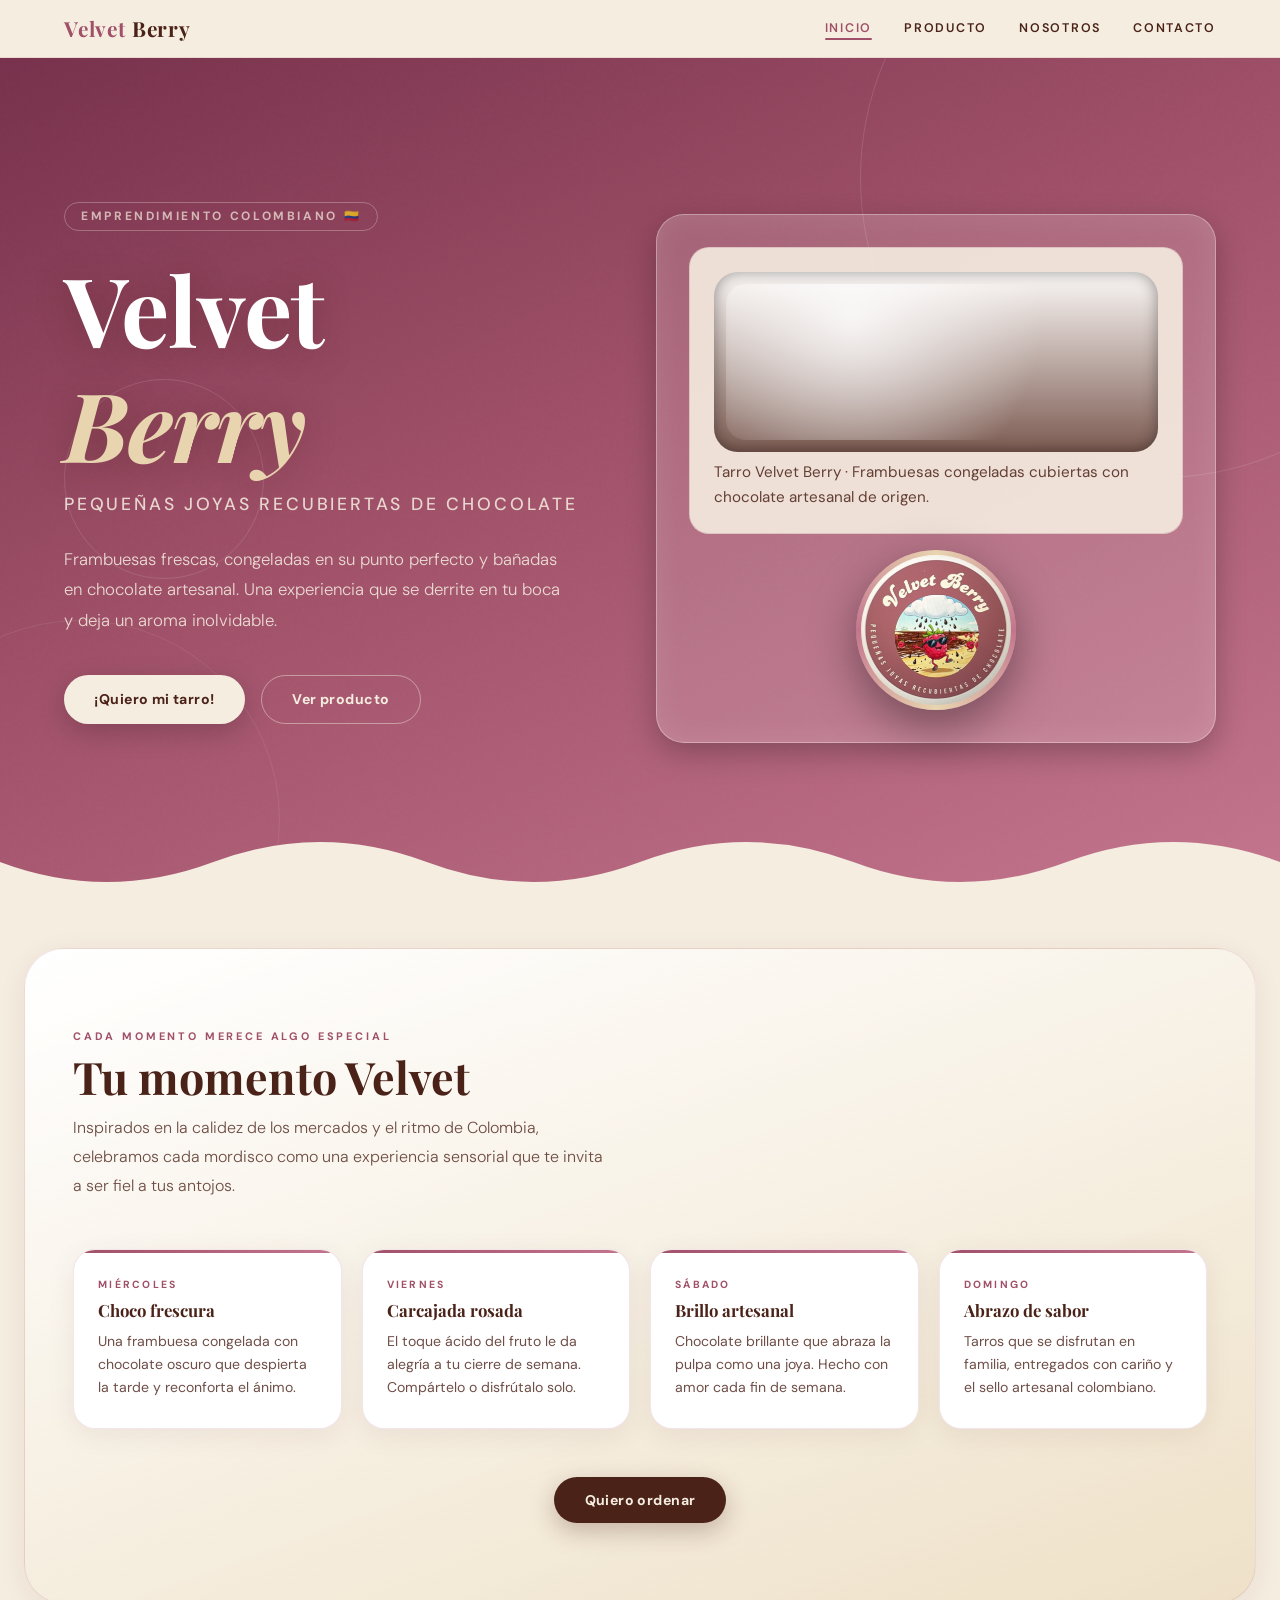
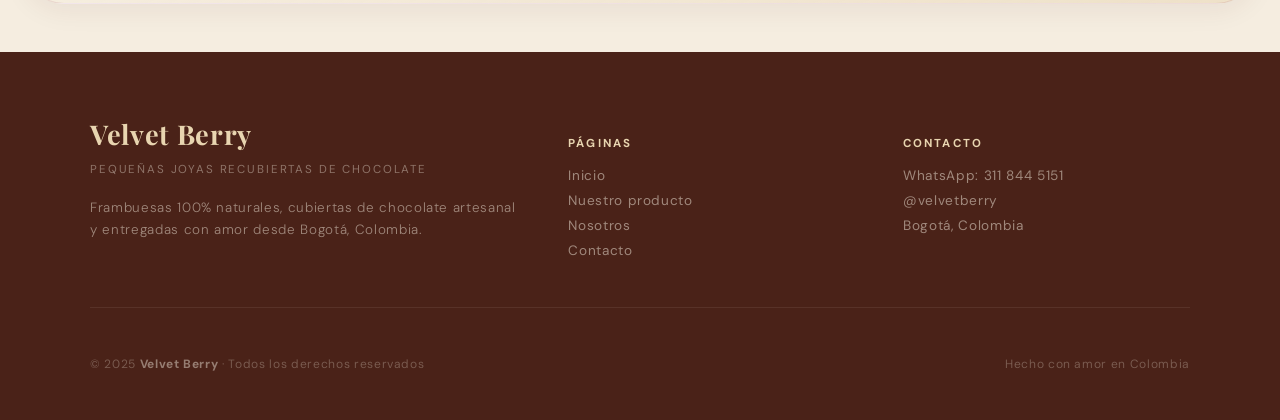
==== commit 9cc38e5b: "cambios de estilo" ====
--- a/index.html
+++ b/index.html
@@ -124,7 +124,7 @@
         </div>
         <div class="footer-bottom">
           <span>© 2025 <strong>Velvet Berry</strong> · Todos los derechos reservados</span>
-          <span>Hecho con 🍓 y amor en Colombia</span>
+          <span>Hecho con amor en Colombia</span>
         </div>
       </div>
     </footer>
